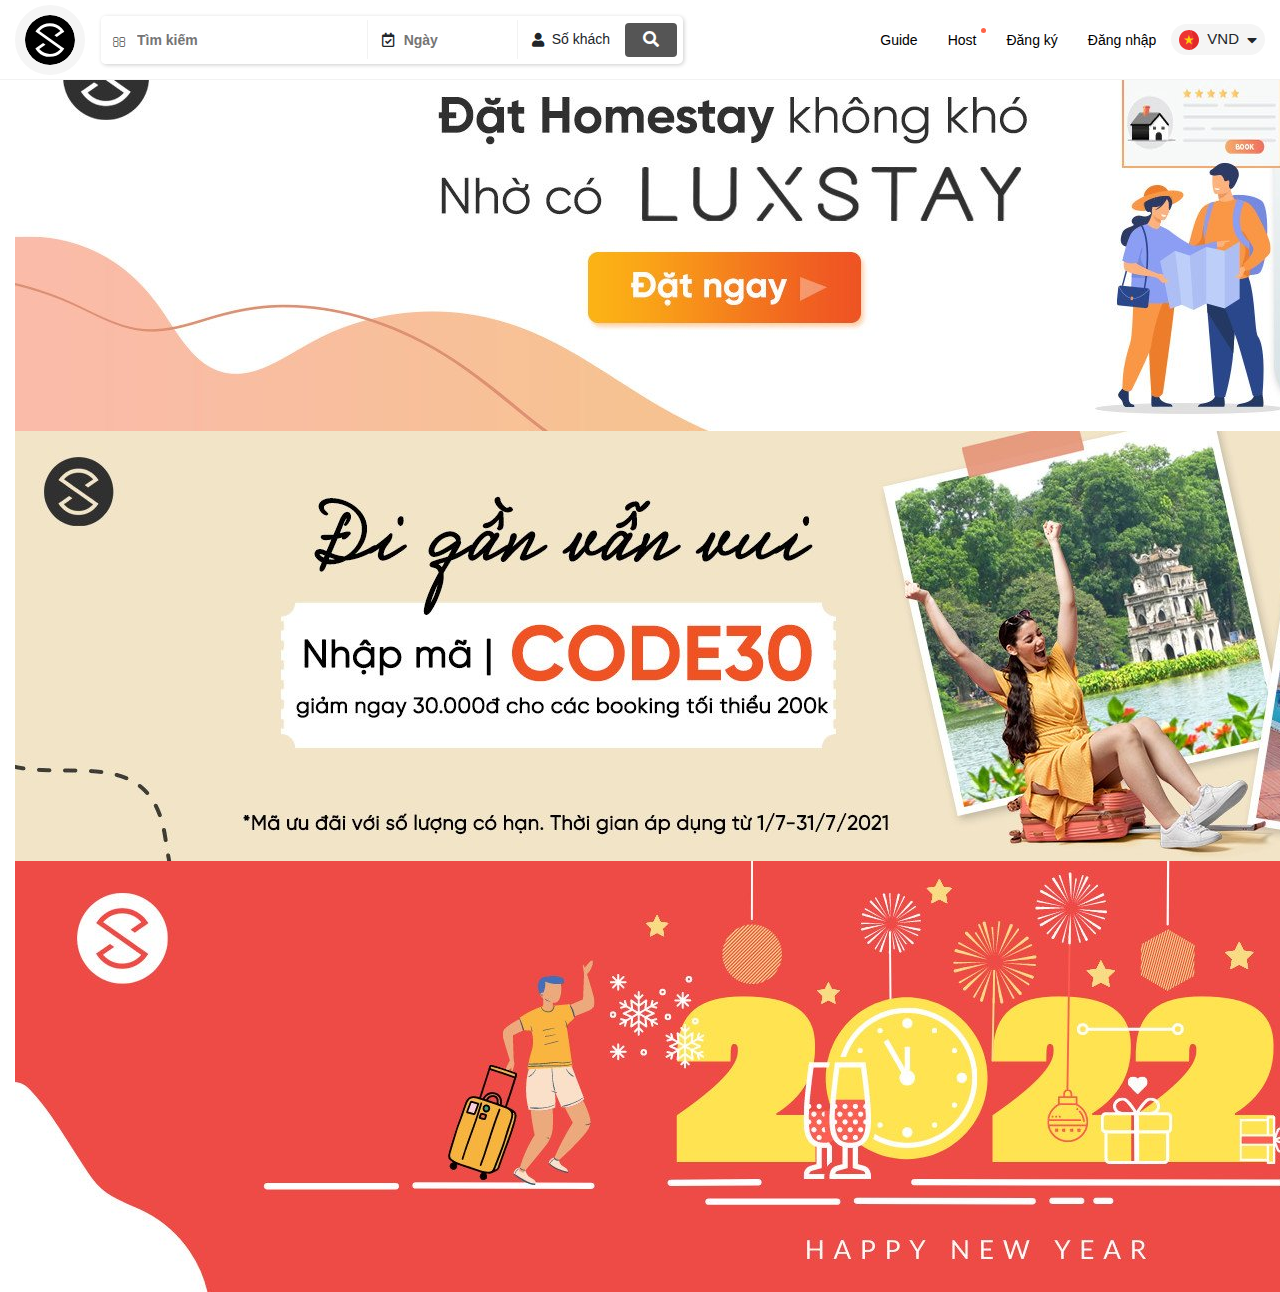
==== luxstay/index.html @ ffd0433f "Build slider frame" ====
<!DOCTYPE html>
<html lang="en">
  <head>
    <title>Luxstay</title>

    <meta charset="UTF-8" />
    <meta http-equiv="X-UA-Compatible" content="IE=edge" />
    <meta name="viewport" content="width=device-width, initial-scale=1.0" />

    <!-- Icons -->
    <link rel="icon" type="image/x-icon" href="./assets/img/icons/32.png" />
    <link
      rel="icon"
      type="image/png"
      sizes="16x16"
      href="./assets/img/icons/16.png"
    />
    <link
      rel="icon"
      type="image/png"
      sizes="32x32"
      href="./assets/img/icons/32.png"
    />
    <link rel="shortcut icon" href="./assets/img/icons/32.png" />
    <link
      rel="apple-touch-icon"
      sizes="57x57"
      href="./assets/img/icons/57.png"
    />
    <link
      rel="apple-touch-icon"
      sizes="96x96"
      href="./assets/img/icons/96.png"
    />
    <link
      rel="apple-touch-icon"
      sizes="144x144"
      href="./assets/img/icons/144.png"
    />

    <link
      rel="stylesheet"
      href="https://pro.fontawesome.com/releases/v5.10.0/css/all.css"
    />

    <!-- [CSS Main] -->
    <link rel="stylesheet" href="./assets/css/style.css" />
    <!-- [CSS Base] -->
    <link rel="stylesheet" href="./assets/css/base.css" />
    <link rel="stylesheet" href="./assets/css/reset.css" />
    <link rel="stylesheet" href="./assets/css/grid.css" />
    <link rel="stylesheet" href="./assets/css/responsive.css" />

    <!-- [CSS Date Range Picker] -->
    <link rel="stylesheet" href="./assets/css/daterangepicker/all.css" />
  </head>
  <body>
    <!-- [Loading page] -->
    <section id="loader-wrapper">
      <section id="loader"></section>
      <span>loading...</span>
      <section class="loader-section section-left"></section>
      <section class="loader-section section-right"></section>
    </section>

    <div class="app">
      <!-- [Start: Header] -->
      <header class="header">
        <div class="container">
          <div class="header-container">
            <!-- [Logo and Search] -->
            <div class="header__logo">
              <a href="#">
                <svg
                  version="1.1"
                  viewBox="0 0 50 50"
                  class="header__logo-pc-svg"
                  id="logo-pc"
                >
                  <path
                    pid="0"
                    d="M25.093 0c13.781.06 24.94 11.317 24.882 25.106C49.917 38.894 38.663 50.058 24.88 50 11.1 49.942-.059 38.683.001 24.894.057 11.106 11.31-.058 25.092 0zm11.801 31.9L14.398 16.053c.241-.26.48-.518.74-.777 2.7-2.687 5.971-4.031 9.775-4.015 3.804.015 7.064 1.388 9.741 4.098.238.241.476.482.694.743l-5.951 4.133 2.381 1.688 5.153-3.576v.02L39.33 16.7c-.692-1.203-1.584-2.325-2.616-3.39-3.231-3.292-7.167-4.947-11.788-4.967-4.6-.019-8.53 1.603-11.809 4.867a17.806 17.806 0 00-2.682 3.408l1.429 1.004 23.429 16.51c-.24.26-.48.518-.74.777-2.7 2.687-5.971 4.011-9.775 3.996-3.803-.016-7.063-1.37-9.74-4.08-.258-.26-.496-.521-.734-.782l6.111-4.251-.139-.181-2.183-1.528-5.373 3.735v-.021l-2.377 1.65a17.824 17.824 0 002.654 3.43c3.253 3.291 7.169 4.946 11.769 4.965 4.62.021 8.549-1.602 11.83-4.866 1.06-1.075 1.96-2.21 2.682-3.406l-2.383-1.67z"
                  ></path>
                </svg>
                <svg
                  version="1.1"
                  viewBox="0 0 244 50"
                  class="header__logo-mobile-svg"
                  id="logo-mobile"
                >
                  <path
                    pid="0"
                    d="M25.093 0c13.781.06 24.94 11.317 24.882 25.106C49.917 38.894 38.663 50.058 24.88 50 11.1 49.942-.059 38.683.001 24.894.057 11.106 11.31-.058 25.092 0zm11.801 31.9L14.398 16.053c.241-.26.48-.518.74-.777 2.7-2.687 5.971-4.031 9.775-4.015 3.804.015 7.064 1.388 9.741 4.098.238.241.476.482.694.743l-5.951 4.133 2.381 1.688 5.153-3.576v.02L39.33 16.7c-.692-1.203-1.584-2.325-2.616-3.39-3.231-3.292-7.167-4.947-11.788-4.967-4.6-.019-8.53 1.603-11.809 4.867a17.806 17.806 0 00-2.682 3.408l1.429 1.004 23.429 16.51c-.24.26-.48.518-.74.777-2.7 2.687-5.971 4.011-9.775 3.996-3.803-.016-7.063-1.37-9.74-4.08-.258-.26-.496-.521-.734-.782l6.111-4.251-.139-.181-2.183-1.528-5.373 3.735v-.021l-2.377 1.65a17.824 17.824 0 002.654 3.43c3.253 3.291 7.169 4.946 11.769 4.965 4.62.021 8.549-1.602 11.83-4.866 1.06-1.075 1.96-2.21 2.682-3.406l-2.383-1.67zm45.839 2.652l-12.45-.05.096-21.789a.957.957 0 00-.965-.945l-.678-.003a.96.96 0 00-.974.939v.047c-.048.095-.05.236-.05.33l-.098 22.636a1.337 1.337 0 001.351 1.326l13.805.056a.958.958 0 00.973-.938l.003-.662a1.037 1.037 0 00-1.013-.946v-.001zm27.64-22.67l-.871-.003c-.563-.003-1.027.42-1.027.937l-.075 15.878c-.014 3.157-3.252 5.735-7.197 5.72-3.943-.014-7.158-2.618-7.144-5.775l.123-15.5.052-.282a.957.957 0 00-.201-.756 1.128 1.128 0 00-.767-.332l-.87-.004c-.513-.002-.924.326-1.028.75a.857.857 0 00-.156.47l-.073 15.69c-.02 4.616 4.47 8.402 9.95 8.424 5.48.022 10.004-3.73 10.025-8.3l.122-15.5.054-.282a.952.952 0 00-.203-.755c-.152-.189-.458-.379-.714-.38zm48.638 11.226c-3.275-1.249-6.696-2.496-6.688-4.393.01-2.42 2.721-4.401 6.05-4.387 3.331.014 6.025 2.017 6.014 4.436l-.002.38a.96.96 0 00.961.953l.675.003a.96.96 0 00.971-.945v-.38c.009-1.66-.709-3.276-2.006-4.515-1.635-1.618-4.092-2.532-6.65-2.494-4.873-.02-8.698 3.047-8.715 6.938.03 3.748 4.416 5.38 8.656 6.962 3.324 1.247 6.795 2.495 6.785 4.487-.01 2.372-3.155 4.399-6.775 4.385-3.668-.016-6.747-2.07-6.737-4.44l.001-.38a.961.961 0 00-.96-.954l-.676-.002a.96.96 0 00-.97.945v.38c-.018 3.843 4.215 6.991 9.38 7.012 5.163.022 9.423-3.092 9.44-6.934-.033-3.796-4.464-5.427-8.754-7.057zM193.66 11.84l-18.844-.076c-.547-.003-.996.42-.999.94l-.002.66c-.002.52.443.946.99.949l8.103.032-.095 21.802c-.003.52.443.947.99.949l.696.002c.546.003.996-.42 1-.94l.095-21.802 8.055.031c.547.003.996-.42.999-.94l.003-.66c.003-.52-.443-.946-.99-.947zm49.264.515c-.144-.33-.481-.52-.867-.52l-.87-.005a.963.963 0 00-.677.28l-.145.14-.147.142-6.609 9.677-6.72-9.734c-.048-.046-.096-.094-.096-.14l-.143-.143a.97.97 0 00-.675-.285l-.774-.003a1.021 1.021 0 00-.872.515 1.03 1.03 0 00.045.988l7.966 11.576-.049 11.307c.006.527.437.95.964.946l.675.002a.957.957 0 00.97-.937l.049-11.308 7.923-11.509c.194-.329.243-.705.052-.989zm-37.898 12.047l3.75-7.994 3.728 8.023-7.478-.03zm15.615 10.954v-.047l-10.5-22.733c-.15-.425-.549-.71-1.102-.807-.603-.049-1.156.231-1.41.703v.046l-10.705 22.697v.047l-.204.471c-.095.283-.06.595.097.849.188.258.483.416.802.428l.854.004c.453.001.806-.282.958-.657l.05-.141 4.314-9.277 9.95.04 4.28 9.31.049.14c.15.38.5.664.952.667l.854.002c.352.002.654-.139.806-.422.152-.281.254-.563.104-.847l-.149-.473zm-86.008-15.15l.817.003a.963.963 0 00.729-.347l4.755-6.218.412-.478a.763.763 0 00.095-.915c-.135-.306-.453-.482-.816-.483l-.863-.004a.929.929 0 00-.868.608l-4.983 6.522a.94.94 0 00-.096.915c.135.22.453.394.816.397h.002zm-6.998 8.45l-.819-.002a.96.96 0 00-.728.347l-4.755 6.207-.413.48a.77.77 0 00-.094.92c.135.309.452.485.816.488l.864.002a.91.91 0 00.82-.478l5.03-6.601a.949.949 0 00.095-.92 1.027 1.027 0 00-.816-.443zm8.019-.453l.148.14 5.55 7.248c.248.284.246.662.095.99-.15.332-.5.519-.9.517l-.896-.004a1.013 1.013 0 01-.697-.286l-.149-.14c-.03-.002-.042-.02-.059-.044a.212.212 0 00-.04-.052l-5.501-7.151a1.005 1.005 0 01-.15-.237l-11.694-15.39-.446-.521c-.248-.285-.246-.662-.096-.993.15-.33.501-.518.9-.516l.897.004a.99.99 0 01.845.428l.15.19 11.992 15.721s.05.048.05.096z"
                  ></path>
                </svg>
              </a>
            </div>

            <div class="header__search">
              <div class="header__search-inputs">
                <span class="fad fa-search header__search-icon"></span>
                <input
                  type="text"
                  placeholder="Tìm kiếm"
                  class="header__search-input"
                />
              </div>

              <div class="header__search-options">
                <div class="header__search-options-item">
                  <i
                    class="far fa-calendar-check header__search-options-icon"
                  ></i>
                  <input
                    type="text"
                    name="datefilter"
                    id="header__search-datefilter"
                    value=""
                    placeholder="Ngày"
                    autocomplete="off"
                  />
                </div>
                <div class="header__search-options-item">
                  <i class="fas fa-user header__search-options-icon"></i>
                  <span class="header__search-options-text">Số khách</span>
                </div>
              </div>

              <div class="header__search-submit">
                <button class="header__search-submit-btn">
                  <span class="fas fa-search header__search-submit-icon"></span>
                </button>
              </div>

              <div class="header__search-suggest">
                <h5 class="search__suggest-heading">TÌM KIẾM GẦN ĐÂY</h5>

                <ul class="search__suggest-list">
                  <li class="search__suggest-item">
                    <div class="search__suggest-thumbnail">
                      <img
                        src="./assets/img/location/location1.png"
                        alt=""
                        class="search__suggest-thumbnail-img"
                      />
                    </div>
                    <div class="search__suggest-content">
                      <p class="search__suggest-title">
                        Phương Sài, Nha Trang, Khánh Hòa
                      </p>
                      <small>6 Chỗ ở</small>
                    </div>
                  </li>
                  <li class="search__suggest-item active">
                    <div class="search__suggest-thumbnail">
                      <img
                        src="./assets/img/location/location6.png"
                        alt=""
                        class="search__suggest-thumbnail-img"
                      />
                    </div>
                    <div class="search__suggest-content">
                      <p class="search__suggest-title">
                        Sài Đồng, Long Biên, Hà Nội
                      </p>
                      <small>3 Chỗ ở</small>
                    </div>
                  </li>
                  <li class="search__suggest-item">
                    <div class="search__suggest-thumbnail">
                      <img
                        src="./assets/img/location/location2.png"
                        alt=""
                        class="search__suggest-thumbnail-img"
                      />
                    </div>
                    <div class="search__suggest-content">
                      <p class="search__suggest-title">
                        Tổ hợp TSG Lotus Sài Đồng, Long Biên, Hà Nội
                      </p>
                      <small>1 Chỗ ở</small>
                    </div>
                  </li>
                  <li class="search__suggest-item">
                    <div class="search__suggest-thumbnail">
                      <img
                        src="./assets/img/location/location8.png"
                        alt=""
                        class="search__suggest-thumbnail-img"
                      />
                    </div>
                    <div class="search__suggest-content">
                      <p class="search__suggest-title">
                        Asahi Luxstay - TSG Lotus Sài Đồng Apartment
                      </p>
                      <small>3 Chỗ ở</small>
                    </div>
                  </li>
                  <li class="search__suggest-item">
                    <div class="search__suggest-thumbnail">
                      <img
                        src="./assets/img/location/location4.png"
                        alt=""
                        class="search__suggest-thumbnail-img"
                      />
                    </div>
                    <div class="search__suggest-content">
                      <p class="search__suggest-title">
                        Moon Westlake Studio view vườn phố Trích Sài
                      </p>
                      <small>3 Chỗ ở</small>
                    </div>
                  </li>
                  <li class="search__suggest-item">
                    <div class="search__suggest-thumbnail">
                      <img
                        src="./assets/img/location/location5.png"
                        alt=""
                        class="search__suggest-thumbnail-img"
                      />
                    </div>
                    <div class="search__suggest-content">
                      <p class="search__suggest-title">Đà Nẵng</p>
                      <small>1204 Chỗ ở</small>
                    </div>
                  </li>
                </ul>
              </div>

              <div class="header__search-booking">
                <ul class="header__booking-list">
                  <li class="header__booking-item">
                    <div class="header__booking-content">
                      <p class="header__booking-title">Người lớn</p>
                      <small></small>
                    </div>
                    <div class="header__booking-numbers">
                      <button
                        class="header__booking-minus header__booking-minus--disabled"
                      >
                        -
                      </button>
                      <input
                        type="text"
                        class="header__booking-number"
                        value="0"
                        readonly
                      />
                      <button class="header__booking-plus">+</button>
                    </div>
                  </li>
                  <li class="header__booking-item">
                    <div class="header__booking-content">
                      <p class="header__booking-title">Trẻ em</p>
                      <small>Tuổi từ 2 - 12</small>
                    </div>
                    <div class="header__booking-numbers">
                      <button
                        type=""
                        class="header__booking-minus header__booking-minus--disabled"
                      >
                        -
                      </button>
                      <input
                        type="text"
                        class="header__booking-number"
                        value="0"
                        readonly
                      />
                      <button type="" class="header__booking-plus">+</button>
                    </div>
                  </li>
                  <li class="header__booking-item">
                    <div class="header__booking-content">
                      <p class="header__booking-title">Trẻ sơ sinh</p>
                      <small>Dưới 2 tuổi</small>
                    </div>
                    <div class="header__booking-numbers">
                      <button
                        type=""
                        class="header__booking-minus header__booking-minus--disabled"
                      >
                        -
                      </button>
                      <input
                        type="text"
                        class="header__booking-number"
                        value="0"
                        readonly
                      />
                      <button type="" class="header__booking-plus">+</button>
                    </div>
                  </li>
                  <li class="header__booking-item">
                    <button class="header__booking-delete">Xóa</button>

                    <button class="header__booking-apply">Áp dụng</button>
                  </li>
                </ul>
              </div>
            </div>
            <!-- [End: Logo and Search] -->

            <!-- [Start: Nav PC] -->
            <div class="header__nav">
              <ul class="header__nav-list">
                <li class="header__nav-item">
                  <a href="#" class="header__nav-link">Guide</a>
                </li>
                <li class="header__nav-item">
                  <a href="#" class="header__nav-link host">Host</a>
                </li>
                <li class="header__nav-item">
                  <a href="#" class="header__nav-link">Đăng ký</a>
                </li>
                <li class="header__nav-item">
                  <a href="#" class="header__nav-link">Đăng nhập</a>
                </li>
                <li class="header__nav-item">
                  <div class="header__nav-language">
                    <img
                      src="./assets/img/flag/vi.svg"
                      alt="VietNamese"
                      class="header__nav-language-img"
                    />
                    <p class="header__nav-language-name">VND</p>
                    <span class="fas fa-caret-down"></span>
                  </div>

                  <div class="change__languages">
                    <div class="change__languages-container">
                      <ul class="change__languages-list">
                        <li class="change__languages-item">
                          <div class="change__languages-vi">
                            <img
                              src="./assets/img/flag/vi.svg"
                              alt=""
                              class="header__nav-language-img"
                            />
                            <p class="change__languages-vi-name">Tiếng Việt</p>
                            <span
                              class="far fa-check change__languages-vi-check"
                            ></span>
                          </div>
                        </li>
                        <li class="change__languages-item">
                          <div class="change__languages-vi">
                            <img
                              src="./assets/img/flag/en.svg"
                              alt=""
                              class="header__nav-language-img"
                            />
                            <p class="change__languages-vi-name">English</p>
                          </div>
                        </li>
                        <li class="change__languages-item">
                          <div class="change__languages-vi">
                            <img
                              src="./assets/img/flag/ko.svg"
                              alt=""
                              class="header__nav-language-img"
                            />
                            <p class="change__languages-vi-name">Korean</p>
                          </div>
                        </li>
                      </ul>

                      <ul class="change__languages-list space-line">
                        <li class="change__languages-item">
                          <div class="change__languages-vi">
                            <strong>VND</strong>
                            <p class="change__languages-vi-name">Tiếng Việt</p>
                            <span
                              class="far fa-check change__languages-vi-check"
                            ></span>
                          </div>
                        </li>
                        <li class="change__languages-item">
                          <div class="change__languages-vi">
                            <strong>USD</strong>
                            <p class="change__languages-vi-name">
                              United States Dollar
                            </p>
                          </div>
                        </li>
                      </ul>
                    </div>
                  </div>
                </li>
              </ul>
            </div>
            <!-- [End: Nav PC] -->

            <!-- [Start: Nav Mobile] -->
            <div class="nav__mobile-btn">
              <button class="nav__mobile-btn--show">
                <i class="fal fa-align-justify nav__mobile-icon--show"></i>
              </button>
            </div>

            <span class="nav_overlay"></span>

            <div class="nav__mobile">
              <div class="nav__mobile-close">
                <span class="fal fa-times nav__mobile-close-icon"></span>
              </div>
              <ul class="nav__mobile-list">
                <li class="nav__mobile-item">
                  <a href="#" class="nav__mobile-link">Guide</a>
                </li>
                <li class="nav__mobile-item">
                  <a href="#" class="nav__mobile-link nav__mobile-link-host"
                    >Host</a
                  >
                </li>
                <li class="nav__mobile-item">
                  <a href="#" class="nav__mobile-link">Đăng ký</a>
                </li>
                <li class="nav__mobile-item">
                  <a href="#" class="nav__mobile-link">Đăng nhập</a>
                </li>
                <li class="nav__mobile-item">
                  <div class="nav__mobile-language">
                    <img
                      src="./assets/img/flag/vi.svg"
                      alt="VietNamese"
                      class="nav__mobile-language-img"
                    />
                    <p class="nav__mobile-language-name">VND</p>
                    <span
                      class="fas fa-caret-down nav__mobile-language-icon"
                    ></span>

                    <div class="mobile__language">
                      <ul class="mobile__language-list">
                        <li class="change__languages-item">
                          <div class="change__languages-vi">
                            <img
                              src="./assets/img/flag/vi.svg"
                              alt=""
                              class="header__nav-language-img"
                            />
                            <p class="change__languages-vi-name">Tiếng Việt</p>
                            <span class="far fa-check"></span>
                          </div>
                        </li>
                        <li class="change__languages-item">
                          <div class="change__languages-vi">
                            <img
                              src="./assets/img/flag/en.svg"
                              alt=""
                              class="header__nav-language-img"
                            />
                            <p class="change__languages-vi-name">English</p>
                          </div>
                        </li>
                        <li class="change__languages-item">
                          <div class="change__languages-vi">
                            <img
                              src="./assets/img/flag/ko.svg"
                              alt=""
                              class="header__nav-language-img"
                            />
                            <p class="change__languages-vi-name">Korean</p>
                          </div>
                        </li>
                        <li class="change__languages-item">
                          <div class="change__languages-vi">
                            <strong>VND</strong>
                            <p class="change__languages-vi-name">
                              Việt Nam Đồng
                            </p>
                            <span class="far fa-check"></span>
                          </div>
                        </li>
                        <li class="change__languages-item">
                          <div class="change__languages-vi">
                            <strong>USD</strong>
                            <p class="change__languages-vi-name">
                              United States Dollar
                            </p>
                          </div>
                        </li>
                      </ul>
                    </div>
                  </div>
                </li>
              </ul>
            </div>
            <!-- [End: Nav Mobile] -->
          </div>
        </div>
      </header>
      <!-- [End: header] -->

      <!-- [Start: Slider] -->
      <div class="slider">
        <div class="container">
          <div class="owl-carousel owl-theme" id="banner-slider">
            <div class="item">
              <a href="#">
                <img src="./assets/img/slider/slider1.png" />
              </a>
            </div>
            <div class="item">
              <a href="#">
                <img src="./assets/img/slider/slider2.png" />
              </a>
            </div>
            <div class="item">
              <a href="#">
                <img src="./assets/img/slider/slider3.png" />
              </a>
            </div>
          </div>
        </div>
      </div>
      <!-- [End: Slider]-->

      <div class="main"></div>

      <div class="download-app"></div>

      <footer class="footer"></footer>
    </div>

    <script type="text/javascript" src="./assets/js/jquery.min.js"></script>
    <script
      type="text/javascript"
      src="./assets/js/datarangepicker/moment.min.js"
    ></script>
    <script
      type="text/javascript"
      src="./assets/js/datarangepicker/all.js"
    ></script>

    <!-- [JS Main] -->
    <script src="./assets/js/main.js"></script>
  </body>
</html>
---- luxstay/assets/css/style.css ----
/**
	Sequence when writing CSS code
		1. Positioning (position, z-index, top, right)
        2. Display & Box Model (display, overflow, box-sizing, width, height, padding, border, margin, etc.)
		3. Color (background, color)
		4. Text (font-family, font-size, line-height, text-align)
		5. Other (cursor)
*/

/* [Loading Page] */
#loader-wrapper {
    position: fixed;
    z-index: 100;

    /* display: flex; */
    display: none;

    flex-direction: column;
    justify-content: center;
    align-items: center;
    width: 100%;
    height: 100vh;
    opacity: 70%;

    background: var(--black-color);
}

#loader {
    position: absolute;

    width: 200px;
    height: 200px;
    border-radius: 50%;
    animation: ring 2s linear infinite;
}

@keyframes ring {
    0% {
        transform: rotate(0deg);
        box-shadow: 1px 5px 2px #e65c00;
    }

    50% {
        transform: rotate(180deg);
        box-shadow: 1px 5px 2px #18b201;
    }

    100% {
        transform: rotate(360deg);
        box-shadow: 1px 5px 2px #0456c8;
    }
}

#loader:before {
    position: absolute;
    content: '';
    left: 0;
    top: 0;

    height: 100%;
    width: 100%;
    border-radius: 50%;
    box-shadow: 0 0 5px rgba(255, 255, 255, .3);
}

#loader span {
    animation: text 3s ease-in-out infinite;

    font-size: 20px;
    text-transform: uppercase;
    letter-spacing: 1px;
    line-height: 200px;

    color: #737373;
}

@keyframes text {
    50% {
        color: black;
    }
}

.loader-section.section-right,
.loader-section.section-left {
    content: "";
    position: absolute;
    top: 0;
    left: 50%;
    bottom: 0;
    right: 50%;

    -webkit-transition: all 0.3s ease-in;
    -o-transition: all 0.3s ease-in;
    transition: all 0.3s ease-in;

}

.loader-section.section-right.no-js {
    right: 0;

    transition: all 0.3s ease-in;
    background: rgba(255, 255, 255, 0.2);
}

.loader-section.section-left.no-js {
    left: 0;

    transition: all 0.3s ease-in;
    background: rgba(255, 255, 255, 0.2);
}

/* [Header] */
.header {
    position: fixed;
    top: 0;
    right: 0;
    left: 0;
    z-index: 2;

    height: var(--header-height);
    border-bottom: 1px solid #f2f2f2;
    background-color: var(--white-color);
}

.header-container {
    display: flex;
    align-items: center;

    height: 100%;
}

.header__logo-pc-svg {
    width: 70px;
    height: 70px;
    border: 10px solid var(--gray-color);
    border-radius: 50%;
}

.header__logo-mobile-svg {
    width: 230px;
    display: none;
}

.header__logo-mobile-svg:hover,
.header__logo-pc-svg:hover {
    fill: var(--tomato-color);
    transition: .2s ease-in;
}

.header__search,
.header__search-inputs {
    position: relative;

    display: flex;
    align-items: center;
    flex: 1;
}

.header__search {
    height: 48px;
    margin-left: 16px;
    border-radius: 5px;
    box-shadow: 1px 1px 4px rgb(0 0 0 / 20%);
}

.header__search-inputs {
    height: 100%;
    font-size: 14px;
}

.header__search-icon {
    position: absolute;
    top: 2px;

    display: flex;
    justify-content: center;
    align-items: center;

    height: 100%;
    width: 36px;
    color: #423F3E;
}

.header__search-input {
    height: 100%;
    width: 100%;
    padding-left: 36px;
    padding-right: 10px;
    border: none;
    border-radius: 5px;

    font-weight: 600;
}

.header__search-input:focus {
    outline: 1px solid #ccc;
}

/* [Header Suggest] */
.header__search-suggest {
    position: absolute;
    top: calc(100% + 5px);

    display: none;

    width: 100%;
    border: 1px solid var(--gray-color);
    border-radius: 5px;
    box-shadow: 1px 1px 4px rgb(0 0 0 / 20%);

    background-color: #fff;
}

.search__suggest-heading {
    padding-top: 16px;
    text-align: center;
    font-weight: 500;
}

.search__suggest-list {
    overflow-y: auto;
    margin-top: 16px;
}

.search__suggest-item {
    display: flex;

    list-style: none;
    padding: 8px 16px;

    cursor: pointer;
}

.search__suggest-item:hover {
    transition: .3s linear;

    background: #FDF6F0;
    color: var(--tomato-color);
}

.search__suggest-item.active {
    background: #FDF6F0;
    color: var(--tomato-color);
}

.search__suggest-thumbnail {
    width: 48px;
    height: 48px;
}

.search__suggest-thumbnail-img {
    width: 100%;
    height: 100%;
    border-radius: 5px;
}

.search__suggest-content {
    padding-left: 16px;
}

.search__suggest-title {
    margin-bottom: 0;

    font-size: 15px;
    font-weight: 500;
}

/* [Header Options] */
.header__search-options,
.header__search-options-item {
    display: flex;
    align-items: center;

    height: 100%;
}

.header__search-options {
    font-size: 14px;
    font-weight: 500;
}

.header__search-options-item {
    position: relative;

    padding: 0 15px;

    cursor: pointer;
}

.header__search-options-item::before {
    content: '';
    position: absolute;
    left: 0;

    width: 1px;
    height: 80%;

    background: #f2f2f2;
}

.header__search-options-icon {
    width: 20px;
}

.header__search-submit {
    margin-right: 6px;
}

.header__search-submit-btn {
    background: var(--dark-color);
    border: none;
    padding: 5px 18px;
    border-radius: 4px;
    color: #fff;
}

.header__search-submit-btn:focus {
    outline: none;
}

#header__search-datefilter {
    outline: none;
    border: none;
    width: 100px;
    height: 100%;

    border-radius: 5px;
    font-weight: 600;

    position: relative;
}

/* [Header Nav] */
.header__nav {
    flex: 1;
}

.header__nav-list {
    display: flex;
    align-items: center;
    justify-content: flex-end;

    margin-bottom: 0;
}

.header__nav-item {
    position: relative;

    list-style: none;
}

.header__nav-link {
    padding: 10px 15px;

    font-size: 14px;
    font-weight: 500;

    color: #000;
}

.host::after {
    content: '';
    position: absolute;
    right: 5px;

    width: 5px;
    height: 5px;

    border-radius: 50%;

    background: var(--tomato-color);
}

.header__nav-language {
    display: flex;
    align-items: center;

    padding: 4px 8px;
    border-radius: 50px;

    background-color: var(--gray-color);

    cursor: pointer;
}

.header__nav-language-img {
    height: 20px;
}

.header__nav-language-name {
    margin-bottom: 0px;
    padding: 0px 8px;

    font-size: 15px;
    font-weight: 500;
}

/* [Header Change Language] */
.change__languages {
    position: absolute;
    top: calc(100% + 15px);
    right: 0;

    display: none;

    width: 468px;
    border: 1px solid #ddd;
    border-radius: 4px;
    box-shadow: rgb(0 0 0 / 20%) 1px 1px 4px;
    transition: .3s ease-out;

    background: #fff;
}

.change__languages.show {
    display: block;
}

.change__languages-container {
    display: flex;
}

.change__languages-container::before {
    content: '';
    position: absolute;
    top: -9px;
    right: 18px;

    width: 16px;
    height: 16px;
    border-top: 1px solid #ddd;
    border-right: 1px solid #ddd;
    border-radius: 2px;
    transform: rotate(-45deg);

    background: white;
}

.change__languages-list {
    width: calc(100% / 2);
    margin: 10px 0;

    font-size: 15px;
    font-weight: 400;
}

.change__languages-list.space-line::before {
    position: absolute;
    content: '';
    width: 1px;
    height: 90%;
    top: 5px;
    background-color: #ddd;
}

.change__languages-item {
    list-style: none;
    padding: 12px 16px;

    cursor: pointer;
}

.change__languages-item:hover {
    transition: .3s linear;

    color: var(--tomato-color);
}

.change__languages-vi {
    display: flex;
    align-items: center;
}

.change__languages-vi-name {
    margin-bottom: 0;
    padding: 0 10px;
}

.change__languages-vi span {
    font-size: 13px;
    padding-left: 5px;
}

/* [Header Booking Number] */
.header__search-booking {
    position: absolute;
    top: calc(100% + 8px);
    right: -60px;

    display: none;

    width: 320px;
    border: 1px solid #ddd;
    border-radius: 4px;
    box-shadow: rgb(0 0 0 / 20%) 1px 1px 4px;
    transition: .3s ease-out;

    background: #fff;
}

.header__search-booking.show {
    display: block;
}

.header__booking-list {
    padding: 12px 16px;
    margin-bottom: 0;
}

.header__booking-item {
    display: flex;
    justify-content: space-between;
    align-items: center;

    padding-bottom: 15px;
}

.header__booking-item:last-child {
    padding-bottom: 0;
}

.header__booking-content {
    padding-bottom: 5px;
}

.header__booking-title {
    margin-bottom: 0;
}

.header__booking-numbers {
    display: flex;
    justify-content: space-between;
    align-items: center;

    width: 130px;
}

.header__booking-minus,
.header__booking-plus {
    width: 40px;
    height: 40px;
    border: 1px solid #ced4da;
    border-radius: 50%;

    font-size: 20px;
}

.header__booking-minus:focus,
.header__booking-plus:focus {
    outline: none;
}

.header__booking-minus.header__booking-minus--disabled {
    color: #555;
    cursor: not-allowed;
    outline: none;

    opacity: 50%;
}

.header__booking-minus.header__booking-minus--disabled:hover {
    color: #555;
}

.header__booking-number {
    width: 45px;
    border: none;
    outline: none;

    text-align: center;
    font-size: 18px;
}

.header__booking-minus:hover,
.header__booking-plus:hover {
    color: #f65e39;
}

.header__booking-apply {
    color: var(--tomato-color);
}

.header__booking-delete,
.header__booking-apply {
    border: none;
    background: none;
}

.header__booking-delete:focus,
.header__booking-apply:focus {
    outline: none;
}

.header__booking-delete:hover {
    color: var(--tomato-color);
}

/* [Nav Mobile] */
.nav__mobile-btn {
    flex: 1;
    justify-content: flex-end;

    display: none;

    margin-left: 20px;
}

.nav__mobile-btn--show {
    display: flex;
    align-items: center;

    height: 48px;
    padding: 0 10px;
    border: 1px solid #f5f4f466;
    background: #fff;
}

.nav__mobile-btn--show:focus {
    outline: none;
}

.nav__mobile-icon--show {
    font-size: 24px;
    font-weight: 400;
}

.nav_overlay {
    position: fixed;
    top: 0;
    right: 0;
    bottom: 0;
    left: 0;

    display: none;
    animation: fadeIn linear 0.2s;
    background: rgba(0, 0, 0, 0.3);
}

.show-overlay {
    display: block;
}

@keyframes fadeIn {
    from {
        opacity: 0;
    }

    to {
        opacity: 1;
    }
}

.nav__mobile {
    position: fixed;
    top: 0;
    bottom: 0;
    right: 0;

    width: 320px;
    max-width: 100%;
    transform: translateX(100%);
    border: 1px solid var(--gray-color);
    opacity: 0;
    transition: transform linear 0.4s, opacity linear 0.3s;

    background: var(--white-color);
}

.show-nav__mobile {
    transform: translateX(0);
    opacity: 1;
}

.nav__mobile-close {
    position: absolute;
    right: 0;
    top: 0;

    cursor: pointer;
}

.nav__mobile-close-icon {
    padding: 20px;
    font-size: 30px;
}

.nav__mobile-list {
    margin-top: 30px;
}

.nav__mobile-item {
    padding: 20px 30px;
    list-style: none;
}

.nav__mobile-link {
    position: relative;

    font-size: 16px;
    color: #000;
}

.nav__mobile-link:hover {
    color: var(--tomato-color);
}

.nav__mobile-link-host {
    padding-left: 20px;
    font-weight: 500;
}

.nav__mobile-link-host::after {
    content: '';
    position: absolute;
    right: -10px;

    height: 5px;
    width: 5px;
    border-radius: 50%;

    background-color: var(--tomato-color);
}

/* [Nav mobile language] */

.nav__mobile-language {
    position: relative;

    display: flex;
    align-items: center;

    padding: 12px 10px;
    border-radius: 50px;

    background: var(--gray-color);

    cursor: pointer;
}

.nav__mobile-language-img {
    width: 22px;
}

.nav__mobile-language-name {
    margin-bottom: 0;
    padding: 0 8px;
}

.nav__mobile-language-icon {
    position: absolute;
    right: 15px;

    font-size: 24px;
}

/* [Mobile Change Language] */
.mobile__language {
    position: absolute;
    top: calc(100% + 5px);
    width: 92%;
    display: none;
}

.show-mobile__language {
    display: block;
}

.mobile__language::before {
    position: absolute;
    content: '';
    top: -8px;
    right: 18px;

    width: 16px;
    height: 16px;
    border-top: 1px solid #ddd;
    border-right: 1px solid #ddd;
    border-radius: 2px;
    transform: rotate(-45deg);

    background: white;
}

.mobile__language-list {
    border-radius: 1px;
    border: 1px solid rgb(0 0 0 / 14%);
    font-size: 15px;
    font-weight: 400;
}

.change__languages-item {
    list-style: none;
}
---- luxstay/assets/css/base.css ----
:root {
  --white-color: #ffffff;
  --black-color: #000000;
  --gray-color: #F5F5F5;
  --dark-color: #555555;
  --tomato-color: tomato;

  --header-height: 80px;
  --header-search: 48px;
}

*,
*::before,
*::after {
  box-sizing: inherit;
}

html {
  font-family: sans-serif;
  line-height: 1.15;
  -webkit-text-size-adjust: 100%;
  -webkit-tap-highlight-color: rgba(0, 0, 0, 0);
  box-sizing: border-box;
}
---- luxstay/assets/css/grid.css ----
.container {
	height: 100%;
	width: 100%;
	padding-right: 15px;
	padding-left: 15px;
	margin-right: auto;
	margin-left: auto;
}

@media (min-width: 576px) {
	.container {
		max-width: 540px;
	}
}

@media (min-width: 768px) {
	.container {
		max-width: 720px;
	}
}

@media (min-width: 992px) {
	.container {
		max-width: 992px;
	}
}

@media (min-width: 1200px) {
	.container {
		max-width: 1290px;
	}
}

.container-fluid {
	width: 100%;
	padding-right: 15px;
	padding-left: 15px;
	margin-right: auto;
	margin-left: auto;
}

.row {
	display: -ms-flexbox;
	display: flex;
	-ms-flex-wrap: wrap;
	flex-wrap: wrap;
	margin-right: -15px;
	margin-left: -15px;
}

.no-gutters {
	margin-right: 0;
	margin-left: 0;
}

.no-gutters>.col,
.no-gutters>[class*="col-"] {
	padding-right: 0;
	padding-left: 0;
}

.col-1,
.col-2,
.col-2-4,
.col-3,
.col-4,
.col-5,
.col-6,
.col-7,
.col-8,
.col-9,
.col-10,
.col-11,
.col-12,
.col,
.col-auto,
.col-sm-1,
.col-sm-2,
.col-sm-2-4,
.col-sm-3,
.col-sm-4,
.col-sm-5,
.col-sm-6,
.col-sm-7,
.col-sm-8,
.col-sm-9,
.col-sm-10,
.col-sm-11,
.col-sm-12,
.col-sm,
.col-sm-auto,
.col-md-1,
.col-md-2,
.col-md-2-4,
.col-md-3,
.col-md-4,
.col-md-5,
.col-md-6,
.col-md-7,
.col-md-8,
.col-md-9,
.col-md-10,
.col-md-11,
.col-md-12,
.col-md,
.col-md-auto,
.col-lg-1,
.col-lg-2,
.col-lg-2-4,
.col-lg-3,
.col-lg-4,
.col-lg-5,
.col-lg-6,
.col-lg-7,
.col-lg-8,
.col-lg-9,
.col-lg-10,
.col-lg-11,
.col-lg-12,
.col-lg,
.col-lg-auto,
.col-xl-1,
.col-xl-2,
.col-xl-2-4,
.col-xl-3,
.col-xl-4,
.col-xl-5,
.col-xl-6,
.col-xl-7,
.col-xl-8,
.col-xl-9,
.col-xl-10,
.col-xl-11,
.col-xl-12,
.col-xl,
.col-xl-auto {
	position: relative;
	width: 100%;
	padding-right: 15px;
	padding-left: 15px;
}

.col {
	-ms-flex-preferred-size: 0;
	flex-basis: 0;
	-ms-flex-positive: 1;
	flex-grow: 1;
	max-width: 100%;
}

.col-auto {
	-ms-flex: 0 0 auto;
	flex: 0 0 auto;
	width: auto;
	max-width: 100%;
}

.col-1 {
	-ms-flex: 0 0 8.333333%;
	flex: 0 0 8.333333%;
	max-width: 8.333333%;
}

.col-2 {
	-ms-flex: 0 0 16.666667%;
	flex: 0 0 16.666667%;
	max-width: 16.666667%;
}

.col-2-4 {
	-ms-flex: 0 0 20%;
	flex: 0 0 20%;
	max-width: 20%;
}

.col-3 {
	-ms-flex: 0 0 25%;
	flex: 0 0 25%;
	max-width: 25%;
}

.col-4 {
	-ms-flex: 0 0 33.333333%;
	flex: 0 0 33.333333%;
	max-width: 33.333333%;
}

.col-5 {
	-ms-flex: 0 0 41.666667%;
	flex: 0 0 41.666667%;
	max-width: 41.666667%;
}

.col-6 {
	-ms-flex: 0 0 50%;
	flex: 0 0 50%;
	max-width: 50%;
}

.col-7 {
	-ms-flex: 0 0 58.333333%;
	flex: 0 0 58.333333%;
	max-width: 58.333333%;
}

.col-8 {
	-ms-flex: 0 0 66.666667%;
	flex: 0 0 66.666667%;
	max-width: 66.666667%;
}

.col-9 {
	-ms-flex: 0 0 75%;
	flex: 0 0 75%;
	max-width: 75%;
}

.col-10 {
	-ms-flex: 0 0 83.333333%;
	flex: 0 0 83.333333%;
	max-width: 83.333333%;
}

.col-11 {
	-ms-flex: 0 0 91.666667%;
	flex: 0 0 91.666667%;
	max-width: 91.666667%;
}

.col-12 {
	-ms-flex: 0 0 100%;
	flex: 0 0 100%;
	max-width: 100%;
}

.order-first {
	-ms-flex-order: -1;
	order: -1;
}

.order-last {
	-ms-flex-order: 13;
	order: 13;
}

.order-0 {
	-ms-flex-order: 0;
	order: 0;
}

.order-1 {
	-ms-flex-order: 1;
	order: 1;
}

.order-2 {
	-ms-flex-order: 2;
	order: 2;
}

.order-3 {
	-ms-flex-order: 3;
	order: 3;
}

.order-4 {
	-ms-flex-order: 4;
	order: 4;
}

.order-5 {
	-ms-flex-order: 5;
	order: 5;
}

.order-6 {
	-ms-flex-order: 6;
	order: 6;
}

.order-7 {
	-ms-flex-order: 7;
	order: 7;
}

.order-8 {
	-ms-flex-order: 8;
	order: 8;
}

.order-9 {
	-ms-flex-order: 9;
	order: 9;
}

.order-10 {
	-ms-flex-order: 10;
	order: 10;
}

.order-11 {
	-ms-flex-order: 11;
	order: 11;
}

.order-12 {
	-ms-flex-order: 12;
	order: 12;
}

.offset-1 {
	margin-left: 8.333333%;
}

.offset-2 {
	margin-left: 16.666667%;
}

.offset-3 {
	margin-left: 25%;
}

.offset-4 {
	margin-left: 33.333333%;
}

.offset-5 {
	margin-left: 41.666667%;
}

.offset-6 {
	margin-left: 50%;
}

.offset-7 {
	margin-left: 58.333333%;
}

.offset-8 {
	margin-left: 66.666667%;
}

.offset-9 {
	margin-left: 75%;
}

.offset-10 {
	margin-left: 83.333333%;
}

.offset-11 {
	margin-left: 91.666667%;
}

@media (min-width: 576px) {
	.col-sm {
		-ms-flex-preferred-size: 0;
		flex-basis: 0;
		-ms-flex-positive: 1;
		flex-grow: 1;
		max-width: 100%;
	}

	.col-sm-auto {
		-ms-flex: 0 0 auto;
		flex: 0 0 auto;
		width: auto;
		max-width: 100%;
	}

	.col-sm-1 {
		-ms-flex: 0 0 8.333333%;
		flex: 0 0 8.333333%;
		max-width: 8.333333%;
	}

	.col-sm-2 {
		-ms-flex: 0 0 16.666667%;
		flex: 0 0 16.666667%;
		max-width: 16.666667%;
	}

	.col-sm-2-4 {
		-ms-flex: 0 0 20%;
		flex: 0 0 20%;
		max-width: 20%;
	}

	.col-sm-3 {
		-ms-flex: 0 0 25%;
		flex: 0 0 25%;
		max-width: 25%;
	}

	.col-sm-4 {
		-ms-flex: 0 0 33.333333%;
		flex: 0 0 33.333333%;
		max-width: 33.333333%;
	}

	.col-sm-5 {
		-ms-flex: 0 0 41.666667%;
		flex: 0 0 41.666667%;
		max-width: 41.666667%;
	}

	.col-sm-6 {
		-ms-flex: 0 0 50%;
		flex: 0 0 50%;
		max-width: 50%;
	}

	.col-sm-7 {
		-ms-flex: 0 0 58.333333%;
		flex: 0 0 58.333333%;
		max-width: 58.333333%;
	}

	.col-sm-8 {
		-ms-flex: 0 0 66.666667%;
		flex: 0 0 66.666667%;
		max-width: 66.666667%;
	}

	.col-sm-9 {
		-ms-flex: 0 0 75%;
		flex: 0 0 75%;
		max-width: 75%;
	}

	.col-sm-10 {
		-ms-flex: 0 0 83.333333%;
		flex: 0 0 83.333333%;
		max-width: 83.333333%;
	}

	.col-sm-11 {
		-ms-flex: 0 0 91.666667%;
		flex: 0 0 91.666667%;
		max-width: 91.666667%;
	}

	.col-sm-12 {
		-ms-flex: 0 0 100%;
		flex: 0 0 100%;
		max-width: 100%;
	}

	.order-sm-first {
		-ms-flex-order: -1;
		order: -1;
	}

	.order-sm-last {
		-ms-flex-order: 13;
		order: 13;
	}

	.order-sm-0 {
		-ms-flex-order: 0;
		order: 0;
	}

	.order-sm-1 {
		-ms-flex-order: 1;
		order: 1;
	}

	.order-sm-2 {
		-ms-flex-order: 2;
		order: 2;
	}

	.order-sm-3 {
		-ms-flex-order: 3;
		order: 3;
	}

	.order-sm-4 {
		-ms-flex-order: 4;
		order: 4;
	}

	.order-sm-5 {
		-ms-flex-order: 5;
		order: 5;
	}

	.order-sm-6 {
		-ms-flex-order: 6;
		order: 6;
	}

	.order-sm-7 {
		-ms-flex-order: 7;
		order: 7;
	}

	.order-sm-8 {
		-ms-flex-order: 8;
		order: 8;
	}

	.order-sm-9 {
		-ms-flex-order: 9;
		order: 9;
	}

	.order-sm-10 {
		-ms-flex-order: 10;
		order: 10;
	}

	.order-sm-11 {
		-ms-flex-order: 11;
		order: 11;
	}

	.order-sm-12 {
		-ms-flex-order: 12;
		order: 12;
	}

	.offset-sm-0 {
		margin-left: 0;
	}

	.offset-sm-1 {
		margin-left: 8.333333%;
	}

	.offset-sm-2 {
		margin-left: 16.666667%;
	}

	.offset-sm-3 {
		margin-left: 25%;
	}

	.offset-sm-4 {
		margin-left: 33.333333%;
	}

	.offset-sm-5 {
		margin-left: 41.666667%;
	}

	.offset-sm-6 {
		margin-left: 50%;
	}

	.offset-sm-7 {
		margin-left: 58.333333%;
	}

	.offset-sm-8 {
		margin-left: 66.666667%;
	}

	.offset-sm-9 {
		margin-left: 75%;
	}

	.offset-sm-10 {
		margin-left: 83.333333%;
	}

	.offset-sm-11 {
		margin-left: 91.666667%;
	}
}

@media (min-width: 768px) {
	.col-md {
		-ms-flex-preferred-size: 0;
		flex-basis: 0;
		-ms-flex-positive: 1;
		flex-grow: 1;
		max-width: 100%;
	}

	.col-md-auto {
		-ms-flex: 0 0 auto;
		flex: 0 0 auto;
		width: auto;
		max-width: 100%;
	}

	.col-md-1 {
		-ms-flex: 0 0 8.333333%;
		flex: 0 0 8.333333%;
		max-width: 8.333333%;
	}

	.col-md-2 {
		-ms-flex: 0 0 16.666667%;
		flex: 0 0 16.666667%;
		max-width: 16.666667%;
	}

	.col-md-2-4 {
		-ms-flex: 0 0 20%;
		flex: 0 0 20%;
		max-width: 20%;
	}

	.col-md-3 {
		-ms-flex: 0 0 25%;
		flex: 0 0 25%;
		max-width: 25%;
	}

	.col-md-4 {
		-ms-flex: 0 0 33.333333%;
		flex: 0 0 33.333333%;
		max-width: 33.333333%;
	}

	.col-md-5 {
		-ms-flex: 0 0 41.666667%;
		flex: 0 0 41.666667%;
		max-width: 41.666667%;
	}

	.col-md-6 {
		-ms-flex: 0 0 50%;
		flex: 0 0 50%;
		max-width: 50%;
	}

	.col-md-7 {
		-ms-flex: 0 0 58.333333%;
		flex: 0 0 58.333333%;
		max-width: 58.333333%;
	}

	.col-md-8 {
		-ms-flex: 0 0 66.666667%;
		flex: 0 0 66.666667%;
		max-width: 66.666667%;
	}

	.col-md-9 {
		-ms-flex: 0 0 75%;
		flex: 0 0 75%;
		max-width: 75%;
	}

	.col-md-10 {
		-ms-flex: 0 0 83.333333%;
		flex: 0 0 83.333333%;
		max-width: 83.333333%;
	}

	.col-md-11 {
		-ms-flex: 0 0 91.666667%;
		flex: 0 0 91.666667%;
		max-width: 91.666667%;
	}

	.col-md-12 {
		-ms-flex: 0 0 100%;
		flex: 0 0 100%;
		max-width: 100%;
	}

	.order-md-first {
		-ms-flex-order: -1;
		order: -1;
	}

	.order-md-last {
		-ms-flex-order: 13;
		order: 13;
	}

	.order-md-0 {
		-ms-flex-order: 0;
		order: 0;
	}

	.order-md-1 {
		-ms-flex-order: 1;
		order: 1;
	}

	.order-md-2 {
		-ms-flex-order: 2;
		order: 2;
	}

	.order-md-3 {
		-ms-flex-order: 3;
		order: 3;
	}

	.order-md-4 {
		-ms-flex-order: 4;
		order: 4;
	}

	.order-md-5 {
		-ms-flex-order: 5;
		order: 5;
	}

	.order-md-6 {
		-ms-flex-order: 6;
		order: 6;
	}

	.order-md-7 {
		-ms-flex-order: 7;
		order: 7;
	}

	.order-md-8 {
		-ms-flex-order: 8;
		order: 8;
	}

	.order-md-9 {
		-ms-flex-order: 9;
		order: 9;
	}

	.order-md-10 {
		-ms-flex-order: 10;
		order: 10;
	}

	.order-md-11 {
		-ms-flex-order: 11;
		order: 11;
	}

	.order-md-12 {
		-ms-flex-order: 12;
		order: 12;
	}

	.offset-md-0 {
		margin-left: 0;
	}

	.offset-md-1 {
		margin-left: 8.333333%;
	}

	.offset-md-2 {
		margin-left: 16.666667%;
	}

	.offset-md-3 {
		margin-left: 25%;
	}

	.offset-md-4 {
		margin-left: 33.333333%;
	}

	.offset-md-5 {
		margin-left: 41.666667%;
	}

	.offset-md-6 {
		margin-left: 50%;
	}

	.offset-md-7 {
		margin-left: 58.333333%;
	}

	.offset-md-8 {
		margin-left: 66.666667%;
	}

	.offset-md-9 {
		margin-left: 75%;
	}

	.offset-md-10 {
		margin-left: 83.333333%;
	}

	.offset-md-11 {
		margin-left: 91.666667%;
	}
}

@media (min-width: 992px) {
	.col-lg {
		-ms-flex-preferred-size: 0;
		flex-basis: 0;
		-ms-flex-positive: 1;
		flex-grow: 1;
		max-width: 100%;
	}

	.col-lg-auto {
		-ms-flex: 0 0 auto;
		flex: 0 0 auto;
		width: auto;
		max-width: 100%;
	}

	.col-lg-1 {
		-ms-flex: 0 0 8.333333%;
		flex: 0 0 8.333333%;
		max-width: 8.333333%;
	}

	.col-lg-2 {
		-ms-flex: 0 0 16.666667%;
		flex: 0 0 16.666667%;
		max-width: 16.666667%;
	}

	.col-lg-2-4 {
		-ms-flex: 0 0 20%;
		flex: 0 0 20%;
		max-width: 20%;
	}

	.col-lg-3 {
		-ms-flex: 0 0 25%;
		flex: 0 0 25%;
		max-width: 25%;
	}

	.col-lg-4 {
		-ms-flex: 0 0 33.333333%;
		flex: 0 0 33.333333%;
		max-width: 33.333333%;
	}

	.col-lg-5 {
		-ms-flex: 0 0 41.666667%;
		flex: 0 0 41.666667%;
		max-width: 41.666667%;
	}

	.col-lg-6 {
		-ms-flex: 0 0 50%;
		flex: 0 0 50%;
		max-width: 50%;
	}

	.col-lg-7 {
		-ms-flex: 0 0 58.333333%;
		flex: 0 0 58.333333%;
		max-width: 58.333333%;
	}

	.col-lg-8 {
		-ms-flex: 0 0 66.666667%;
		flex: 0 0 66.666667%;
		max-width: 66.666667%;
	}

	.col-lg-9 {
		-ms-flex: 0 0 75%;
		flex: 0 0 75%;
		max-width: 75%;
	}

	.col-lg-10 {
		-ms-flex: 0 0 83.333333%;
		flex: 0 0 83.333333%;
		max-width: 83.333333%;
	}

	.col-lg-11 {
		-ms-flex: 0 0 91.666667%;
		flex: 0 0 91.666667%;
		max-width: 91.666667%;
	}

	.col-lg-12 {
		-ms-flex: 0 0 100%;
		flex: 0 0 100%;
		max-width: 100%;
	}

	.order-lg-first {
		-ms-flex-order: -1;
		order: -1;
	}

	.order-lg-last {
		-ms-flex-order: 13;
		order: 13;
	}

	.order-lg-0 {
		-ms-flex-order: 0;
		order: 0;
	}

	.order-lg-1 {
		-ms-flex-order: 1;
		order: 1;
	}

	.order-lg-2 {
		-ms-flex-order: 2;
		order: 2;
	}

	.order-lg-3 {
		-ms-flex-order: 3;
		order: 3;
	}

	.order-lg-4 {
		-ms-flex-order: 4;
		order: 4;
	}

	.order-lg-5 {
		-ms-flex-order: 5;
		order: 5;
	}

	.order-lg-6 {
		-ms-flex-order: 6;
		order: 6;
	}

	.order-lg-7 {
		-ms-flex-order: 7;
		order: 7;
	}

	.order-lg-8 {
		-ms-flex-order: 8;
		order: 8;
	}

	.order-lg-9 {
		-ms-flex-order: 9;
		order: 9;
	}

	.order-lg-10 {
		-ms-flex-order: 10;
		order: 10;
	}

	.order-lg-11 {
		-ms-flex-order: 11;
		order: 11;
	}

	.order-lg-12 {
		-ms-flex-order: 12;
		order: 12;
	}

	.offset-lg-0 {
		margin-left: 0;
	}

	.offset-lg-1 {
		margin-left: 8.333333%;
	}

	.offset-lg-2 {
		margin-left: 16.666667%;
	}

	.offset-lg-3 {
		margin-left: 25%;
	}

	.offset-lg-4 {
		margin-left: 33.333333%;
	}

	.offset-lg-5 {
		margin-left: 41.666667%;
	}

	.offset-lg-6 {
		margin-left: 50%;
	}

	.offset-lg-7 {
		margin-left: 58.333333%;
	}

	.offset-lg-8 {
		margin-left: 66.666667%;
	}

	.offset-lg-9 {
		margin-left: 75%;
	}

	.offset-lg-10 {
		margin-left: 83.333333%;
	}

	.offset-lg-11 {
		margin-left: 91.666667%;
	}
}

@media (min-width: 1200px) {
	.col-xl {
		-ms-flex-preferred-size: 0;
		flex-basis: 0;
		-ms-flex-positive: 1;
		flex-grow: 1;
		max-width: 100%;
	}

	.col-xl-auto {
		-ms-flex: 0 0 auto;
		flex: 0 0 auto;
		width: auto;
		max-width: 100%;
	}

	.col-xl-1 {
		-ms-flex: 0 0 8.333333%;
		flex: 0 0 8.333333%;
		max-width: 8.333333%;
	}

	.col-xl-2 {
		-ms-flex: 0 0 16.666667%;
		flex: 0 0 16.666667%;
		max-width: 16.666667%;
	}

	.col-xl-2-4 {
		-ms-flex: 0 0 20%;
		flex: 0 0 20%;
		max-width: 20%;
	}

	.col-xl-3 {
		-ms-flex: 0 0 25%;
		flex: 0 0 25%;
		max-width: 25%;
	}

	.col-xl-4 {
		-ms-flex: 0 0 33.333333%;
		flex: 0 0 33.333333%;
		max-width: 33.333333%;
	}

	.col-xl-5 {
		-ms-flex: 0 0 41.666667%;
		flex: 0 0 41.666667%;
		max-width: 41.666667%;
	}

	.col-xl-6 {
		-ms-flex: 0 0 50%;
		flex: 0 0 50%;
		max-width: 50%;
	}

	.col-xl-7 {
		-ms-flex: 0 0 58.333333%;
		flex: 0 0 58.333333%;
		max-width: 58.333333%;
	}

	.col-xl-8 {
		-ms-flex: 0 0 66.666667%;
		flex: 0 0 66.666667%;
		max-width: 66.666667%;
	}

	.col-xl-9 {
		-ms-flex: 0 0 75%;
		flex: 0 0 75%;
		max-width: 75%;
	}

	.col-xl-10 {
		-ms-flex: 0 0 83.333333%;
		flex: 0 0 83.333333%;
		max-width: 83.333333%;
	}

	.col-xl-11 {
		-ms-flex: 0 0 91.666667%;
		flex: 0 0 91.666667%;
		max-width: 91.666667%;
	}

	.col-xl-12 {
		-ms-flex: 0 0 100%;
		flex: 0 0 100%;
		max-width: 100%;
	}

	.order-xl-first {
		-ms-flex-order: -1;
		order: -1;
	}

	.order-xl-last {
		-ms-flex-order: 13;
		order: 13;
	}

	.order-xl-0 {
		-ms-flex-order: 0;
		order: 0;
	}

	.order-xl-1 {
		-ms-flex-order: 1;
		order: 1;
	}

	.order-xl-2 {
		-ms-flex-order: 2;
		order: 2;
	}

	.order-xl-3 {
		-ms-flex-order: 3;
		order: 3;
	}

	.order-xl-4 {
		-ms-flex-order: 4;
		order: 4;
	}

	.order-xl-5 {
		-ms-flex-order: 5;
		order: 5;
	}

	.order-xl-6 {
		-ms-flex-order: 6;
		order: 6;
	}

	.order-xl-7 {
		-ms-flex-order: 7;
		order: 7;
	}

	.order-xl-8 {
		-ms-flex-order: 8;
		order: 8;
	}

	.order-xl-9 {
		-ms-flex-order: 9;
		order: 9;
	}

	.order-xl-10 {
		-ms-flex-order: 10;
		order: 10;
	}

	.order-xl-11 {
		-ms-flex-order: 11;
		order: 11;
	}

	.order-xl-12 {
		-ms-flex-order: 12;
		order: 12;
	}

	.offset-xl-0 {
		margin-left: 0;
	}

	.offset-xl-1 {
		margin-left: 8.333333%;
	}

	.offset-xl-2 {
		margin-left: 16.666667%;
	}

	.offset-xl-3 {
		margin-left: 25%;
	}

	.offset-xl-4 {
		margin-left: 33.333333%;
	}

	.offset-xl-5 {
		margin-left: 41.666667%;
	}

	.offset-xl-6 {
		margin-left: 50%;
	}

	.offset-xl-7 {
		margin-left: 58.333333%;
	}

	.offset-xl-8 {
		margin-left: 66.666667%;
	}

	.offset-xl-9 {
		margin-left: 75%;
	}

	.offset-xl-10 {
		margin-left: 83.333333%;
	}

	.offset-xl-11 {
		margin-left: 91.666667%;
	}
}
---- luxstay/assets/css/responsive.css ----
/* Mobile: width < 740px <=> 46.1875em */
/* Tablet: width >= 740px and width < 1024px  <=> 63.9375em */
/* PC: width >= 1024px */

/* Mobile: width < 740px */
@media screen and (max-width: 46.1875em) {
	
	#logo-pc {
		display: none;
	}
	
	#logo-mobile{
        display: block;
    }
    
    .header__search {
        display: none;
    }
    
    .header__search-options-item{
        display: none;
    }

    .header__nav{
        display:none;
    }
    
    .nav__mobile-btn{
        display: flex;
    }
    
    .daterangepicker {
		display: none !important; 
	}
}

/* Tablet: width >= 740px and width < 1024px */
@media screen and (min-width: 46.1875em) and (max-width: 63.9375em) {
	.header__search{
        flex: none;
    }
    
	.header__nav {
		display: none;
	}
	
	.nav__mobile-btn{
        display: flex;
    }
    
	.daterangepicker {
		width: auto;
		left: 150px !important;
		right: 130px !important;
	}
	
	.daterangepicker .drp-calendar {
		float: left;
	}
}

/* PC: width >= 1024px and width < 1279px*/
@media screen and (min-width: 64em) and (max-width: 79.9375em) {
	.daterangepicker {
		width: auto;
		left: 117px !important;
	}
	
	.daterangepicker .drp-calendar {
		float: left;
	}
}

/* PC: width >= 1280px */
@media screen and (min-width: 80em) and (max-width: 86.25em){
	.daterangepicker {
		width: auto;
		left: 147px !important;
	}
	
	.daterangepicker .drp-calendar {
		float: left;
	}
}

@media screen and (min-width: 86.3125em) {
	.daterangepicker {
		width: auto;
		left: 275px !important;
	}
	
	.daterangepicker .drp-calendar {
		float: left;
	}
}
---- luxstay/assets/css/daterangepicker/all.css ----
.daterangepicker {
	position: fixed;
	color: inherit;
	background-color: #fff;
	border-radius: 4px;
	border: 1px solid #ddd;
	padding: 0;
	margin-top: 7px;
	/* top: 63px !important;
	left: 222px !important; */
	z-index: 3001;
	display: none;
}

.daterangepicker.single .daterangepicker .ranges,
.daterangepicker.single .drp-calendar {
	float: none;
}

.daterangepicker.single .drp-selected {
	display: none;
}

.daterangepicker.show-calendar .drp-calendar {
	display: block;
}

.daterangepicker.show-calendar .drp-buttons {
	display: block;
}

.daterangepicker.auto-apply .drp-buttons {
	display: none;
}

.daterangepicker .drp-calendar {
	display: none;
	max-width: 270px;
}

.daterangepicker .drp-calendar.left {
	padding: 8px 0 8px 8px;
}

.daterangepicker .drp-calendar.right {
	padding: 8px;
}

.daterangepicker .drp-calendar.single .calendar-table {
	border: none;
}

.daterangepicker .calendar-table .next span,
.daterangepicker .calendar-table .prev span {
	color: #fff;
	border: solid black;
	border-width: 0 2px 2px 0;
	border-radius: 0;
	display: inline-block;
	padding: 3px;
}

.daterangepicker .calendar-table .next span {
	transform: rotate(-45deg);
	-webkit-transform: rotate(-45deg);
}

.daterangepicker .calendar-table .prev span {
	transform: rotate(135deg);
	-webkit-transform: rotate(135deg);
}

.daterangepicker .calendar-table th,
.daterangepicker .calendar-table td {
	white-space: nowrap;
	text-align: center;
	vertical-align: middle;
	min-width: 32px;
	width: 32px;
	height: 24px;
	line-height: 24px;
	font-size: 12px;
	border-radius: 4px;
	border: 1px solid transparent;
	white-space: nowrap;
	cursor: pointer;
}

.daterangepicker .calendar-table {
	border: 1px solid #fff;
	border-radius: 4px;
	background-color: #fff;
}

.daterangepicker .calendar-table table {
	width: 100%;
	margin: 0;
	border-spacing: 0;
	border-collapse: collapse;
}

.daterangepicker td.available:hover,
.daterangepicker th.available:hover {
	background-color: #eee;
	border-color: transparent;
	color: inherit;
}

.daterangepicker td.week,
.daterangepicker th.week {
	font-size: 80%;
	color: #ccc;
}

.daterangepicker td.off,
.daterangepicker td.off.in-range,
.daterangepicker td.off.start-date,
.daterangepicker td.off.end-date {
	background-color: #fff;
	border-color: transparent;
	color: #999;
}

.daterangepicker td.in-range {
	background-color: #ebf4f8;
	border-color: transparent;
	color: #000;
	border-radius: 0;
}

.daterangepicker td.start-date {
	border-radius: 4px 0 0 4px;
}

.daterangepicker td.end-date {
	border-radius: 0 4px 4px 0;
}

.daterangepicker td.start-date.end-date {
	border-radius: 4px;
}

.daterangepicker td.active,
.daterangepicker td.active:hover {
	background-color: #357ebd;
	border-color: transparent;
	color: #fff;
}

.daterangepicker th.month {
	width: auto;
}

.daterangepicker td.disabled,
.daterangepicker option.disabled {
	color: #999;
	cursor: not-allowed;
	text-decoration: line-through;
}

.daterangepicker select.monthselect,
.daterangepicker select.yearselect {
	font-size: 12px;
	padding: 1px;
	height: auto;
	margin: 0;
	cursor: default;
}

.daterangepicker select.monthselect {
	margin-right: 2%;
	width: 56%;
}

.daterangepicker select.yearselect {
	width: 40%;
}

.daterangepicker select.hourselect,
.daterangepicker select.minuteselect,
.daterangepicker select.secondselect,
.daterangepicker select.ampmselect {
	width: 50px;
	margin: 0 auto;
	background: #eee;
	border: 1px solid #eee;
	padding: 2px;
	outline: 0;
	font-size: 12px;
}

.daterangepicker .calendar-time {
	text-align: center;
	margin: 4px auto 0 auto;
	line-height: 30px;
	position: relative;
}

.daterangepicker .calendar-time select.disabled {
	color: #ccc;
	cursor: not-allowed;
}

.daterangepicker .drp-buttons {
	clear: both;
	text-align: right;
	padding: 8px;
	border-top: 1px solid #ddd;
	display: none;
	line-height: 12px;
	vertical-align: middle;
}

.daterangepicker .drp-selected {
	display: inline-block;
	font-size: 12px;
	padding-right: 8px;
}

.daterangepicker .drp-buttons .btn {
	margin-left: 8px;
    font-size: 12px;
    font-weight: bold;
    border: none;
    border-radius: 5px;
    padding: 10px;
	outline: none;
}

.applyBtn:hover,
.cancelBtn:hover  {
	background-color: var(--tomato-color);
	color: var(--white-color)
}

.daterangepicker.show-ranges.single.rtl .drp-calendar.left {
	border-right: 1px solid #ddd;
}

.daterangepicker.show-ranges.single.ltr .drp-calendar.left {
	border-left: 1px solid #ddd;
}

.daterangepicker.show-ranges.rtl .drp-calendar.right {
	border-right: 1px solid #ddd;
}

.daterangepicker.show-ranges.ltr .drp-calendar.left {
	border-left: 1px solid #ddd;
}

.daterangepicker .ranges {
	float: none;
	text-align: left;
	margin: 0;
}

.daterangepicker.show-calendar .ranges {
	margin-top: 8px;
}

.daterangepicker .ranges ul {
	list-style: none;
	margin: 0 auto;
	padding: 0;
	width: 100%;
}

.daterangepicker .ranges li {
	font-size: 12px;
	padding: 8px 12px;
	cursor: pointer;
}

.daterangepicker .ranges li:hover {
	background-color: #eee;
}

.daterangepicker .ranges li.active {
	background-color: #08c;
	color: #fff;
}
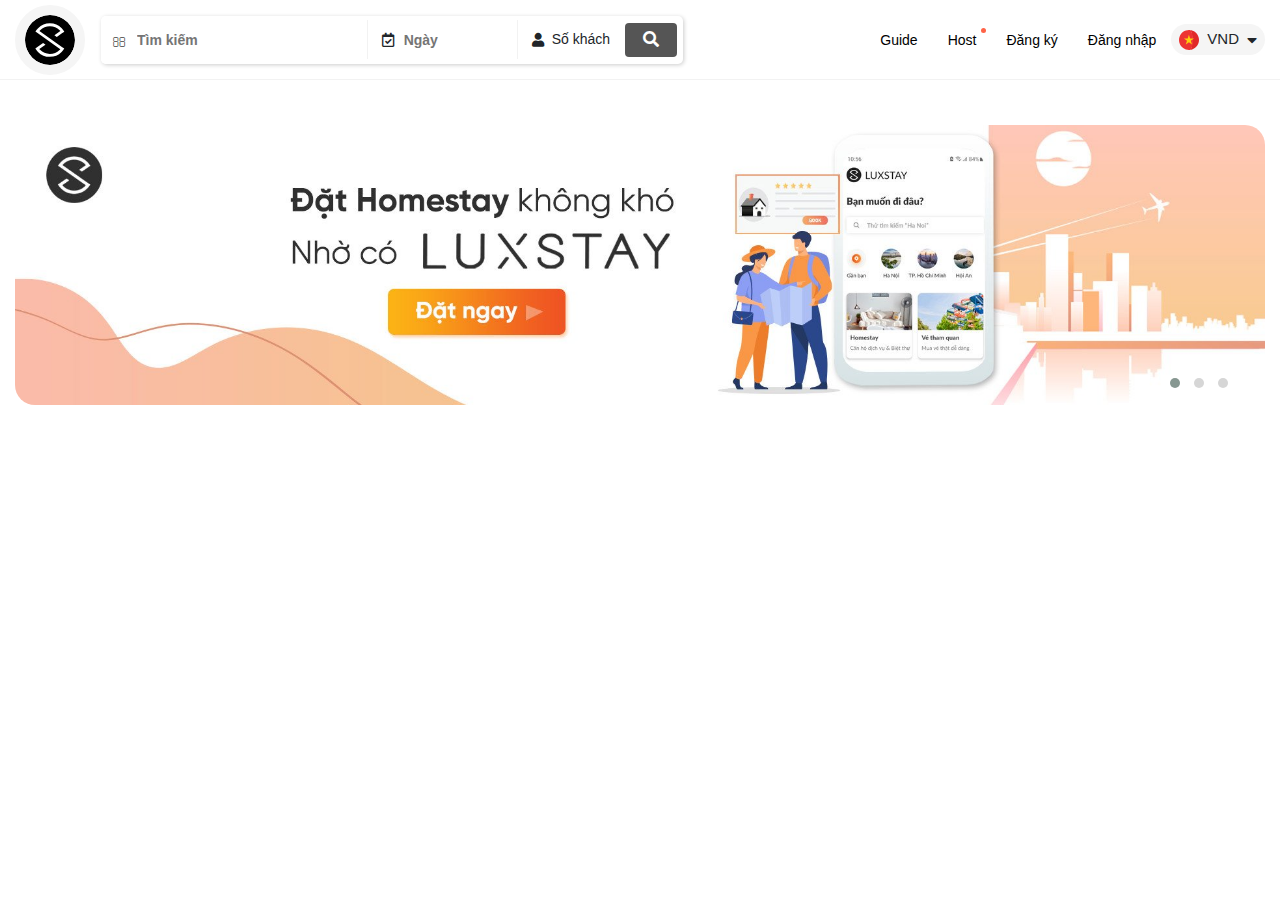
==== commit d92c1a35: "Add owl carousel library" ====
--- a/luxstay/index.html
+++ b/luxstay/index.html
@@ -43,16 +43,20 @@
       href="https://pro.fontawesome.com/releases/v5.10.0/css/all.css"
     />
 
-    <!-- [CSS Main] -->
+    <!-- [Main] -->
     <link rel="stylesheet" href="./assets/css/style.css" />
-    <!-- [CSS Base] -->
+    <!-- [Base] -->
     <link rel="stylesheet" href="./assets/css/base.css" />
     <link rel="stylesheet" href="./assets/css/reset.css" />
     <link rel="stylesheet" href="./assets/css/grid.css" />
     <link rel="stylesheet" href="./assets/css/responsive.css" />
 
-    <!-- [CSS Date Range Picker] -->
+    <!-- [Date Range Picker] -->
     <link rel="stylesheet" href="./assets/css/daterangepicker/all.css" />
+    
+    <!-- [Owl Carousel]-->
+    <link rel="stylesheet" href="./assets/css/slider/owl.carousel.min.css">
+    <link rel="stylesheet" href="./assets/css/slider/owl.theme.default.min.css">
   </head>
   <body>
     <!-- [Loading page] -->
@@ -525,6 +529,7 @@
     </div>
 
     <script type="text/javascript" src="./assets/js/jquery.min.js"></script>
+    <!-- [Date Range Picker]  -->
     <script
       type="text/javascript"
       src="./assets/js/datarangepicker/moment.min.js"
@@ -533,8 +538,18 @@
       type="text/javascript"
       src="./assets/js/datarangepicker/all.js"
     ></script>
-
-    <!-- [JS Main] -->
+    
+    <!-- [Slider] -->
+    <script
+      type="text/javascript"
+      src="./assets/js/slider/owl.carousel.js"
+    ></script>
+    <script
+      type="text/javascript"
+      src="./assets/js/slider/slider.js"
+    ></script>
+    
+    <!-- [Main] -->
     <script src="./assets/js/main.js"></script>
   </body>
 </html>
--- a/luxstay/assets/css/style.css
+++ b/luxstay/assets/css/style.css
@@ -790,4 +790,25 @@
 
 .change__languages-item {
     list-style: none;
+}
+
+/* [Slider] */
+.slider {
+    margin-top: calc(80px + 45px);
+}
+
+.owl-dots{
+    position: absolute;
+    right: 30px;
+    bottom: 5px;
+}
+
+.owl-dot:focus{
+    outline: none;
+}
+
+.slider img{
+    width: 100%;
+    height: 100%;
+    border-radius: 20px;
 }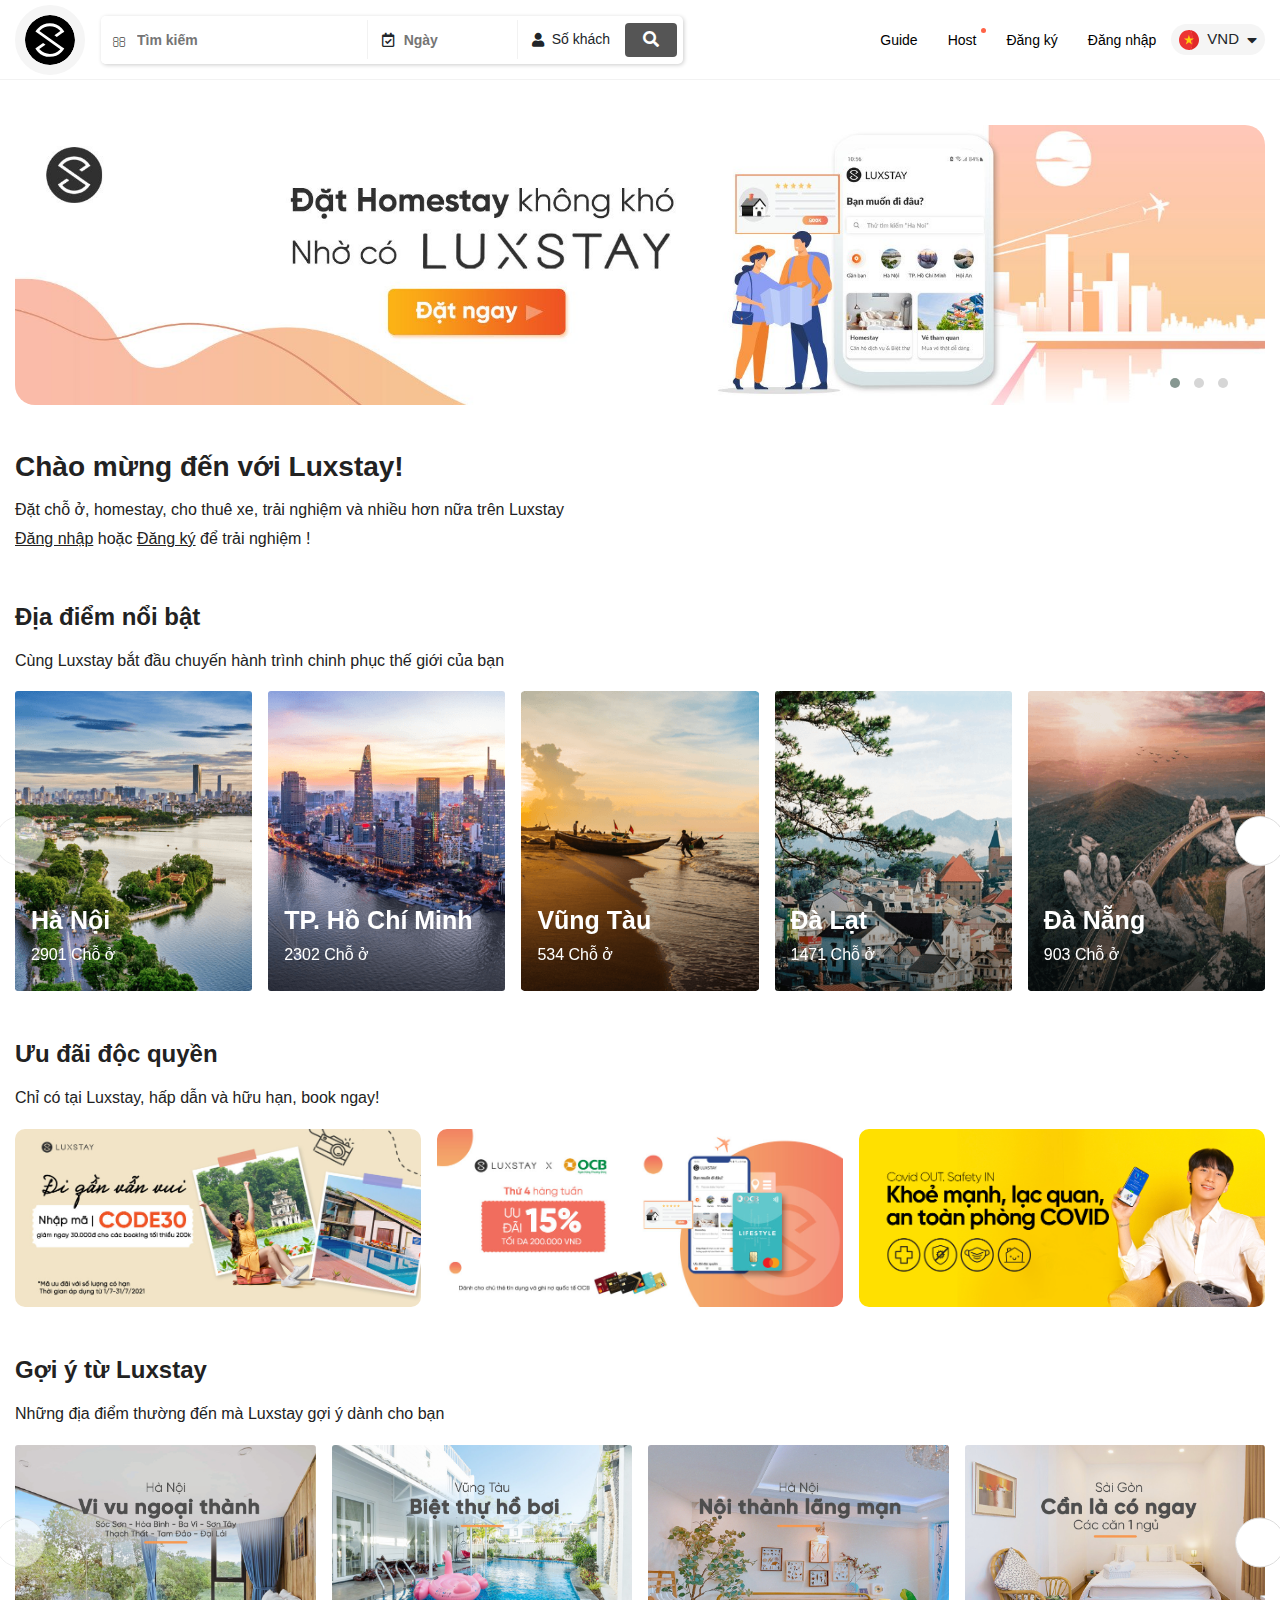
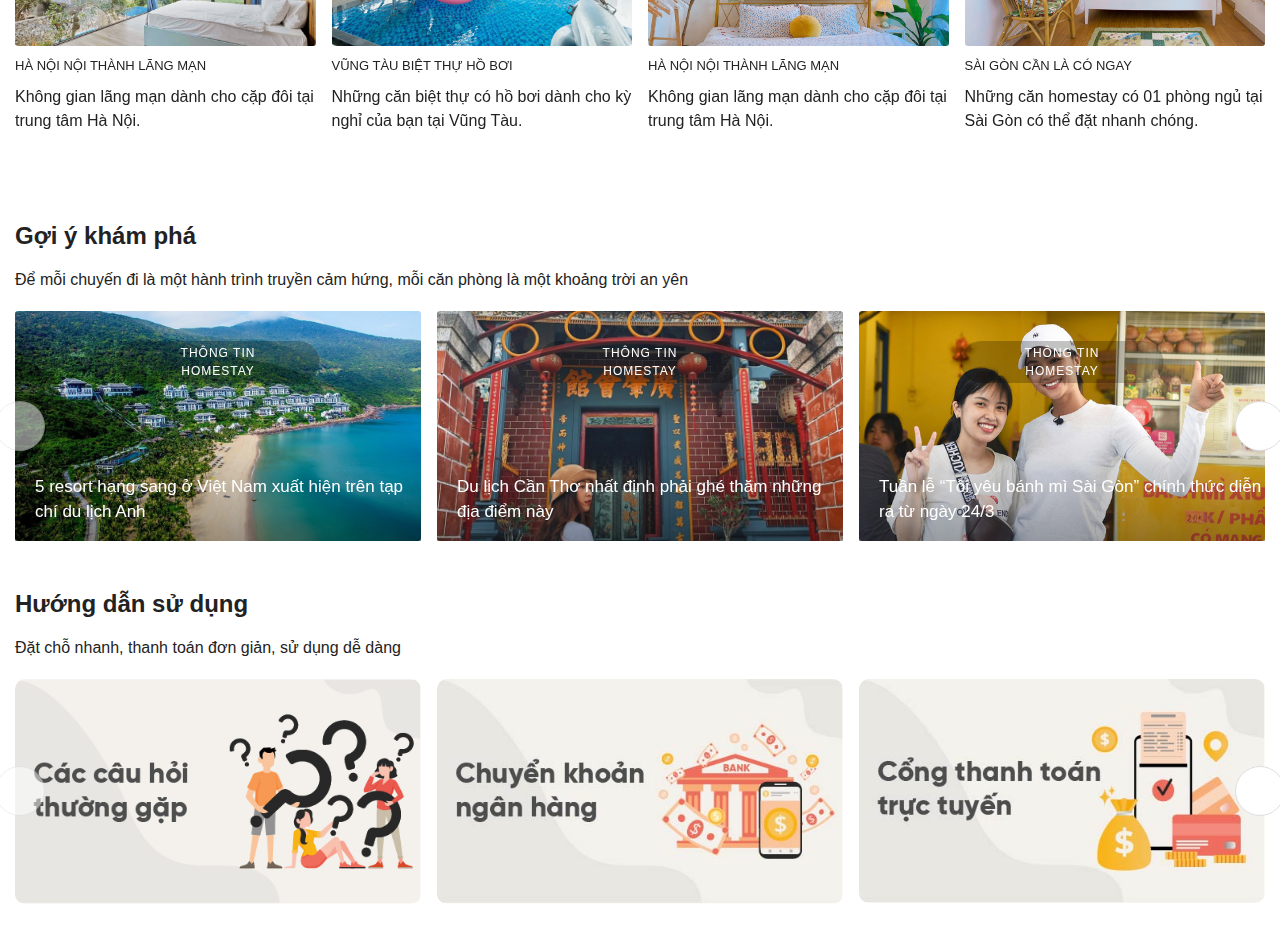
==== commit f5e2717f: "Main Content" ====
--- a/luxstay/index.html
+++ b/luxstay/index.html
@@ -53,10 +53,13 @@
 
     <!-- [Date Range Picker] -->
     <link rel="stylesheet" href="./assets/css/daterangepicker/all.css" />
-    
+
     <!-- [Owl Carousel]-->
-    <link rel="stylesheet" href="./assets/css/slider/owl.carousel.min.css">
-    <link rel="stylesheet" href="./assets/css/slider/owl.theme.default.min.css">
+    <link rel="stylesheet" href="./assets/css/slider/owl.carousel.min.css" />
+    <link
+      rel="stylesheet"
+      href="./assets/css/slider/owl.theme.default.min.css"
+    />
   </head>
   <body>
     <!-- [Loading page] -->
@@ -521,7 +524,469 @@
       </div>
       <!-- [End: Slider]-->
 
-      <div class="main"></div>
+      <!-- [Start: Main] -->
+      <div class="main">
+        <div class="container">
+          <!-- [Start: Welcome] -->
+          <div class="content__welcome">
+            <h3 class="content__welcome-heading">Chào mừng đến với Luxstay!</h3>
+            <p class="content-description">
+              Đặt chỗ ở, homestay, cho thuê xe, trải nghiệm và nhiều hơn nữa
+              trên Luxstay <br />
+              <a href="#" class="content__description-link">Đăng nhập</a> hoặc
+              <a href="#" class="content__description-link">Đăng ký</a> để trải
+              nghiệm !
+            </p>
+          </div>
+          <!-- [End: Welcome] -->
+
+          <!-- [Start: Location] -->
+          <div class="content__container">
+            <div class="content__location">
+              <p class="content-title">Địa điểm nổi bật</p>
+              <p class="content-description">
+                Cùng Luxstay bắt đầu chuyến hành trình chinh phục thế giới của
+                bạn
+              </p>
+              <!-- [Start: Content Slider] -->
+              <div class="content__slider">
+                <div class="owl-carousel" id="content-slider">
+                  <div class="item content__slider-item">
+                    <a href="#"
+                      ><img
+                        src="./assets/img/location/location1.png"
+                        alt=""
+                        class="content__slider-img"
+                      />
+                      <div class="content__slider-name">
+                        <h3 class="content__slider-heading">Hà Nội</h3>
+                        <p class="content__slider-description">2901 Chỗ ở</p>
+                      </div>
+                    </a>
+                  </div>
+                  <div class="item content__slider-item">
+                    <a href="#"
+                      ><img
+                        src="./assets/img/location/location2.png"
+                        alt=""
+                        class="content__slider-img"
+                      />
+                      <div class="content__slider-name">
+                        <h3 class="content__slider-heading">TP. Hồ Chí Minh</h3>
+                        <p class="content__slider-description">2302 Chỗ ở</p>
+                      </div>
+                    </a>
+                  </div>
+                  <div class="item content__slider-item">
+                    <a href="#"
+                      ><img
+                        src="./assets/img/location/location3.png"
+                        alt=""
+                        class="content__slider-img"
+                      />
+                      <div class="content__slider-name">
+                        <h3 class="content__slider-heading">Vũng Tàu</h3>
+                        <p class="content__slider-description">534 Chỗ ở</p>
+                      </div>
+                    </a>
+                  </div>
+                  <div class="item content__slider-item">
+                    <a href="#"
+                      ><img
+                        src="./assets/img/location/location4.png"
+                        alt=""
+                        class="content__slider-img"
+                      />
+                      <div class="content__slider-name">
+                        <h3 class="content__slider-heading">Đà Lạt</h3>
+                        <p class="content__slider-description">1471 Chỗ ở</p>
+                      </div>
+                    </a>
+                  </div>
+                  <div class="item content__slider-item">
+                    <a href="#"
+                      ><img
+                        src="./assets/img/location/location5.png"
+                        alt=""
+                        class="content__slider-img"
+                      />
+                      <div class="content__slider-name">
+                        <h3 class="content__slider-heading">Đà Nẵng</h3>
+                        <p class="content__slider-description">903 Chỗ ở</p>
+                      </div>
+                    </a>
+                  </div>
+                  <div class="item content__slider-item">
+                    <a href="#"
+                      ><img
+                        src="./assets/img/location/location6.png"
+                        alt=""
+                        class="content__slider-img"
+                      />
+                      <div class="content__slider-name">
+                        <h3 class="content__slider-heading">Nha Trang</h3>
+                        <p class="content__slider-description">629 Chỗ ở</p>
+                      </div>
+                    </a>
+                  </div>
+                  <div class="item content__slider-item">
+                    <a href="#"
+                      ><img
+                        src="./assets/img/location/location7.png"
+                        alt=""
+                        class="content__slider-img"
+                      />
+                      <div class="content__slider-name">
+                        <h3 class="content__slider-heading">Quảng Ninh</h3>
+                        <p class="content__slider-description">221 Chỗ ở</p>
+                      </div>
+                    </a>
+                  </div>
+                  <div class="item content__slider-item">
+                    <a href="#"
+                      ><img
+                        src="./assets/img/location/location8.png"
+                        alt=""
+                        class="content__slider-img"
+                      />
+                      <div class="content__slider-name">
+                        <h3 class="content__slider-heading">Hội An</h3>
+                        <p class="content__slider-description">323 Chỗ ở</p>
+                      </div>
+                    </a>
+                  </div>
+                </div>
+              </div>
+              <!-- [End: Content Slider] -->
+            </div>
+          </div>
+          <!-- [End: Location] -->
+
+          <!-- [Start: Promotion] -->
+          <div class="content__container">
+            <div class="content__promotion">
+              <p class="content-title">Ưu đãi độc quyền</p>
+              <p class="content-description">
+                Chỉ có tại Luxstay, hấp dẫn và hữu hạn, book ngay!
+              </p>
+              <div class="content__slider">
+                <div class="owl-carousel" id="promotion-slider">
+                  <div class="item">
+                    <a href="#"
+                      ><img
+                        src="./assets/img/promotion/promotion1.jpg"
+                        alt=""
+                        class="content__promotion-img"
+                    /></a>
+                  </div>
+                  <div class="item">
+                    <a href="#"
+                      ><img
+                        src="./assets/img/promotion/promotion2.jpg"
+                        alt=""
+                        class="content__promotion-img"
+                    /></a>
+                  </div>
+                  <div class="item">
+                    <a href="#"
+                      ><img
+                        src="./assets/img/promotion/promotion3.jpg"
+                        alt=""
+                        class="content__promotion-img"
+                    /></a>
+                  </div>
+                </div>
+              </div>
+            </div>
+          </div>
+          <!-- [End: Promotion] -->
+
+          <!-- [Start: Suggest] -->
+          <div class="content__container">
+            <div class="content__suggest">
+              <p class="content-title">Gợi ý từ Luxstay</p>
+              <p class="content-description">
+                Những địa điểm thường đến mà Luxstay gợi ý dành cho bạn
+              </p>
+              <div class="content__slider">
+                <div class="owl-carousel" id="suggest-slider">
+                  <div class="item">
+                    <a href="#" class="content__suggest-item-link"
+                      ><img
+                        src="./assets/img/suggest/suggest1.jpg"
+                        alt=""
+                        class="content__slider-img"
+                      />
+                      <div class="content__suggest-item">
+                        <p class="content__suggest-heading">
+                          Hà Nội nội thành lãng mạn
+                        </p>
+                        <p class="content__suggest-description">
+                          Không gian lãng mạn dành cho cặp đôi tại trung tâm Hà
+                          Nội.
+                        </p>
+                      </div>
+                    </a>
+                  </div>
+                  <div class="item">
+                    <a href="#" class="content__suggest-item-link"
+                      ><img
+                        src="./assets/img/suggest/suggest2.jpg"
+                        alt=""
+                        class="content__slider-img"
+                      />
+                      <div class="content__suggest-item">
+                        <p class="content__suggest-heading">
+                          Vũng Tàu Biệt thự hồ bơi
+                        </p>
+                        <p class="content__suggest-description">
+                          Những căn biệt thự có hồ bơi dành cho kỳ nghỉ của bạn
+                          tại Vũng Tàu.
+                        </p>
+                      </div>
+                    </a>
+                  </div>
+                  <div class="item">
+                    <a href="#" class="content__suggest-item-link"
+                      ><img
+                        src="./assets/img/suggest/suggest3.jpg"
+                        alt=""
+                        class="content__slider-img"
+                      />
+                      <div class="content__suggest-item">
+                        <p class="content__suggest-heading">
+                          Hà Nội nội thành lãng mạn
+                        </p>
+                        <p class="content__suggest-description">
+                          Không gian lãng mạn dành cho cặp đôi tại trung tâm Hà
+                          Nội.
+                        </p>
+                      </div>
+                    </a>
+                  </div>
+                  <div class="item">
+                    <a href="#" class="content__suggest-item-link"
+                      ><img
+                        src="./assets/img/suggest/suggest4.jpg"
+                        alt=""
+                        class="content__slider-img"
+                      />
+                      <div class="content__suggest-item">
+                        <p class="content__suggest-heading">
+                          Sài Gòn cần là có ngay
+                        </p>
+                        <p class="content__suggest-description">
+                          Những căn homestay có 01 phòng ngủ tại Sài Gòn có thể
+                          đặt nhanh chóng.
+                        </p>
+                      </div>
+                    </a>
+                  </div>
+                  <div class="item">
+                    <a href="#" class="content__suggest-item-link"
+                      ><img
+                        src="./assets/img/suggest/suggest5.jpg"
+                        alt=""
+                        class="content__slider-img"
+                      />
+                      <div class="content__suggest-item">
+                        <p class="content__suggest-heading">Bể bơi & BBQ</p>
+                        <p class="content__suggest-description">
+                          Trải nghiệm đẳng cấp tại những căn homestay có bể bơi
+                          đẹp và khu vực BBQ ấm cúng.
+                        </p>
+                      </div>
+                    </a>
+                  </div>
+                  <div class="item">
+                    <a href="#" class="content__suggest-item-link"
+                      ><img
+                        src="./assets/img/suggest/suggest6.jpg"
+                        alt=""
+                        class="content__slider-img"
+                      />
+                      <div class="content__suggest-item">
+                        <p class="content__suggest-heading">Siêu giảm giá!</p>
+                        <p class="content__suggest-description">
+                          Top chỗ ở giảm giá đến 50% từ các chủ nhà thân thiện
+                          trên Luxstay.
+                        </p>
+                      </div>
+                    </a>
+                  </div>
+                  <div class="item">
+                    <a href="#" class="content__suggest-item-link"
+                      ><img
+                        src="./assets/img/suggest/suggest7.jpg"
+                        alt=""
+                        class="content__slider-img"
+                      />
+                      <div class="content__suggest-item">
+                        <p class="content__suggest-heading">Gần Trung tâm!</p>
+                        <p class="content__suggest-description">
+                          Dễ dàng di chuyển khắp nơi với top chỗ ở khu vực trung
+                          tâm thành phố Hồ Chí Minh.
+                        </p>
+                      </div>
+                    </a>
+                  </div>
+                </div>
+              </div>
+            </div>
+          </div>
+          <!-- [End: Suggest] -->
+
+          <!-- Start Explore -->
+          <div class="content__container">
+            <div class="content__explore">
+              <p class="content-title">Gợi ý khám phá</p>
+              <p class="content-description">
+                Để mỗi chuyến đi là một hành trình truyền cảm hứng, mỗi căn
+                phòng là một khoảng trời an yên
+              </p>
+              <!-- Start: Explore Slider -->
+              <div class="explore__slider">
+                <div class="owl-carousel" id="explore-slider">
+                  <div class="item explore__slider-item">
+                    <a href="#"
+                      ><img
+                        src="./assets/img/explore/explore.jpg"
+                        alt=""
+                        class="content__slider-img"
+                    /></a>
+                    <div class="explore__slider-name">Thông tin HomeStay</div>
+                    <p class="explore__slider-description">
+                      5 resort hạng sang ở Việt Nam xuất hiện trên tạp chí du
+                      lịch Anh
+                    </p>
+                  </div>
+                  <div class="item explore__slider-item">
+                    <a href="#"
+                      ><img
+                        src="./assets/img/explore/explore2.jpg"
+                        alt=""
+                        class="content__slider-img"
+                    /></a>
+                    <div class="explore__slider-name">Thông tin HomeStay</div>
+                    <p class="explore__slider-description">
+                      Du lịch Cần Thơ nhất định phải ghé thăm những địa điểm này
+                    </p>
+                  </div>
+                  <div class="item explore__slider-item">
+                    <a href="#"
+                      ><img
+                        src="./assets/img/explore/explore3.jpg"
+                        alt=""
+                        class="content__slider-img"
+                    /></a>
+                    <div class="explore__slider-name">Thông tin HomeStay</div>
+                    <p class="explore__slider-description">
+                      Tuần lễ “Tôi yêu bánh mì Sài Gòn” chính thức diễn ra từ
+                      ngày 24/3
+                    </p>
+                  </div>
+                  <div class="item explore__slider-item">
+                    <a href="#"
+                      ><img
+                        src="./assets/img/explore/explore4.jpg"
+                        alt=""
+                        class="content__slider-img"
+                    /></a>
+                    <div class="explore__slider-name">Thông tin HomeStay</div>
+                    <p class="explore__slider-description">
+                      Trải nghiệm thú vị ở sở thú Zoodoo Đà Lạt
+                    </p>
+                  </div>
+                  <div class="item explore__slider-item">
+                    <a href="#"
+                      ><img
+                        src="./assets/img/explore/explore5.jpg"
+                        alt=""
+                        class="content__slider-img"
+                    /></a>
+                    <div class="explore__slider-name">Thông tin HomeStay</div>
+                    <p class="explore__slider-description">
+                      Hội An sẽ lập chốt quản lý du khách đeo khẩu trang khi vào
+                      thành phố
+                    </p>
+                  </div>
+                  <div class="item explore__slider-item">
+                    <a href="#"
+                      ><img
+                        src="./assets/img/explore/explore6.png"
+                        alt=""
+                        class="content__slider-img"
+                    /></a>
+                    <div class="explore__slider-name">Thông tin HomeStay</div>
+                    <p class="explore__slider-description">
+                      Thủ đô Hà Nội nằm trong danh sách những thành phố đẹp nhất
+                      thế giới
+                    </p>
+                  </div>
+                </div>
+              </div>
+              <!-- End: Explore Slider -->
+            </div>
+          </div>
+          <!-- End Explore -->
+
+          <!-- Start Tutorial -->
+          <div class="content__container">
+            <div class="content__tutorial">
+              <p class="content-title">Hướng dẫn sử dụng</p>
+              <p class="content-description">
+                Đặt chỗ nhanh, thanh toán đơn giản, sử dụng dễ dàng
+              </p>
+              <div class="content__slider">
+                <div class="owl-carousel" id="tutorial-slider">
+                  <div class="item">
+                    <a href="#"
+                      ><img
+                        src="./assets/img/tutorial/tutorial1.jpg"
+                        alt=""
+                        class="content__promotion-img"
+                    /></a>
+                  </div>
+                  <div class="item">
+                    <a href="#"
+                      ><img
+                        src="./assets/img/tutorial/tutorial2.jpg"
+                        alt=""
+                        class="content__promotion-img"
+                    /></a>
+                  </div>
+                  <div class="item">
+                    <a href="#"
+                      ><img
+                        src="./assets/img/tutorial/tutorial3.jpg"
+                        alt=""
+                        class="content__promotion-img"
+                    /></a>
+                  </div>
+                  <div class="item">
+                    <a href="#"
+                      ><img
+                        src="./assets/img/tutorial/tutorial4.jpg"
+                        alt=""
+                        class="content__promotion-img"
+                    /></a>
+                  </div>
+                  <div class="item">
+                    <a href="#"
+                      ><img
+                        src="./assets/img/tutorial/tutorial5.jpg"
+                        alt=""
+                        class="content__promotion-img"
+                    /></a>
+                  </div>
+                </div>
+              </div>
+            </div>
+          </div>
+          <!-- End Tutorial -->
+        </div>
+      </div>
+      <!-- [End: Main]-->
 
       <div class="download-app"></div>
 
@@ -538,17 +1003,14 @@
       type="text/javascript"
       src="./assets/js/datarangepicker/all.js"
     ></script>
-    
+
     <!-- [Slider] -->
     <script
       type="text/javascript"
       src="./assets/js/slider/owl.carousel.js"
     ></script>
-    <script
-      type="text/javascript"
-      src="./assets/js/slider/slider.js"
-    ></script>
-    
+    <script type="text/javascript" src="./assets/js/slider/slider.js"></script>
+
     <!-- [Main] -->
     <script src="./assets/js/main.js"></script>
   </body>
--- a/luxstay/assets/css/style.css
+++ b/luxstay/assets/css/style.css
@@ -811,4 +811,233 @@
     width: 100%;
     height: 100%;
     border-radius: 20px;
+}
+
+/* [Main] */
+.main{
+    padding-top: 45px;
+    padding-bottom: 45px;
+    
+    color: #222222;
+}
+
+.content__container{
+    margin-top: 45px;
+}
+
+.content__welcome-heading{
+    font-weight: bold;
+}
+
+.content-title{
+    margin-bottom: 0;
+    font-size: 24px;
+    font-weight: bold;
+}
+
+.content-description{
+    margin-top: 12px;
+    
+    line-height: 1.8;
+    text-align: justify;
+    text-align: justify;
+}
+
+.content__description-link{
+    text-decoration: underline;
+    color: #222222;
+}
+
+.content__description-link:hover{
+    transition: .3s linear;
+    color: var(--tomato-color);
+}
+
+.content__slider-item{
+    position: relative;
+    
+    height: 300px;
+}
+
+.content__slider-img{
+    width: 100%;
+    height: 100%;
+    border-radius: 3px;
+    object-fit: cover;
+}
+
+.content__slider-img:hover{
+    filter: drop-shadow(black 1px 2px 3px);
+    transform: scale(1.005);
+}
+
+.owl-nav {
+    position: absolute;
+    width: 100%;
+    top: 50%;
+    transform: translateY(-50%);
+    color: #fff;
+    display: flex;
+    justify-content: space-between;
+}
+
+.owl-nav button.owl-prev, 
+.owl-nav button.owl-next {
+    display: flex;
+    align-items: center;
+    justify-content:center;
+    
+    width: 50px;
+    height: 50px;
+    border: 1px solid #ddd !important;
+    border-radius: 100%;
+    
+    background: var(--white-color) !important;
+}
+
+.owl-nav button.owl-prev {
+    margin-left: -20px;
+}
+
+.owl-nav button.owl-next{
+    margin-right: -20px;
+}
+ 
+.owl-nav button.owl-prev:focus,
+.owl-nav button.owl-next:focus{
+    outline: none;
+}
+
+.owl-nav button.owl-prev.disabled {
+    opacity: 0.5; 
+    cursor: default;
+}
+
+.owl__nav-icon{
+    font-size: 25px;
+    font-weight: 300;
+    
+    color: #555;
+}
+
+.content__slider-name{
+    position: absolute;
+    top: 0;
+    left: 0;
+    
+    width: 100%;
+    height: 100%;
+    color: #fff;
+}
+
+.content__slider-heading{
+    font-size: 25px;
+    font-weight: bold;
+    padding-left: 16px;
+    padding-top: 90%;
+}
+
+.content__slider-description {
+    font-weight: 400;
+    padding-left: 16px;
+}
+
+.content__promotion-img{
+    width: 100%;
+    height: 100%;
+    border-radius: 10px;
+}
+
+/* [Suggest] */
+#suggest-slider > .owl-nav {
+    position: absolute;
+    top: calc(35% - 25px);
+    
+    display: flex;
+    justify-content: space-between;
+    
+    width: 100%;
+    transform: translateY(-35%);
+    
+    color: #fff;
+}
+
+.content__suggest-item {
+    color: #222222;
+    margin-top: 10px;
+}
+
+.content__suggest-item-link {
+    color: #222222;
+}
+
+.content__suggest-heading {
+    margin-bottom: 0;
+    
+    font-size: 13px;
+    font-weight: 500;
+    text-transform: uppercase;
+}
+
+.content__suggest-description {
+    margin-top: 10px;
+}
+
+.content__suggest-description:hover {
+    transition: .3s linear;
+    
+    color: var(--tomato-color);
+}
+
+/* [explore] */
+.explore__slider-item {
+    position: relative;
+    
+    height: 230px;
+}
+
+.explore__slider-item::after {
+    content: '';
+    position: absolute;
+    bottom: 0;
+    
+    height: 50%;
+    width: 100%;
+    
+    background-image: linear-gradient(0deg, rgb(0 0 0 / 35%), transparent);
+}
+
+.explore__slider-name {
+    position: absolute;
+    top: 30px;
+    left: 50%;
+    
+    transform: translateX(-50%);
+    border-radius: 50px;
+    padding: 3px 28px;
+    
+    font-size: 12px;
+    font-weight: 500;
+    letter-spacing: 1px;
+    text-transform: uppercase;
+    text-align: center;
+    
+    background: rgb(0 0 0 / 23%);
+    color: var(--white-color);
+    
+    cursor: pointer;
+}
+
+.explore__slider-name:hover{
+    background: rgb(0 0 0 / 50%);
+}
+
+.explore__slider-description{
+    position: absolute;
+    bottom: 0;
+    color: #fff;
+    left: 20px;
+    font-weight: 500;
+    font-size: 17px;
+    z-index: 1;
 }--- a/luxstay/assets/css/responsive.css
+++ b/luxstay/assets/css/responsive.css
@@ -32,6 +32,22 @@
     .daterangepicker {
 		display: none !important; 
 	}
+	
+	.owl-nav button.owl-prev,
+    .owl-nav button.owl-next{
+        width: 40px;
+        height: 40px;
+    }
+    .owl-nav button.owl-prev{
+        margin-left: -15px;
+    }
+    .owl-nav button.owl-next{
+        margin-right: -15px;
+    }
+    
+    #suggest-slider > .owl-nav {
+		top: 35%; 
+    }
 }
 
 /* Tablet: width >= 740px and width < 1024px */
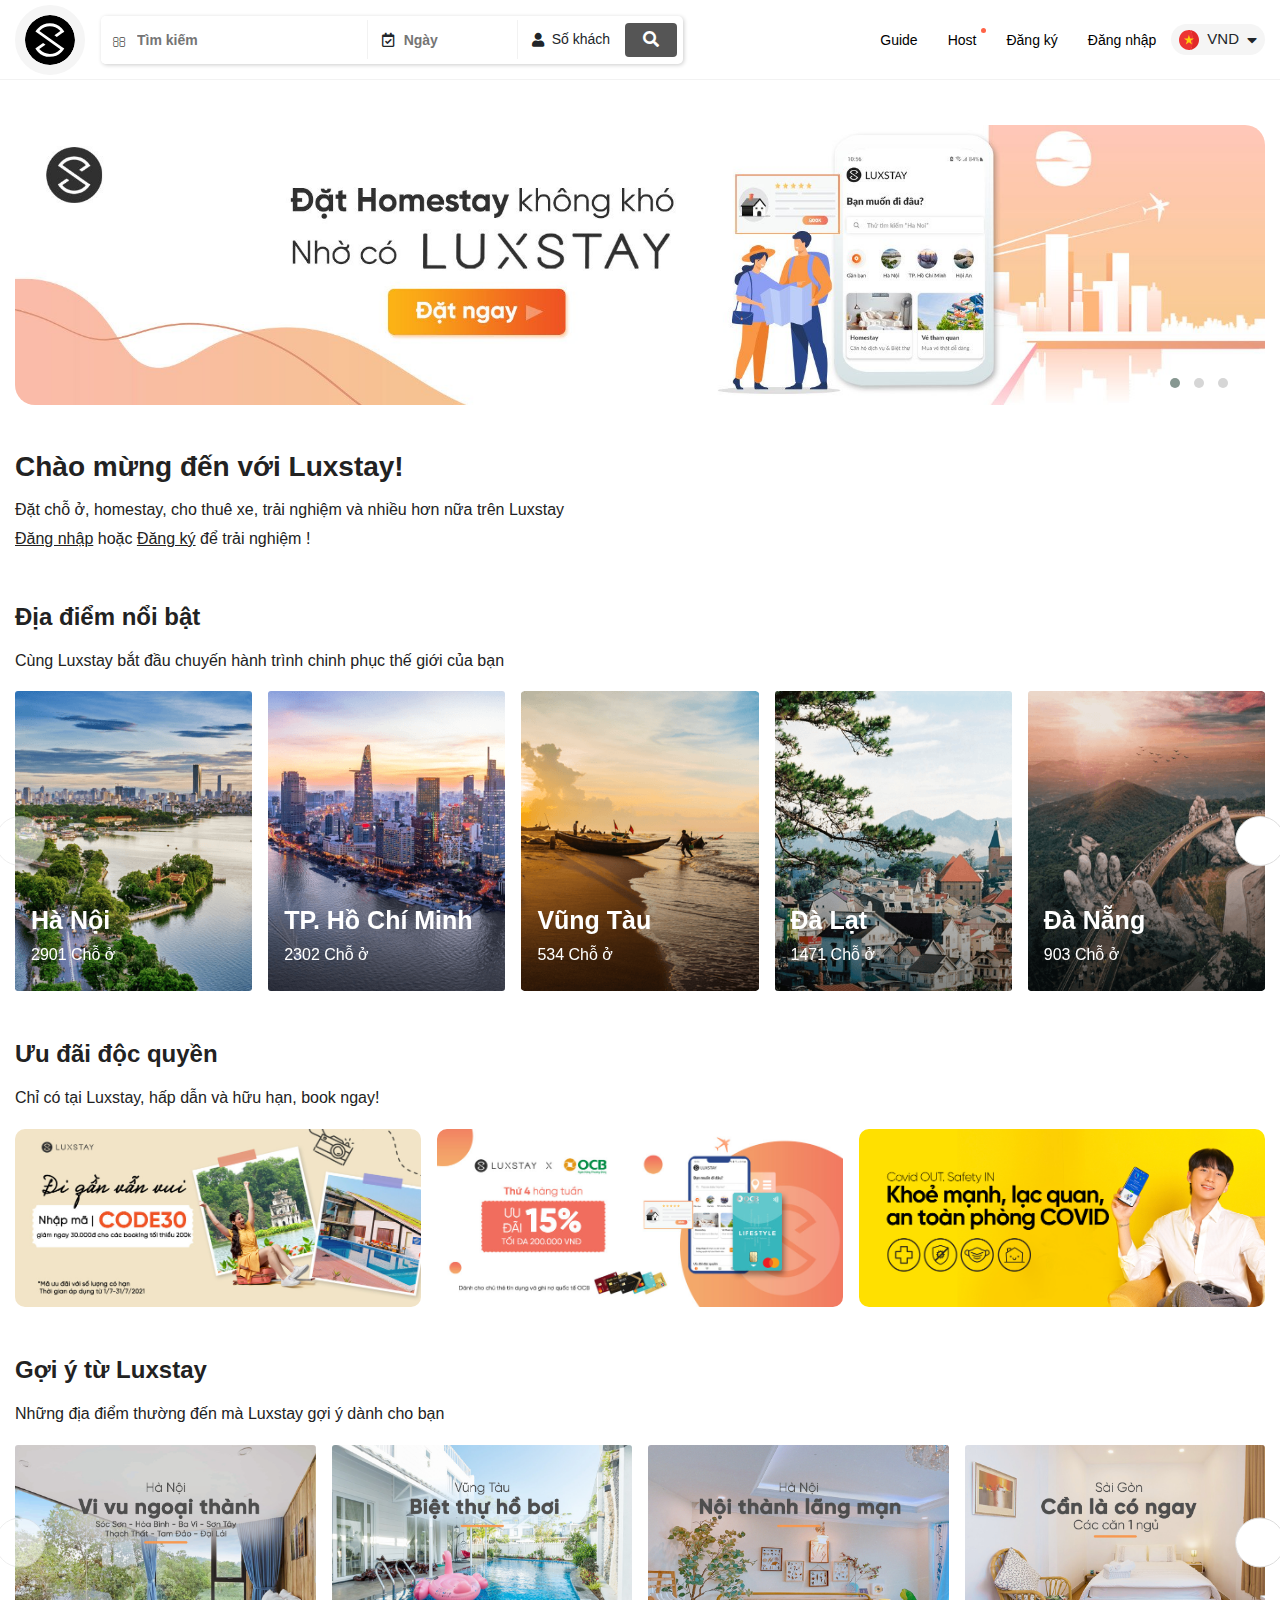
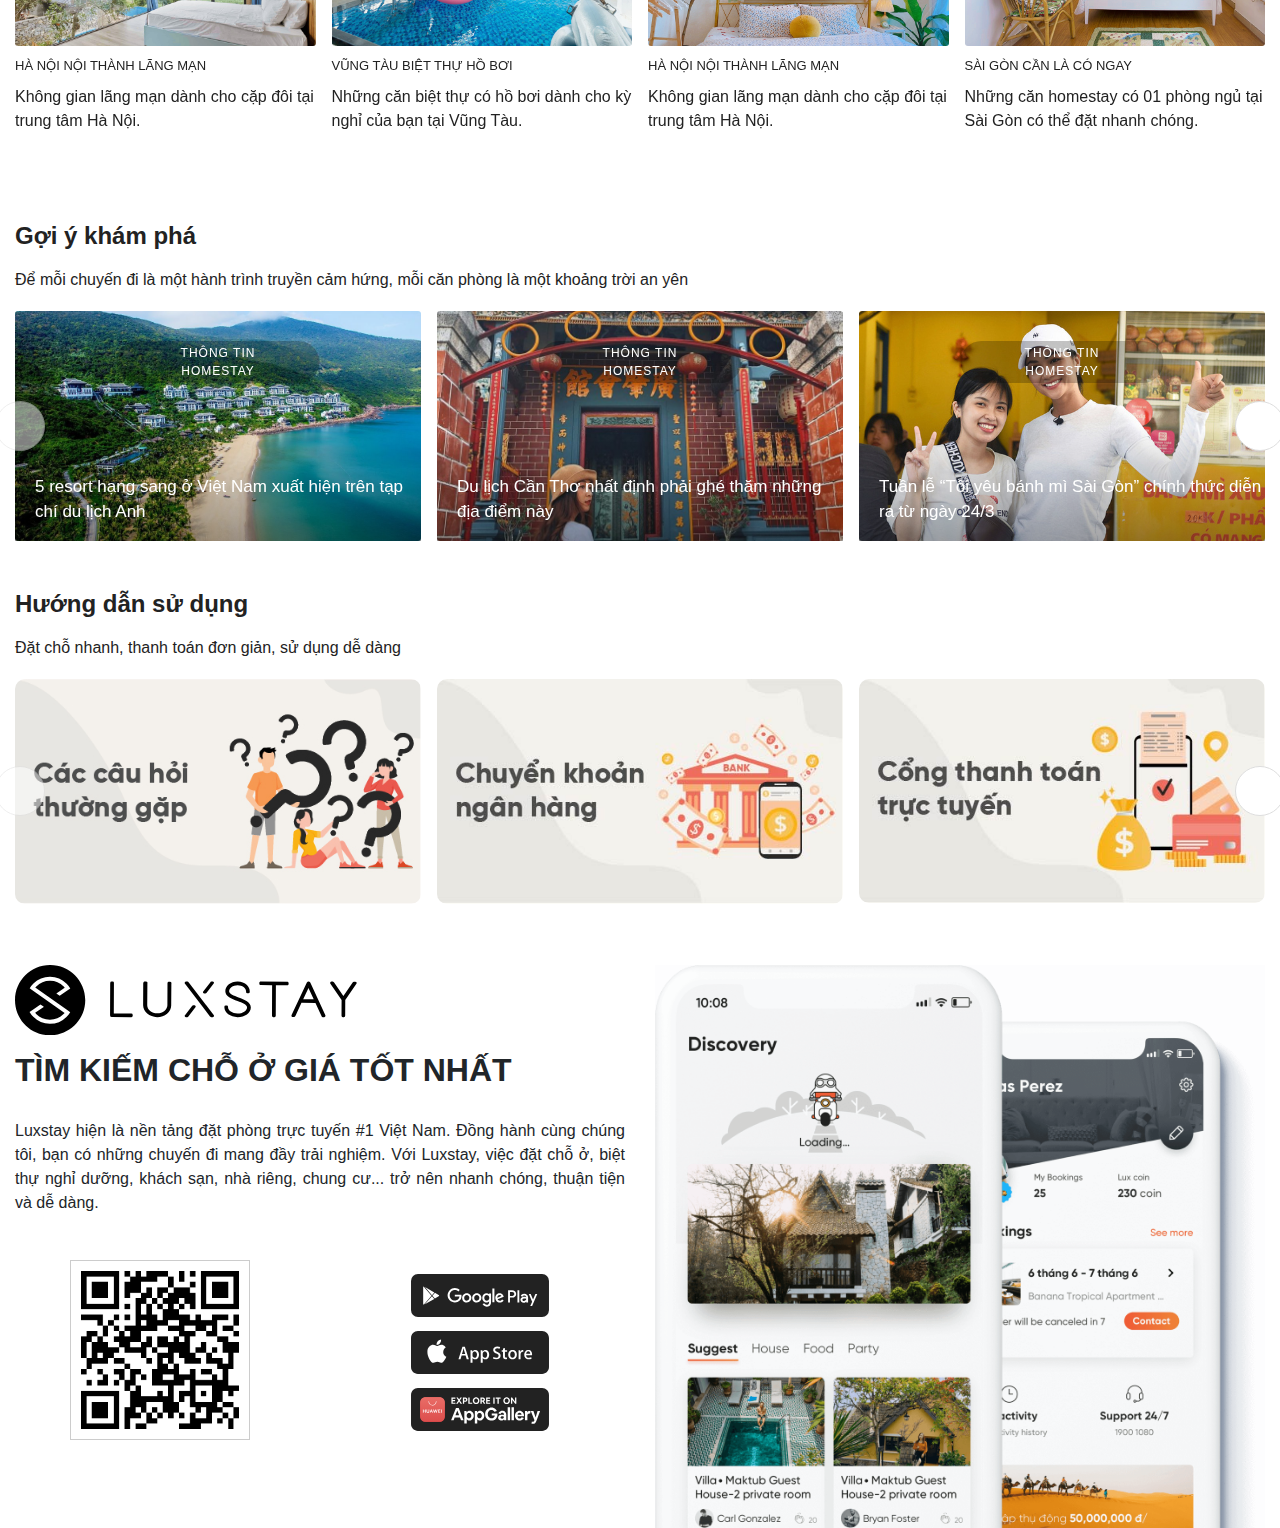
==== commit b244701c: "Download apps" ====
--- a/luxstay/index.html
+++ b/luxstay/index.html
@@ -988,7 +988,87 @@
       </div>
       <!-- [End: Main]-->
 
-      <div class="download-app"></div>
+      <div class="download-app">
+        <div class="container">
+          <div class="row">
+            <div class="col-lg-6 col-md-6">
+              <div class="download__app-introduce">
+                <div class="download__app-logo">
+                  <svg
+                    version="1.1"
+                    viewBox="0 0 244 50"
+                    class="download__app-logo-svg"
+                  >
+                    <path
+                      pid="0"
+                      d="M25.093 0c13.781.06 24.94 11.317 24.882 25.106C49.917 38.894 38.663 50.058 24.88 50 11.1 49.942-.059 38.683.001 24.894.057 11.106 11.31-.058 25.092 0zm11.801 31.9L14.398 16.053c.241-.26.48-.518.74-.777 2.7-2.687 5.971-4.031 9.775-4.015 3.804.015 7.064 1.388 9.741 4.098.238.241.476.482.694.743l-5.951 4.133 2.381 1.688 5.153-3.576v.02L39.33 16.7c-.692-1.203-1.584-2.325-2.616-3.39-3.231-3.292-7.167-4.947-11.788-4.967-4.6-.019-8.53 1.603-11.809 4.867a17.806 17.806 0 00-2.682 3.408l1.429 1.004 23.429 16.51c-.24.26-.48.518-.74.777-2.7 2.687-5.971 4.011-9.775 3.996-3.803-.016-7.063-1.37-9.74-4.08-.258-.26-.496-.521-.734-.782l6.111-4.251-.139-.181-2.183-1.528-5.373 3.735v-.021l-2.377 1.65a17.824 17.824 0 002.654 3.43c3.253 3.291 7.169 4.946 11.769 4.965 4.62.021 8.549-1.602 11.83-4.866 1.06-1.075 1.96-2.21 2.682-3.406l-2.383-1.67zm45.839 2.652l-12.45-.05.096-21.789a.957.957 0 00-.965-.945l-.678-.003a.96.96 0 00-.974.939v.047c-.048.095-.05.236-.05.33l-.098 22.636a1.337 1.337 0 001.351 1.326l13.805.056a.958.958 0 00.973-.938l.003-.662a1.037 1.037 0 00-1.013-.946v-.001zm27.64-22.67l-.871-.003c-.563-.003-1.027.42-1.027.937l-.075 15.878c-.014 3.157-3.252 5.735-7.197 5.72-3.943-.014-7.158-2.618-7.144-5.775l.123-15.5.052-.282a.957.957 0 00-.201-.756 1.128 1.128 0 00-.767-.332l-.87-.004c-.513-.002-.924.326-1.028.75a.857.857 0 00-.156.47l-.073 15.69c-.02 4.616 4.47 8.402 9.95 8.424 5.48.022 10.004-3.73 10.025-8.3l.122-15.5.054-.282a.952.952 0 00-.203-.755c-.152-.189-.458-.379-.714-.38zm48.638 11.226c-3.275-1.249-6.696-2.496-6.688-4.393.01-2.42 2.721-4.401 6.05-4.387 3.331.014 6.025 2.017 6.014 4.436l-.002.38a.96.96 0 00.961.953l.675.003a.96.96 0 00.971-.945v-.38c.009-1.66-.709-3.276-2.006-4.515-1.635-1.618-4.092-2.532-6.65-2.494-4.873-.02-8.698 3.047-8.715 6.938.03 3.748 4.416 5.38 8.656 6.962 3.324 1.247 6.795 2.495 6.785 4.487-.01 2.372-3.155 4.399-6.775 4.385-3.668-.016-6.747-2.07-6.737-4.44l.001-.38a.961.961 0 00-.96-.954l-.676-.002a.96.96 0 00-.97.945v.38c-.018 3.843 4.215 6.991 9.38 7.012 5.163.022 9.423-3.092 9.44-6.934-.033-3.796-4.464-5.427-8.754-7.057zM193.66 11.84l-18.844-.076c-.547-.003-.996.42-.999.94l-.002.66c-.002.52.443.946.99.949l8.103.032-.095 21.802c-.003.52.443.947.99.949l.696.002c.546.003.996-.42 1-.94l.095-21.802 8.055.031c.547.003.996-.42.999-.94l.003-.66c.003-.52-.443-.946-.99-.947zm49.264.515c-.144-.33-.481-.52-.867-.52l-.87-.005a.963.963 0 00-.677.28l-.145.14-.147.142-6.609 9.677-6.72-9.734c-.048-.046-.096-.094-.096-.14l-.143-.143a.97.97 0 00-.675-.285l-.774-.003a1.021 1.021 0 00-.872.515 1.03 1.03 0 00.045.988l7.966 11.576-.049 11.307c.006.527.437.95.964.946l.675.002a.957.957 0 00.97-.937l.049-11.308 7.923-11.509c.194-.329.243-.705.052-.989zm-37.898 12.047l3.75-7.994 3.728 8.023-7.478-.03zm15.615 10.954v-.047l-10.5-22.733c-.15-.425-.549-.71-1.102-.807-.603-.049-1.156.231-1.41.703v.046l-10.705 22.697v.047l-.204.471c-.095.283-.06.595.097.849.188.258.483.416.802.428l.854.004c.453.001.806-.282.958-.657l.05-.141 4.314-9.277 9.95.04 4.28 9.31.049.14c.15.38.5.664.952.667l.854.002c.352.002.654-.139.806-.422.152-.281.254-.563.104-.847l-.149-.473zm-86.008-15.15l.817.003a.963.963 0 00.729-.347l4.755-6.218.412-.478a.763.763 0 00.095-.915c-.135-.306-.453-.482-.816-.483l-.863-.004a.929.929 0 00-.868.608l-4.983 6.522a.94.94 0 00-.096.915c.135.22.453.394.816.397h.002zm-6.998 8.45l-.819-.002a.96.96 0 00-.728.347l-4.755 6.207-.413.48a.77.77 0 00-.094.92c.135.309.452.485.816.488l.864.002a.91.91 0 00.82-.478l5.03-6.601a.949.949 0 00.095-.92 1.027 1.027 0 00-.816-.443zm8.019-.453l.148.14 5.55 7.248c.248.284.246.662.095.99-.15.332-.5.519-.9.517l-.896-.004a1.013 1.013 0 01-.697-.286l-.149-.14c-.03-.002-.042-.02-.059-.044a.212.212 0 00-.04-.052l-5.501-7.151a1.005 1.005 0 01-.15-.237l-11.694-15.39-.446-.521c-.248-.285-.246-.662-.096-.993.15-.33.501-.518.9-.516l.897.004a.99.99 0 01.845.428l.15.19 11.992 15.721s.05.048.05.096z"
+                    ></path>
+                  </svg>
+                </div>
+                <div class="download__app-content">
+                  <h2 class="download__app-content-heading">
+                    TÌM KIẾM CHỖ Ở GIÁ TỐT NHẤT
+                  </h2>
+                  <p class="download__app-content-description">
+                    Luxstay hiện là nền tảng đặt phòng trực tuyến #1 Việt Nam.
+                    Đồng hành cùng chúng tôi, bạn có những chuyến đi mang đầy
+                    trải nghiệm. Với Luxstay, việc đặt chỗ ở, biệt thự nghỉ
+                    dưỡng, khách sạn, nhà riêng, chung cư... trở nên nhanh
+                    chóng, thuận tiện và dễ dàng.
+                  </p>
+                </div>
+                <div class="download__app-by-image">
+                  <div class="row">
+                    <div class="col-lg-6 col-md-6 col-sm-6">
+                      <div class="download__app-qrcode">
+                        <img
+                          src="./assets/img/other/qr-code.png"
+                          alt=""
+                          class="download__app-qrcode-img"
+                        />
+                      </div>
+                    </div>
+                    <div class="col-lg-6 col-md-6 col-sm-6">
+                      <div class="download__app--app">
+                        <a href="#" class="download__app-by-store">
+                          <img
+                            src="./assets/img/other/google-play.svg"
+                            alt=""
+                            class="download__app-by-store-img"
+                          />
+                        </a>
+                        <a href="#" class="download__app-by-store">
+                          <img
+                            src="./assets/img/other/apple-store.svg"
+                            alt=""
+                            class="download__app-by-store-img"
+                          />
+                        </a>
+                        <a href="#" class="download__app-by-store">
+                          <img
+                            src="./assets/img/other/huawei.svg"
+                            alt=""
+                            class="download__app-by-store-img"
+                          />
+                        </a>
+                      </div>
+                    </div>
+                  </div>
+                </div>
+              </div>
+            </div>
+            <div class="col-lg-6 col-md-6">
+              <div class="download__app-picture">
+                <img
+                  src="./assets/img/other/home-02.png"
+                  alt=""
+                  class="download__app-image"
+                />
+              </div>
+            </div>
+          </div>
+        </div>
+      </div>
 
       <footer class="footer"></footer>
     </div>
--- a/luxstay/assets/css/style.css
+++ b/luxstay/assets/css/style.css
@@ -1040,4 +1040,70 @@
     font-weight: 500;
     font-size: 17px;
     z-index: 1;
+}
+
+/* [Download app] */
+.download__app{
+    border-bottom: 1px solid var(--gray-color);
+    padding-bottom: 45px;
+}
+
+.download__app-introduce,
+.download__app-picture{
+    margin-top: 16px;
+}
+
+.download__app-logo-svg{
+    width: 343px;
+    max-width: 100%;
+}
+
+.download__app-content{
+    margin-top: 16px;
+}
+
+.download__app-content-heading{
+    font-weight: 700;
+}
+
+.download__app-content-description{
+    margin-top: 30px;
+    text-align: justify;
+}
+
+.download__app-by-image{
+    margin-top: 45px;
+}
+
+.download__app-qrcode{
+    display: flex;
+    justify-content: center;
+    align-items: center;
+}
+
+.download__app-qrcode-img{
+    width: 180px;
+    height: 180px;
+    border: 1px solid #ccc;
+    padding: 10px;
+}
+
+.download__app--app{
+    height: 100%;
+    display: flex;
+    align-items: center;
+    flex-direction: column;
+}
+
+.download__app-by-store{
+    display: inline-block;
+    padding-top: 14px;
+}
+
+.download__app-by-store-img{
+    width: 138px;
+}
+
+.download__app-image{
+    width: 100%;
 }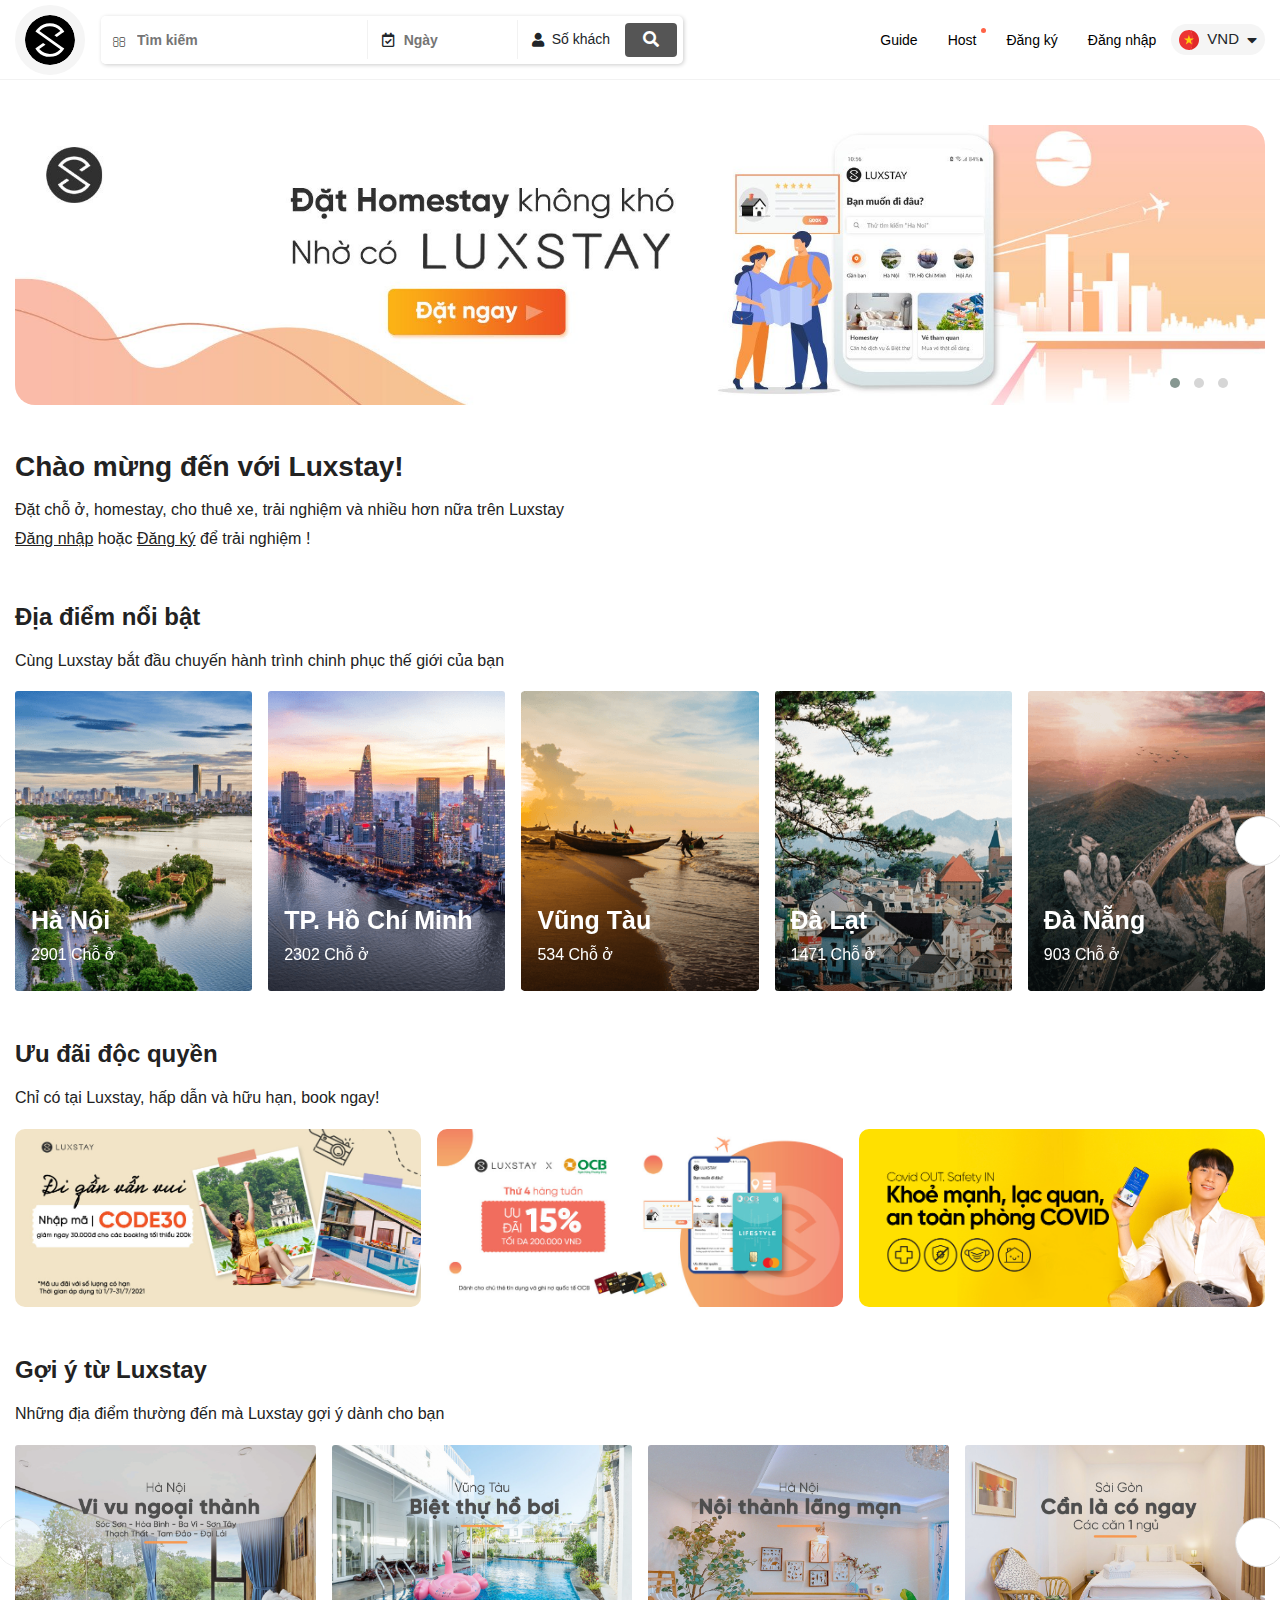
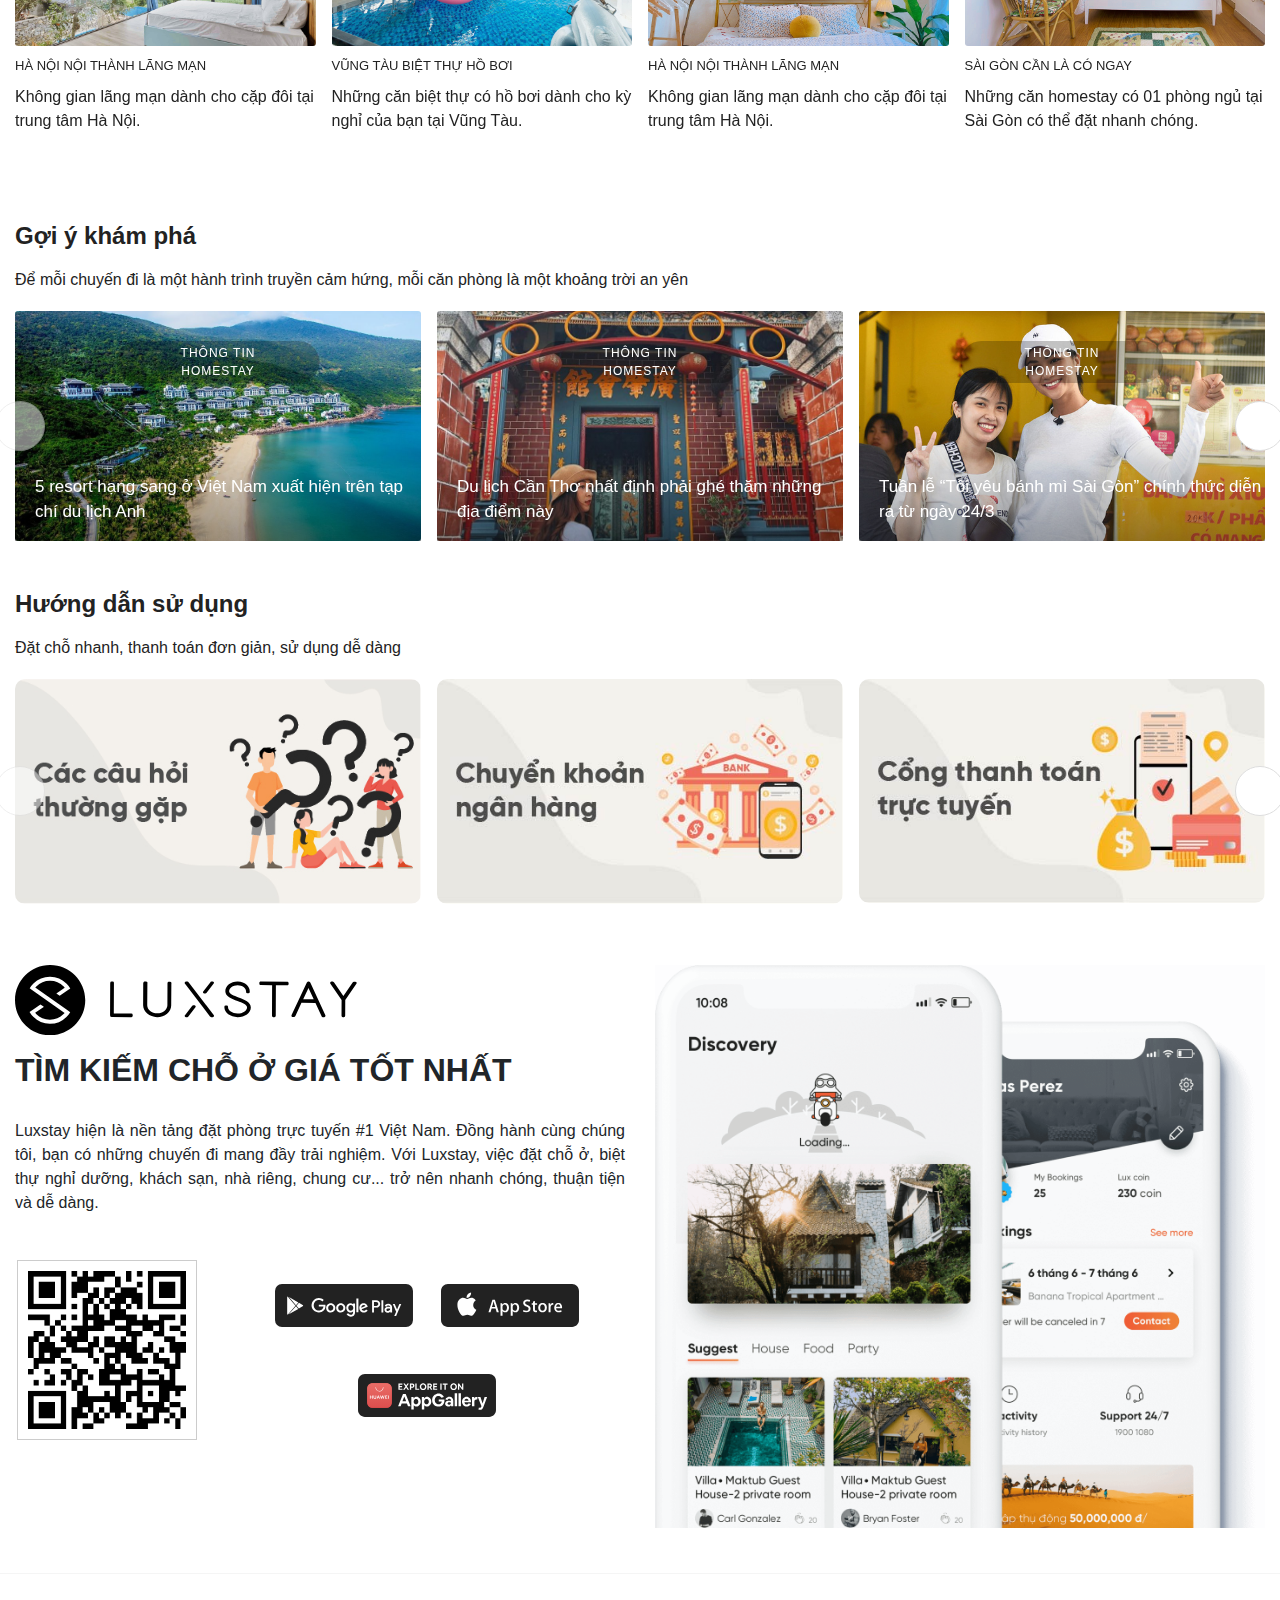
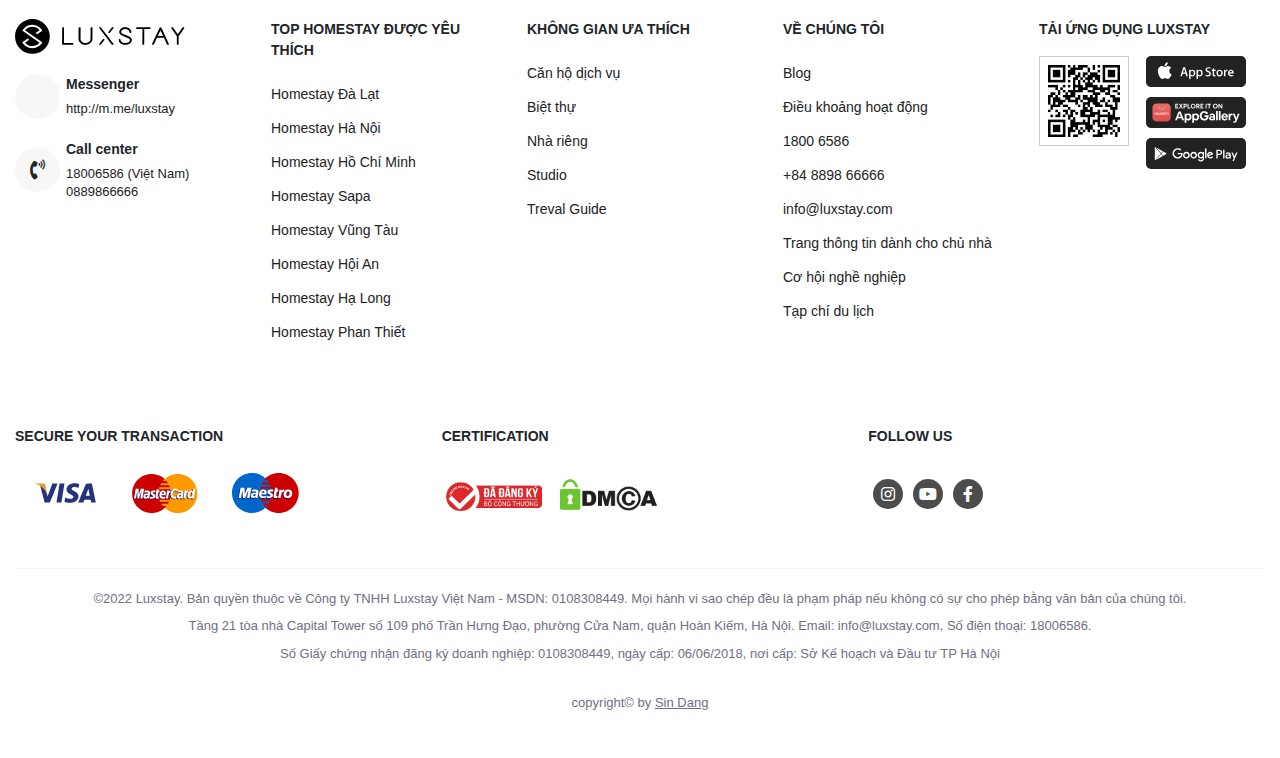
==== commit 3207c675: "Footer page" ====
--- a/luxstay/index.html
+++ b/luxstay/index.html
@@ -836,7 +836,7 @@
           </div>
           <!-- [End: Suggest] -->
 
-          <!-- Start Explore -->
+          <!-- [Start: Explore] -->
           <div class="content__container">
             <div class="content__explore">
               <p class="content-title">Gợi ý khám phá</p>
@@ -928,9 +928,9 @@
               <!-- End: Explore Slider -->
             </div>
           </div>
-          <!-- End Explore -->
-
-          <!-- Start Tutorial -->
+          <!-- [End: Explore] -->
+
+          <!-- [Start: Tutorial] -->
           <div class="content__container">
             <div class="content__tutorial">
               <p class="content-title">Hướng dẫn sử dụng</p>
@@ -983,21 +983,22 @@
               </div>
             </div>
           </div>
-          <!-- End Tutorial -->
+          <!-- [End: Tutorial] -->
         </div>
       </div>
       <!-- [End: Main]-->
 
+      <!-- [Start: Download app] -->
       <div class="download-app">
         <div class="container">
           <div class="row">
             <div class="col-lg-6 col-md-6">
-              <div class="download__app-introduce">
-                <div class="download__app-logo">
+              <div class="download-app__introduce">
+                <div class="download-app__logo">
                   <svg
                     version="1.1"
                     viewBox="0 0 244 50"
-                    class="download__app-logo-svg"
+                    class="download-app__logo-svg"
                   >
                     <path
                       pid="0"
@@ -1005,11 +1006,11 @@
                     ></path>
                   </svg>
                 </div>
-                <div class="download__app-content">
-                  <h2 class="download__app-content-heading">
+                <div class="download-app__content">
+                  <h2 class="download-app__content-heading">
                     TÌM KIẾM CHỖ Ở GIÁ TỐT NHẤT
                   </h2>
-                  <p class="download__app-content-description">
+                  <p class="download-app__content-description">
                     Luxstay hiện là nền tảng đặt phòng trực tuyến #1 Việt Nam.
                     Đồng hành cùng chúng tôi, bạn có những chuyến đi mang đầy
                     trải nghiệm. Với Luxstay, việc đặt chỗ ở, biệt thự nghỉ
@@ -1017,38 +1018,38 @@
                     chóng, thuận tiện và dễ dàng.
                   </p>
                 </div>
-                <div class="download__app-by-image">
+                <div class="download-app__by-image">
                   <div class="row">
-                    <div class="col-lg-6 col-md-6 col-sm-6">
-                      <div class="download__app-qrcode">
+                    <div class="col-lg-4 col-md-6 col-sm-6">
+                      <div class="download-app__qrcode">
                         <img
                           src="./assets/img/other/qr-code.png"
                           alt=""
-                          class="download__app-qrcode-img"
+                          class="download-app__qrcode-img"
                         />
                       </div>
                     </div>
-                    <div class="col-lg-6 col-md-6 col-sm-6">
-                      <div class="download__app--app">
-                        <a href="#" class="download__app-by-store">
+                    <div class="col-lg-8 col-md-6 col-sm-6">
+                      <div class="download-app__app">
+                        <a href="#" class="download-app__by-store">
                           <img
                             src="./assets/img/other/google-play.svg"
                             alt=""
-                            class="download__app-by-store-img"
+                            class="download-app__by-store-img"
                           />
                         </a>
-                        <a href="#" class="download__app-by-store">
+                        <a href="#" class="download-app__by-store">
                           <img
                             src="./assets/img/other/apple-store.svg"
                             alt=""
-                            class="download__app-by-store-img"
+                            class="download-app__by-store-img"
                           />
                         </a>
-                        <a href="#" class="download__app-by-store">
+                        <a href="#" class="download-app__by-store">
                           <img
                             src="./assets/img/other/huawei.svg"
                             alt=""
-                            class="download__app-by-store-img"
+                            class="download-app__by-store-img"
                           />
                         </a>
                       </div>
@@ -1058,19 +1059,291 @@
               </div>
             </div>
             <div class="col-lg-6 col-md-6">
-              <div class="download__app-picture">
+              <div class="download-app__picture">
                 <img
                   src="./assets/img/other/home-02.png"
                   alt=""
-                  class="download__app-image"
+                  class="download-app__image"
                 />
               </div>
             </div>
           </div>
         </div>
       </div>
-
-      <footer class="footer"></footer>
+      <!-- [End: Download app] -->
+
+      <!-- [Footer] -->
+      <footer class="footer">
+        <div class="container">
+          <div class="row">
+            <div class="col-lg-2-4 col-md-6">
+              <svg
+                version="1.1"
+                viewBox="0 0 244 50"
+                class="svg-icon svg-fill"
+                style="width: 170px"
+              >
+                <path
+                  pid="0"
+                  d="M25.093 0c13.781.06 24.94 11.317 24.882 25.106C49.917 38.894 38.663 50.058 24.88 50 11.1 49.942-.059 38.683.001 24.894.057 11.106 11.31-.058 25.092 0zm11.801 31.9L14.398 16.053c.241-.26.48-.518.74-.777 2.7-2.687 5.971-4.031 9.775-4.015 3.804.015 7.064 1.388 9.741 4.098.238.241.476.482.694.743l-5.951 4.133 2.381 1.688 5.153-3.576v.02L39.33 16.7c-.692-1.203-1.584-2.325-2.616-3.39-3.231-3.292-7.167-4.947-11.788-4.967-4.6-.019-8.53 1.603-11.809 4.867a17.806 17.806 0 00-2.682 3.408l1.429 1.004 23.429 16.51c-.24.26-.48.518-.74.777-2.7 2.687-5.971 4.011-9.775 3.996-3.803-.016-7.063-1.37-9.74-4.08-.258-.26-.496-.521-.734-.782l6.111-4.251-.139-.181-2.183-1.528-5.373 3.735v-.021l-2.377 1.65a17.824 17.824 0 002.654 3.43c3.253 3.291 7.169 4.946 11.769 4.965 4.62.021 8.549-1.602 11.83-4.866 1.06-1.075 1.96-2.21 2.682-3.406l-2.383-1.67zm45.839 2.652l-12.45-.05.096-21.789a.957.957 0 00-.965-.945l-.678-.003a.96.96 0 00-.974.939v.047c-.048.095-.05.236-.05.33l-.098 22.636a1.337 1.337 0 001.351 1.326l13.805.056a.958.958 0 00.973-.938l.003-.662a1.037 1.037 0 00-1.013-.946v-.001zm27.64-22.67l-.871-.003c-.563-.003-1.027.42-1.027.937l-.075 15.878c-.014 3.157-3.252 5.735-7.197 5.72-3.943-.014-7.158-2.618-7.144-5.775l.123-15.5.052-.282a.957.957 0 00-.201-.756 1.128 1.128 0 00-.767-.332l-.87-.004c-.513-.002-.924.326-1.028.75a.857.857 0 00-.156.47l-.073 15.69c-.02 4.616 4.47 8.402 9.95 8.424 5.48.022 10.004-3.73 10.025-8.3l.122-15.5.054-.282a.952.952 0 00-.203-.755c-.152-.189-.458-.379-.714-.38zm48.638 11.226c-3.275-1.249-6.696-2.496-6.688-4.393.01-2.42 2.721-4.401 6.05-4.387 3.331.014 6.025 2.017 6.014 4.436l-.002.38a.96.96 0 00.961.953l.675.003a.96.96 0 00.971-.945v-.38c.009-1.66-.709-3.276-2.006-4.515-1.635-1.618-4.092-2.532-6.65-2.494-4.873-.02-8.698 3.047-8.715 6.938.03 3.748 4.416 5.38 8.656 6.962 3.324 1.247 6.795 2.495 6.785 4.487-.01 2.372-3.155 4.399-6.775 4.385-3.668-.016-6.747-2.07-6.737-4.44l.001-.38a.961.961 0 00-.96-.954l-.676-.002a.96.96 0 00-.97.945v.38c-.018 3.843 4.215 6.991 9.38 7.012 5.163.022 9.423-3.092 9.44-6.934-.033-3.796-4.464-5.427-8.754-7.057zM193.66 11.84l-18.844-.076c-.547-.003-.996.42-.999.94l-.002.66c-.002.52.443.946.99.949l8.103.032-.095 21.802c-.003.52.443.947.99.949l.696.002c.546.003.996-.42 1-.94l.095-21.802 8.055.031c.547.003.996-.42.999-.94l.003-.66c.003-.52-.443-.946-.99-.947zm49.264.515c-.144-.33-.481-.52-.867-.52l-.87-.005a.963.963 0 00-.677.28l-.145.14-.147.142-6.609 9.677-6.72-9.734c-.048-.046-.096-.094-.096-.14l-.143-.143a.97.97 0 00-.675-.285l-.774-.003a1.021 1.021 0 00-.872.515 1.03 1.03 0 00.045.988l7.966 11.576-.049 11.307c.006.527.437.95.964.946l.675.002a.957.957 0 00.97-.937l.049-11.308 7.923-11.509c.194-.329.243-.705.052-.989zm-37.898 12.047l3.75-7.994 3.728 8.023-7.478-.03zm15.615 10.954v-.047l-10.5-22.733c-.15-.425-.549-.71-1.102-.807-.603-.049-1.156.231-1.41.703v.046l-10.705 22.697v.047l-.204.471c-.095.283-.06.595.097.849.188.258.483.416.802.428l.854.004c.453.001.806-.282.958-.657l.05-.141 4.314-9.277 9.95.04 4.28 9.31.049.14c.15.38.5.664.952.667l.854.002c.352.002.654-.139.806-.422.152-.281.254-.563.104-.847l-.149-.473zm-86.008-15.15l.817.003a.963.963 0 00.729-.347l4.755-6.218.412-.478a.763.763 0 00.095-.915c-.135-.306-.453-.482-.816-.483l-.863-.004a.929.929 0 00-.868.608l-4.983 6.522a.94.94 0 00-.096.915c.135.22.453.394.816.397h.002zm-6.998 8.45l-.819-.002a.96.96 0 00-.728.347l-4.755 6.207-.413.48a.77.77 0 00-.094.92c.135.309.452.485.816.488l.864.002a.91.91 0 00.82-.478l5.03-6.601a.949.949 0 00.095-.92 1.027 1.027 0 00-.816-.443zm8.019-.453l.148.14 5.55 7.248c.248.284.246.662.095.99-.15.332-.5.519-.9.517l-.896-.004a1.013 1.013 0 01-.697-.286l-.149-.14c-.03-.002-.042-.02-.059-.044a.212.212 0 00-.04-.052l-5.501-7.151a1.005 1.005 0 01-.15-.237l-11.694-15.39-.446-.521c-.248-.285-.246-.662-.096-.993.15-.33.501-.518.9-.516l.897.004a.99.99 0 01.845.428l.15.19 11.992 15.721s.05.048.05.096z"
+                ></path>
+              </svg>
+              <div class="contact-item">
+                <i class="fas fa-comments-alt contact-icon"></i>
+                <div class="contact__content">
+                  <p class="contact__content-title">Messenger</p>
+                  <a href="#" class="contact__content-link">
+                    http://m.me/luxstay</a
+                  >
+                </div>
+              </div>
+              <div class="contact-item">
+                <i class="fas fa-phone-volume contact-icon"></i>
+                <div class="contact__content">
+                  <p class="contact__content-title">Call center</p>
+                  <a href="#" class="contact__content-link">
+                    18006586 (Việt Nam)</a
+                  >
+                  <a href="#" class="contact__content-link"> 0889866666</a>
+                </div>
+              </div>
+            </div>
+            <div class="col-lg-2-4 col-md-6">
+              <div class="top-homstay">
+                <p class="footer__content-heading">
+                  TOP HOMESTAY ĐƯỢC YÊU THÍCH
+                </p>
+                <ul class="footer__content-list">
+                  <li class="footer__content-item">
+                    <a href="#" class="footer__content-link">Homestay Đà Lạt</a>
+                  </li>
+                  <li class="footer__content-item">
+                    <a href="#" class="footer__content-link">Homestay Hà Nội</a>
+                  </li>
+                  <li class="footer__content-item">
+                    <a href="#" class="footer__content-link"
+                      >Homestay Hồ Chí Minh</a
+                    >
+                  </li>
+                  <li class="footer__content-item">
+                    <a href="#" class="footer__content-link">Homestay Sapa</a>
+                  </li>
+                  <li class="footer__content-item">
+                    <a href="#" class="footer__content-link"
+                      >Homestay Vũng Tàu</a
+                    >
+                  </li>
+                  <li class="footer__content-item">
+                    <a href="#" class="footer__content-link">Homestay Hội An</a>
+                  </li>
+                  <li class="footer__content-item">
+                    <a href="#" class="footer__content-link">Homestay Hạ Long</a>
+                  </li>
+                  <li class="footer__content-item">
+                    <a href="#" class="footer__content-link"
+                      >Homestay Phan Thiết</a
+                    >
+                  </li>
+                </ul>
+              </div>
+            </div>
+            <div class="col-lg-2-4 col-md-4">
+              <div class="favorite-space">
+                <p class="footer__content-heading">KHÔNG GIAN ƯA THÍCH</p>
+                <ul class="footer__content-list">
+                  <li class="footer__content-item">
+                    <a href="#" class="footer__content-link">Căn hộ dịch vụ</a>
+                  </li>
+                  <li class="footer__content-item">
+                    <a href="#" class="footer__content-link">Biệt thự</a>
+                  </li>
+                  <li class="footer__content-item">
+                    <a href="#" class="footer__content-link">Nhà riêng</a>
+                  </li>
+                  <li class="footer__content-item">
+                    <a href="#" class="footer__content-link">Studio</a>
+                  </li>
+                  <li class="footer__content-item">
+                    <a href="#" class="footer__content-link">Treval Guide</a>
+                  </li>
+                </ul>
+              </div>
+            </div>
+            <div class="col-lg-2-4 col-md-4">
+              <div class="about-me">
+                <p class="footer__content-heading">VỀ CHÚNG TÔI</p>
+                <ul class="footer__content-list">
+                  <li class="footer__content-item">
+                    <a href="#" class="footer__content-link">Blog</a>
+                  </li>
+                  <li class="footer__content-item">
+                    <a href="#" class="footer__content-link"
+                      >Điều khoảng hoạt động</a
+                    >
+                  </li>
+                  <li class="footer__content-item">
+                    <a href="#" class="footer__content-link">1800 6586</a>
+                  </li>
+                  <li class="footer__content-item">
+                    <a href="#" class="footer__content-link">+84 8898 66666</a>
+                  </li>
+                  <li class="footer__content-item">
+                    <a href="#" class="footer__content-link">info@luxstay.com</a>
+                  </li>
+                  <li class="footer__content-item">
+                    <a href="#" class="footer__content-link"
+                      >Trang thông tin dành cho chủ nhà</a
+                    >
+                  </li>
+                  <li class="footer__content-item">
+                    <a href="#" class="footer__content-link"
+                      >Cơ hội nghề nghiệp</a
+                    >
+                  </li>
+                  <li class="footer__content-item">
+                    <a href="#" class="footer__content-link">Tạp chí du lịch</a>
+                  </li>
+                </ul>
+              </div>
+            </div>
+            <div class="col-lg-2-4 col-md-4">
+              <div class="app-download">
+                <p class="footer__content-heading">TẢI ỨNG DỤNG LUXSTAY</p>
+                <div class="row">
+                  <div class="col-lg-5">
+                    <img
+                      src="./assets/img/other/qr-code.png"
+                      alt=""
+                      class="app-download-qrcode"
+                    />
+                  </div>
+                  <div class="col-lg-7 col-md-12">
+                    <div class="app-download-store">
+                      <img
+                        src="./assets/img/other/apple-store.svg"
+                        alt=""
+                        class="app-download-store-img"
+                      />
+                    </div>
+                    <div class="app-download-store">
+                      <img
+                        src="./assets/img/other/huawei.svg"
+                        alt=""
+                        class="app-download-store-img"
+                      />
+                    </div>
+                    <div class="app-download-store">
+                      <img
+                        src="./assets/img/other/google-play.svg"
+                        alt=""
+                        class="app-download-store-img"
+                      />
+                    </div>
+                  </div>
+                </div>
+              </div>
+            </div>
+          </div>
+
+          <div id="social">
+            <div class="row">
+              <div class="col-lg-4 col-md-5">
+                <div class="social-item">
+                  <p class="footer__content-heading">SECURE YOUR TRANSACTION</p>
+                  <div class="payment-methods">
+                    <div class="payment-item">
+                      <img
+                        src="./assets/img/other/visa.svg"
+                        alt=""
+                        class="payment-img"
+                      />
+                    </div>
+                    <div class="payment-item">
+                      <img
+                        src="./assets/img/other/mastercard.svg"
+                        alt=""
+                        class="payment-img"
+                      />
+                    </div>
+                    <div class="payment-item">
+                      <img
+                        src="./assets/img/other/maestro.svg"
+                        alt=""
+                        class="payment-img"
+                      />
+                    </div>
+                  </div>
+                </div>
+              </div>
+              <div class="col-lg-4 col-md-4">
+                <div class="social-item">
+                  <p class="footer__content-heading">CERTIFICATION</p>
+                  <div class="business-partner">
+                    <div class="business-item">
+                      <img
+                        src="./assets/img/other/bct.png"
+                        alt=""
+                        class="business-img"
+                      />
+                    </div>
+                    <div class="business-item">
+                      <img
+                        src="./assets/img/other/dmca.png"
+                        alt=""
+                        class="business-img"
+                      />
+                    </div>
+                  </div>
+                </div>
+              </div>
+              <div class="col-lg-4 col-md-3">
+                <div class="social-item">
+                  <p class="footer__content-heading">FOLLOW US</p>
+                  <div class="social-network">
+                    <div class="social-item">
+                      <a href="#"
+                        ><i class="fab fa-instagram social-icon"></i
+                      ></a>
+                    </div>
+                    <div class="social-item">
+                      <a href="#"><i class="fab fa-youtube social-icon"></i></a>
+                    </div>
+                    <div class="social-item">
+                      <a href="#"
+                        ><i class="fab fa-facebook-f social-icon"></i
+                      ></a>
+                    </div>
+                  </div>
+                </div>
+              </div>
+            </div>
+          </div>
+          
+          <div id="copyright">
+            <div class="container">
+              <p class="copyright-content">
+                &copy;2022 Luxstay. Bản quyền thuộc về Công ty TNHH Luxstay Việt
+                Nam - MSDN: 0108308449. Mọi hành vi sao chép đều là phạm pháp
+                nếu không có sự cho phép bằng văn bản của chúng tôi.
+              </p>
+              <p class="copyright-content">
+                Tầng 21 tòa nhà Capital Tower số 109 phố Trần Hưng Đạo, phường
+                Cửa Nam, quận Hoàn Kiếm, Hà Nội. Email: info@luxstay.com, Số
+                điện thoại: 18006586.
+              </p>
+              <p class="copyright-content">
+                Số Giấy chứng nhận đăng ký doanh nghiệp: 0108308449, ngày cấp:
+                06/06/2018, nơi cấp: Sở Kế hoạch và Đầu tư TP Hà Nội
+              </p>
+
+              <p class="author-copyright">
+                copyright&copy; by
+                <a href="#">Sin Dang</a>
+              </p>
+            </div>
+          </div>
+        </div>
+      </footer>
     </div>
 
     <script type="text/javascript" src="./assets/js/jquery.min.js"></script>
--- a/luxstay/assets/css/style.css
+++ b/luxstay/assets/css/style.css
@@ -797,76 +797,76 @@
     margin-top: calc(80px + 45px);
 }
 
-.owl-dots{
+.owl-dots {
     position: absolute;
     right: 30px;
     bottom: 5px;
 }
 
-.owl-dot:focus{
+.owl-dot:focus {
     outline: none;
 }
 
-.slider img{
+.slider img {
     width: 100%;
     height: 100%;
     border-radius: 20px;
 }
 
 /* [Main] */
-.main{
+.main {
     padding-top: 45px;
     padding-bottom: 45px;
-    
+
     color: #222222;
 }
 
-.content__container{
+.content__container {
     margin-top: 45px;
 }
 
-.content__welcome-heading{
+.content__welcome-heading {
     font-weight: bold;
 }
 
-.content-title{
+.content-title {
     margin-bottom: 0;
     font-size: 24px;
     font-weight: bold;
 }
 
-.content-description{
+.content-description {
     margin-top: 12px;
-    
+
     line-height: 1.8;
     text-align: justify;
     text-align: justify;
 }
 
-.content__description-link{
+.content__description-link {
     text-decoration: underline;
     color: #222222;
 }
 
-.content__description-link:hover{
+.content__description-link:hover {
     transition: .3s linear;
     color: var(--tomato-color);
 }
 
-.content__slider-item{
+.content__slider-item {
     position: relative;
-    
+
     height: 300px;
 }
 
-.content__slider-img{
+.content__slider-img {
     width: 100%;
     height: 100%;
     border-radius: 3px;
     object-fit: cover;
 }
 
-.content__slider-img:hover{
+.content__slider-img:hover {
     filter: drop-shadow(black 1px 2px 3px);
     transform: scale(1.005);
 }
@@ -881,17 +881,17 @@
     justify-content: space-between;
 }
 
-.owl-nav button.owl-prev, 
+.owl-nav button.owl-prev,
 .owl-nav button.owl-next {
     display: flex;
     align-items: center;
-    justify-content:center;
-    
+    justify-content: center;
+
     width: 50px;
     height: 50px;
     border: 1px solid #ddd !important;
     border-radius: 100%;
-    
+
     background: var(--white-color) !important;
 }
 
@@ -899,38 +899,38 @@
     margin-left: -20px;
 }
 
-.owl-nav button.owl-next{
+.owl-nav button.owl-next {
     margin-right: -20px;
 }
- 
+
 .owl-nav button.owl-prev:focus,
-.owl-nav button.owl-next:focus{
+.owl-nav button.owl-next:focus {
     outline: none;
 }
 
 .owl-nav button.owl-prev.disabled {
-    opacity: 0.5; 
+    opacity: 0.5;
     cursor: default;
 }
 
-.owl__nav-icon{
+.owl__nav-icon {
     font-size: 25px;
     font-weight: 300;
-    
+
     color: #555;
 }
 
-.content__slider-name{
+.content__slider-name {
     position: absolute;
     top: 0;
     left: 0;
-    
+
     width: 100%;
     height: 100%;
     color: #fff;
 }
 
-.content__slider-heading{
+.content__slider-heading {
     font-size: 25px;
     font-weight: bold;
     padding-left: 16px;
@@ -942,23 +942,23 @@
     padding-left: 16px;
 }
 
-.content__promotion-img{
+.content__promotion-img {
     width: 100%;
     height: 100%;
     border-radius: 10px;
 }
 
 /* [Suggest] */
-#suggest-slider > .owl-nav {
+#suggest-slider>.owl-nav {
     position: absolute;
     top: calc(35% - 25px);
-    
+
     display: flex;
     justify-content: space-between;
-    
+
     width: 100%;
     transform: translateY(-35%);
-    
+
     color: #fff;
 }
 
@@ -973,7 +973,7 @@
 
 .content__suggest-heading {
     margin-bottom: 0;
-    
+
     font-size: 13px;
     font-weight: 500;
     text-transform: uppercase;
@@ -985,14 +985,14 @@
 
 .content__suggest-description:hover {
     transition: .3s linear;
-    
+
     color: var(--tomato-color);
 }
 
 /* [explore] */
 .explore__slider-item {
     position: relative;
-    
+
     height: 230px;
 }
 
@@ -1000,10 +1000,10 @@
     content: '';
     position: absolute;
     bottom: 0;
-    
+
     height: 50%;
     width: 100%;
-    
+
     background-image: linear-gradient(0deg, rgb(0 0 0 / 35%), transparent);
 }
 
@@ -1011,28 +1011,28 @@
     position: absolute;
     top: 30px;
     left: 50%;
-    
+
     transform: translateX(-50%);
     border-radius: 50px;
     padding: 3px 28px;
-    
+
     font-size: 12px;
     font-weight: 500;
     letter-spacing: 1px;
     text-transform: uppercase;
     text-align: center;
-    
+
     background: rgb(0 0 0 / 23%);
     color: var(--white-color);
-    
+
     cursor: pointer;
 }
 
-.explore__slider-name:hover{
+.explore__slider-name:hover {
     background: rgb(0 0 0 / 50%);
 }
 
-.explore__slider-description{
+.explore__slider-description {
     position: absolute;
     bottom: 0;
     color: #fff;
@@ -1043,67 +1043,232 @@
 }
 
 /* [Download app] */
-.download__app{
+.download-app {
     border-bottom: 1px solid var(--gray-color);
     padding-bottom: 45px;
 }
 
-.download__app-introduce,
-.download__app-picture{
+.download-app__introduce,
+.download-app__picture {
     margin-top: 16px;
 }
 
-.download__app-logo-svg{
+.download-app__logo-svg {
     width: 343px;
     max-width: 100%;
 }
 
-.download__app-content{
+.download-app__content {
     margin-top: 16px;
 }
 
-.download__app-content-heading{
+.download-app__content-heading {
     font-weight: 700;
 }
 
-.download__app-content-description{
+.download-app__content-description {
     margin-top: 30px;
     text-align: justify;
 }
 
-.download__app-by-image{
+.download-app__by-image {
     margin-top: 45px;
 }
 
-.download__app-qrcode{
+.download-app__qrcode {
     display: flex;
     justify-content: center;
     align-items: center;
 }
 
-.download__app-qrcode-img{
+.download-app__qrcode-img {
     width: 180px;
     height: 180px;
     border: 1px solid #ccc;
     padding: 10px;
 }
 
-.download__app--app{
+.download-app__app {
+    display: flex;
+    flex-wrap: wrap;
+    align-items: center;
+    justify-content: center;
+
     height: 100%;
-    display: flex;
-    align-items: center;
-    flex-direction: column;
-}
-
-.download__app-by-store{
+}
+
+.download-app__by-store {
     display: inline-block;
-    padding-top: 14px;
-}
-
-.download__app-by-store-img{
+    padding: 0 14px;
+}
+
+.download-app__by-store-img {
     width: 138px;
 }
 
-.download__app-image{
+.download-app__image {
     width: 100%;
+}
+
+/* [Footer] */
+.footer {
+    margin: 45px 0;
+}
+
+.contact-item {
+    display: flex;
+    align-items: center;
+
+    margin-top: 20px;
+}
+
+.contact-icon {
+    display: flex;
+    justify-content: center;
+    align-items: center;
+
+    font-size: 20px;
+    width: 45px;
+    height: 45px;
+    border-radius: 100%;
+
+    background: rgb(0 0 0 / 3%);
+}
+
+.contact__content {
+    margin-left: 6px;
+}
+
+.contact__content-title {
+    margin-bottom: 0;
+    font-size: 14px;
+    font-weight: 700;
+    padding-bottom: 5px;
+}
+
+
+.contact__content-link {
+    display: block;
+
+    color: #222;
+    line-height: 1.4;
+    font-size: 13px;
+    font-weight: 400;
+}
+
+.contact__content-link:hover {
+    color: var(--tomato-color);
+    transition: .2s linear;
+}
+
+/* [Top homestay] */
+.footer__content-heading {
+    font-size: 14px;
+    font-weight: bold;
+}
+
+.footer__content-list {
+    list-style: none;
+}
+
+.footer__content-item {
+    padding: 5px 0;
+    font-weight: 400;
+}
+
+.footer__content-link {
+    color: #222;
+    font-size: 14px;
+}
+
+.footer__content-link:hover {
+    transition: .2s linear;
+    color: var(--tomato-color);
+}
+
+.app-download-qrcode {
+    width: 90px;
+    height: 90px;
+    padding: 8px;
+    border: 1px solid #ccc;
+}
+
+.app-download-store+.app-download-store {
+    margin-top: 10px;
+}
+
+.app-download-store-img {
+    width: 100px;
+    max-width: 100%;
+    text-align: center;
+}
+
+/* [Social] */
+#social {
+    padding: 45px 0;
+    border-bottom: 1px solid var(--gray-color);
+}
+
+.social-item {
+    margin-top: 16px;
+}
+
+.business-partner,
+.payment-methods {
+    display: flex;
+}
+
+.business-item {
+    margin-top: 15px;
+}
+
+.business-item+.business-item {
+    padding-left: 16px;
+}
+
+.business-img {
+    width: 100px;
+}
+
+.social-network {
+    display: flex;
+    align-items: center;
+}
+
+.social-icon {
+    display: flex;
+    align-items: center;
+    justify-content: center;
+    width: 30px;
+    height: 30px;
+    color: #fff;
+    background: rgb(0 0 0 / 70%);
+    margin: 0 5px;
+    border-radius: 100%;
+}
+
+.social-icon:hover {
+    background: rgb(0 0 0 / 80%);
+}
+
+#copyright {
+    padding-top: 20px;
+}
+
+.author-copyright,
+.copyright-content {
+    font-size: 13px;
+    color: #716F81;
+    font-weight: 400;
+    text-align: center;
+    margin-bottom: 8px;
+}
+
+.author-copyright {
+    margin-top: 30px;
+}
+
+.author-copyright a {
+    text-decoration: underline;
+    color: #716F81;
 }--- a/luxstay/assets/css/responsive.css
+++ b/luxstay/assets/css/responsive.css
@@ -4,74 +4,92 @@
 
 /* Mobile: width < 740px */
 @media screen and (max-width: 46.1875em) {
-	
+
 	#logo-pc {
 		display: none;
 	}
-	
-	#logo-mobile{
-        display: block;
-    }
-    
-    .header__search {
-        display: none;
-    }
-    
-    .header__search-options-item{
-        display: none;
-    }
 
-    .header__nav{
-        display:none;
-    }
-    
-    .nav__mobile-btn{
-        display: flex;
-    }
-    
-    .daterangepicker {
-		display: none !important; 
+	#logo-mobile {
+		display: block;
 	}
-	
+
+	.header__search {
+		display: none;
+	}
+
+	.header__search-options-item {
+		display: none;
+	}
+
+	.header__nav {
+		display: none;
+	}
+
+	.nav__mobile-btn {
+		display: flex;
+	}
+
+	.daterangepicker {
+		display: none !important;
+	}
+
 	.owl-nav button.owl-prev,
-    .owl-nav button.owl-next{
-        width: 40px;
-        height: 40px;
-    }
-    .owl-nav button.owl-prev{
-        margin-left: -15px;
-    }
-    .owl-nav button.owl-next{
-        margin-right: -15px;
-    }
-    
-    #suggest-slider > .owl-nav {
-		top: 35%; 
-    }
+	.owl-nav button.owl-next {
+		width: 40px;
+		height: 40px;
+	}
+
+	.owl-nav button.owl-prev {
+		margin-left: -15px;
+	}
+
+	.owl-nav button.owl-next {
+		margin-right: -15px;
+	}
+
+	#suggest-slider>.owl-nav {
+		top: 35%;
+	}
+
+	.download-app__by-image {
+		display: none;
+	}
 }
 
 /* Tablet: width >= 740px and width < 1024px */
 @media screen and (min-width: 46.1875em) and (max-width: 63.9375em) {
-	.header__search{
-        flex: none;
-    }
-    
+	.header__search {
+		flex: none;
+	}
+
 	.header__nav {
 		display: none;
 	}
-	
-	.nav__mobile-btn{
-        display: flex;
-    }
-    
+
+	.nav__mobile-btn {
+		display: flex;
+	}
+
 	.daterangepicker {
 		width: auto;
 		left: 150px !important;
 		right: 130px !important;
 	}
-	
+
 	.daterangepicker .drp-calendar {
 		float: left;
+	}
+
+	.download-app__by-image {
+		display: none;
+	}
+
+	.app-download-qrcode {
+        display: none;
+	}
+
+	.app-download-store {
+		text-align: center;
 	}
 }
 
@@ -81,19 +99,24 @@
 		width: auto;
 		left: 117px !important;
 	}
-	
+
 	.daterangepicker .drp-calendar {
 		float: left;
+	}
+	
+	.app-download-qrcode {
+		width: 70px;
+        height: 70px;
 	}
 }
 
 /* PC: width >= 1280px */
-@media screen and (min-width: 80em) and (max-width: 86.25em){
+@media screen and (min-width: 80em) and (max-width: 86.25em) {
 	.daterangepicker {
 		width: auto;
 		left: 147px !important;
 	}
-	
+
 	.daterangepicker .drp-calendar {
 		float: left;
 	}
@@ -104,12 +127,8 @@
 		width: auto;
 		left: 275px !important;
 	}
-	
+
 	.daterangepicker .drp-calendar {
 		float: left;
 	}
-}
-
-
-
-
+}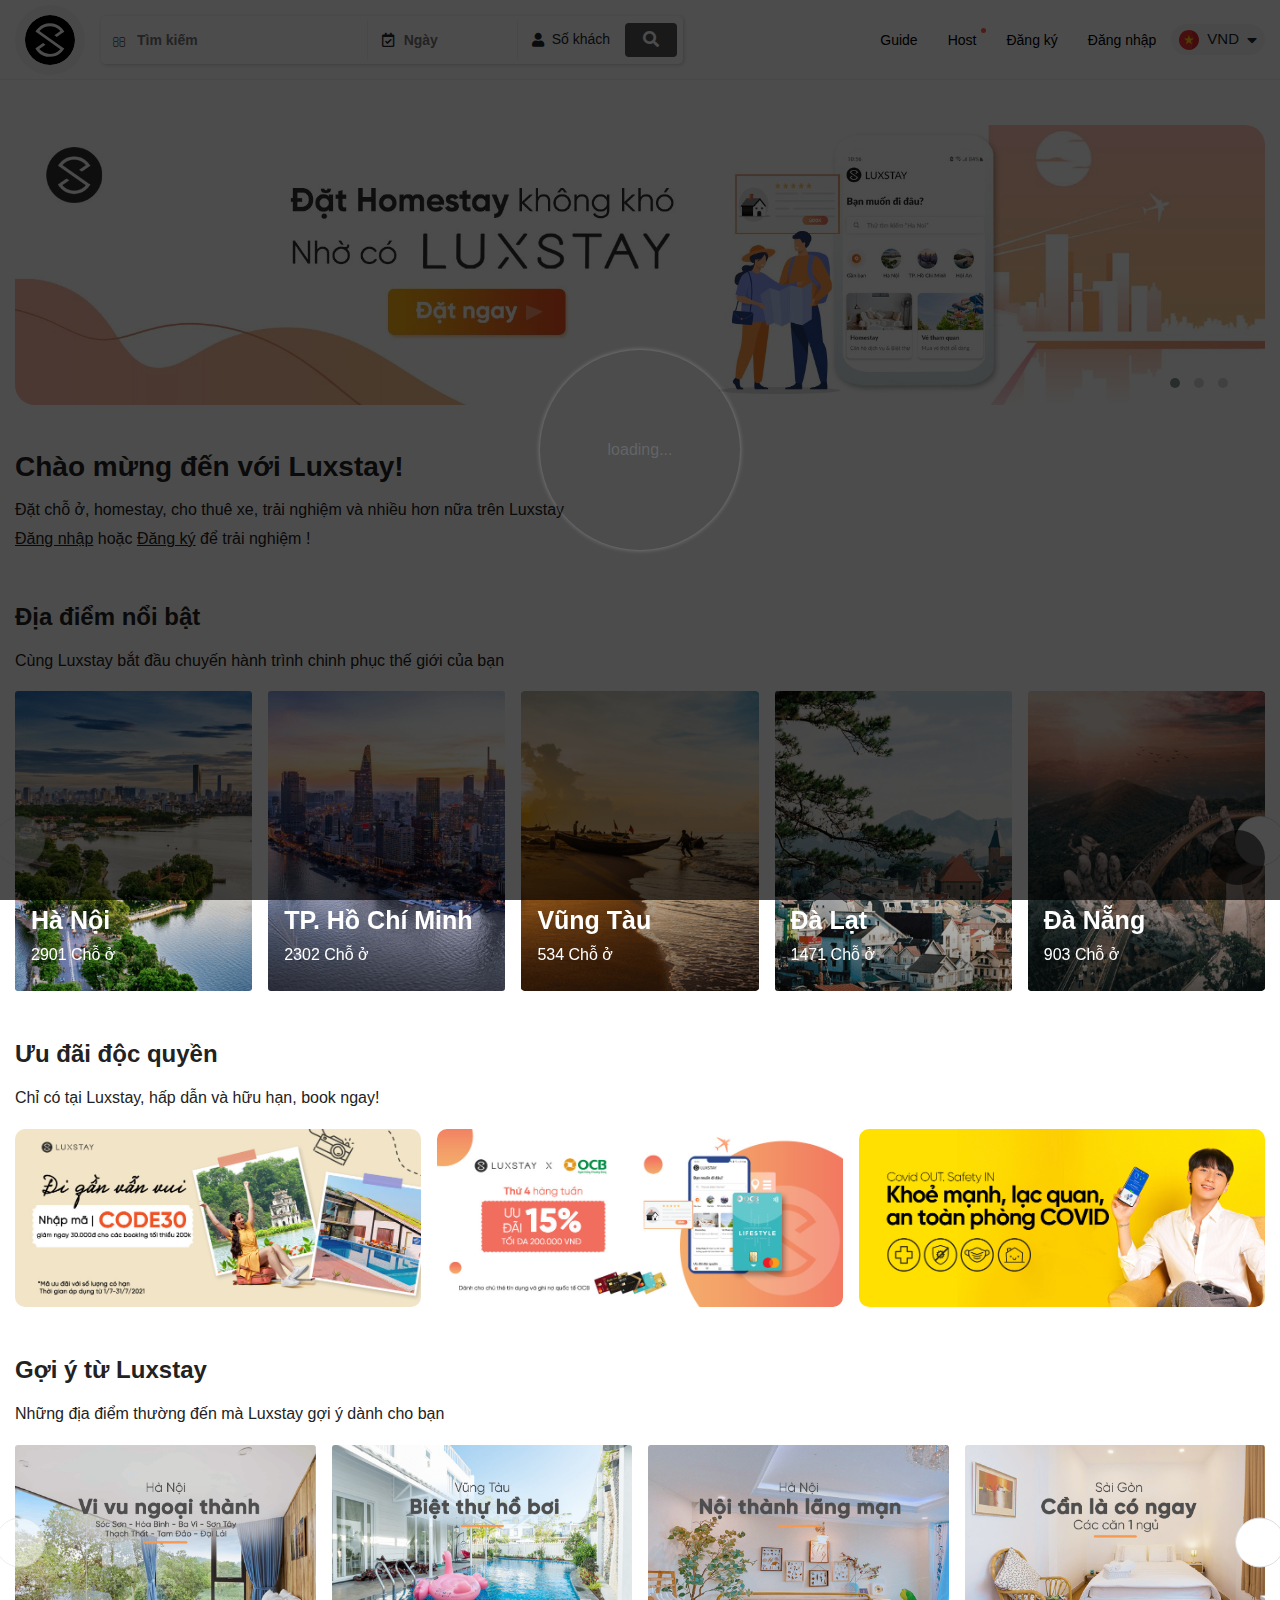
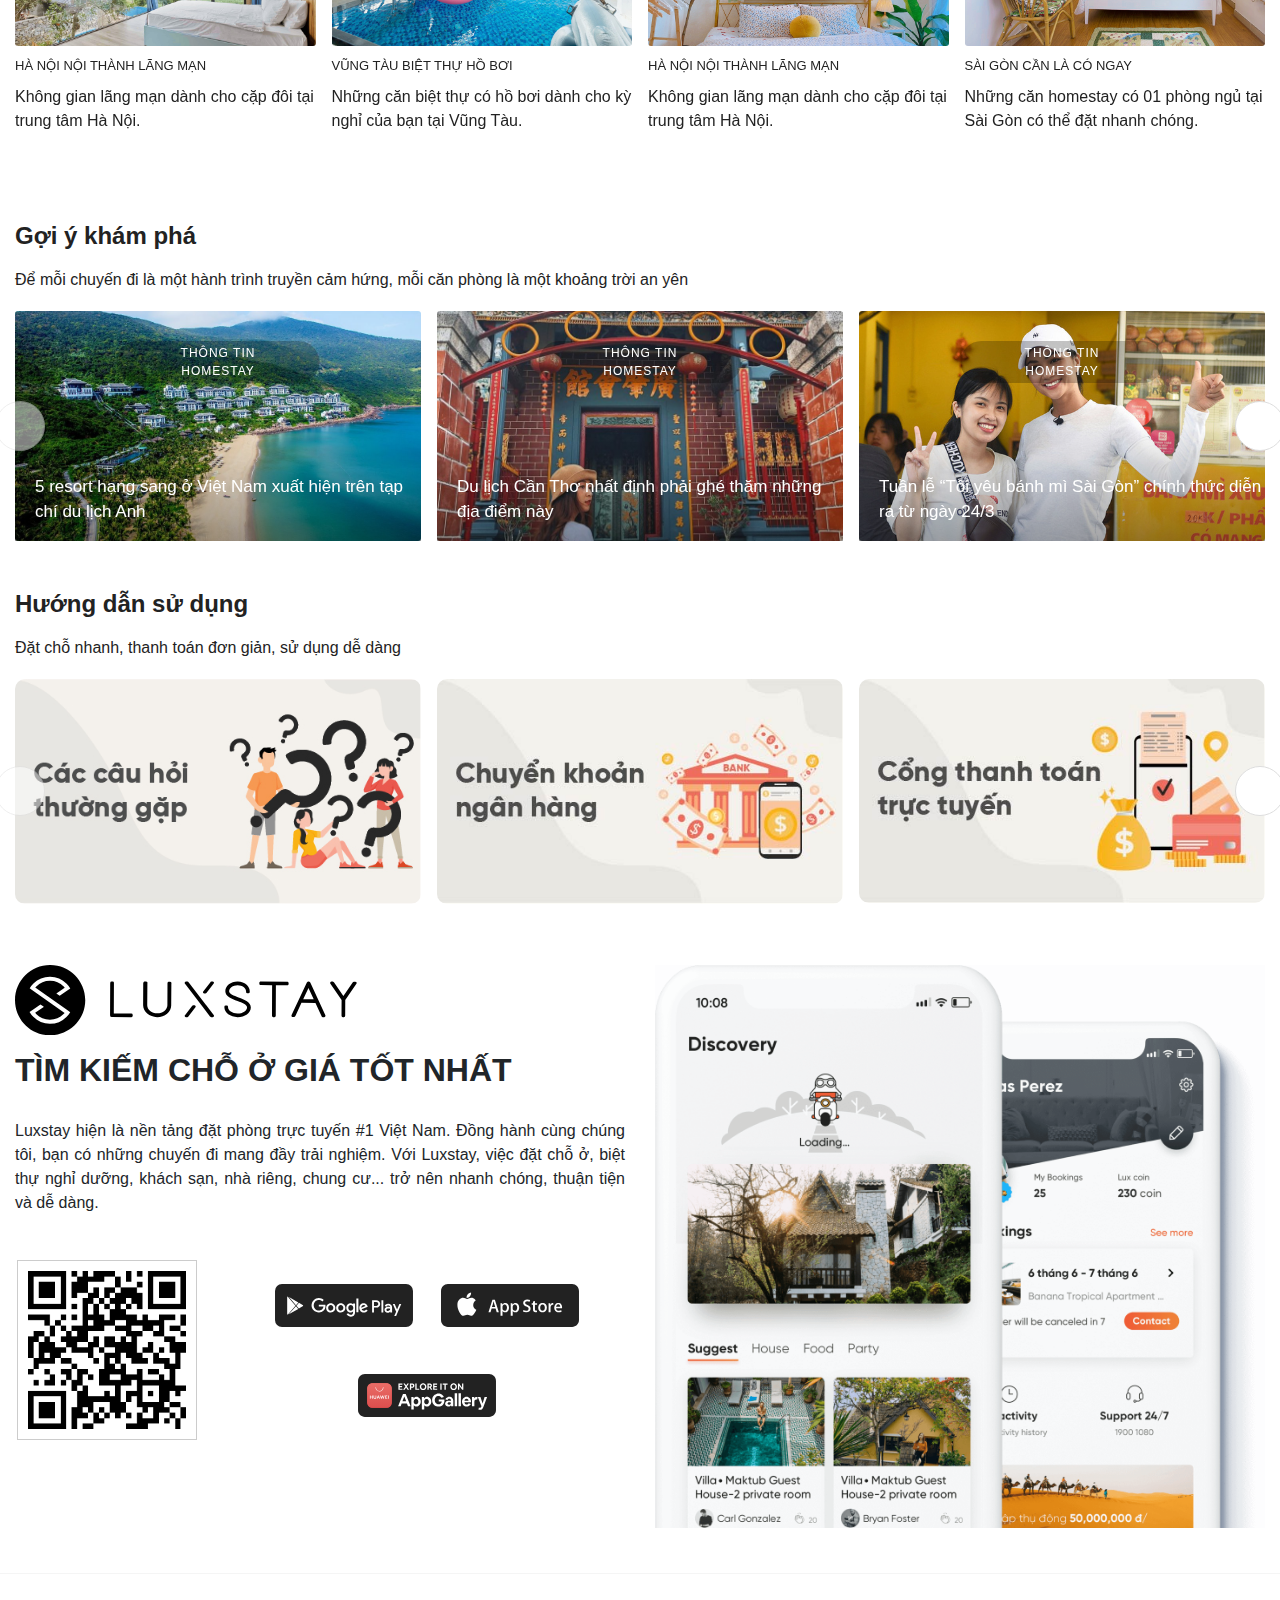
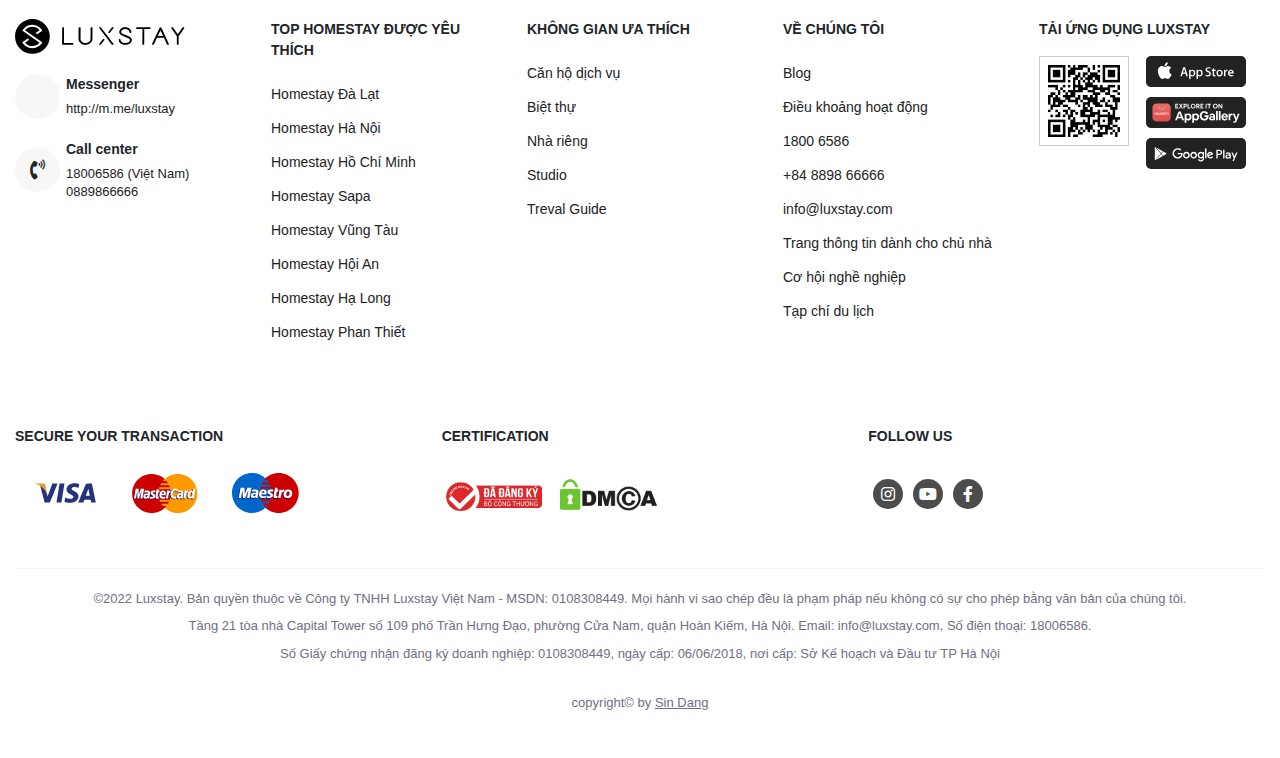
==== commit 6583772f: "Bottom to Top" ====
--- a/luxstay/index.html
+++ b/luxstay/index.html
@@ -1137,7 +1137,9 @@
                     <a href="#" class="footer__content-link">Homestay Hội An</a>
                   </li>
                   <li class="footer__content-item">
-                    <a href="#" class="footer__content-link">Homestay Hạ Long</a>
+                    <a href="#" class="footer__content-link"
+                      >Homestay Hạ Long</a
+                    >
                   </li>
                   <li class="footer__content-item">
                     <a href="#" class="footer__content-link"
@@ -1188,7 +1190,9 @@
                     <a href="#" class="footer__content-link">+84 8898 66666</a>
                   </li>
                   <li class="footer__content-item">
-                    <a href="#" class="footer__content-link">info@luxstay.com</a>
+                    <a href="#" class="footer__content-link"
+                      >info@luxstay.com</a
+                    >
                   </li>
                   <li class="footer__content-item">
                     <a href="#" class="footer__content-link"
@@ -1318,7 +1322,7 @@
               </div>
             </div>
           </div>
-          
+
           <div id="copyright">
             <div class="container">
               <p class="copyright-content">
@@ -1343,6 +1347,14 @@
             </div>
           </div>
         </div>
+
+        <div class="bottom-on-top">
+          <div class="bottom-on-top__container">
+            <a href="#">
+              <i class="fas fa-arrow-up bottom-on-top__btn"></i>
+            </a>
+          </div>
+        </div>
       </footer>
     </div>
 
--- a/luxstay/assets/css/style.css
+++ b/luxstay/assets/css/style.css
@@ -12,8 +12,7 @@
     position: fixed;
     z-index: 100;
 
-    /* display: flex; */
-    display: none;
+    display: flex;
 
     flex-direction: column;
     justify-content: center;
@@ -794,7 +793,7 @@
 
 /* [Slider] */
 .slider {
-    margin-top: calc(80px + 45px);
+    padding-top: calc(80px + 45px);
 }
 
 .owl-dots {
@@ -1271,4 +1270,33 @@
 .author-copyright a {
     text-decoration: underline;
     color: #716F81;
-}+}
+
+/* [Bottom on top] */
+
+.bottom-on-top {
+    position: fixed;
+    right: 15px;
+    bottom: 15px;
+    z-index: 10;
+}
+
+.bottom-on-top__btn {
+    display: flex;
+    align-items: center;
+    justify-content: center;
+    
+    width: 55px;
+    height: 55px;
+    border-radius: 100%;
+    font-size: 24px;
+    font-weight: 400;
+    opacity: 0.6;
+    
+    background: black;
+    color: #fff;
+}
+
+.bottom-on-top__btn:hover {
+    opacity: 1;
+}
--- a/luxstay/assets/css/daterangepicker/all.css
+++ b/luxstay/assets/css/daterangepicker/all.css
@@ -1,13 +1,12 @@
 .daterangepicker {
 	position: fixed;
+	top: 64px !important;
 	color: inherit;
 	background-color: #fff;
 	border-radius: 4px;
 	border: 1px solid #ddd;
 	padding: 0;
 	margin-top: 7px;
-	/* top: 63px !important;
-	left: 222px !important; */
 	z-index: 3001;
 	display: none;
 }
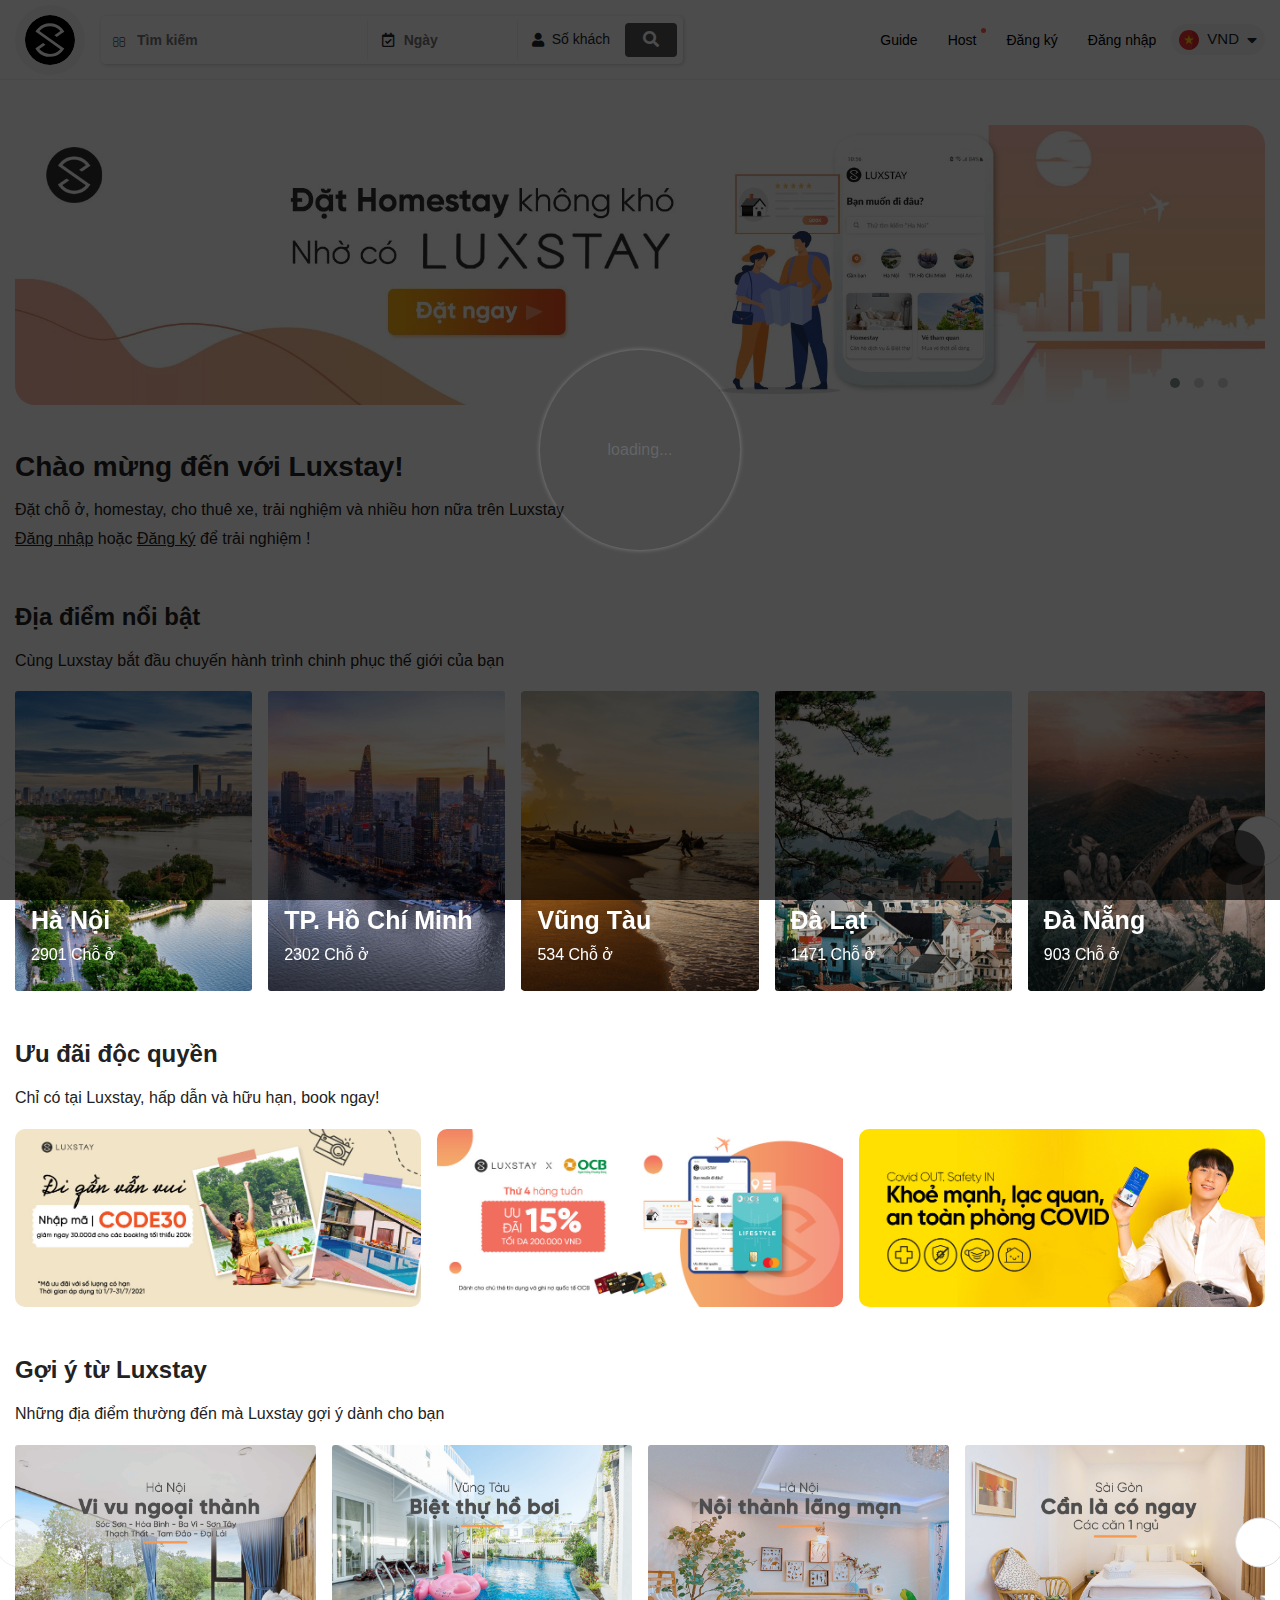
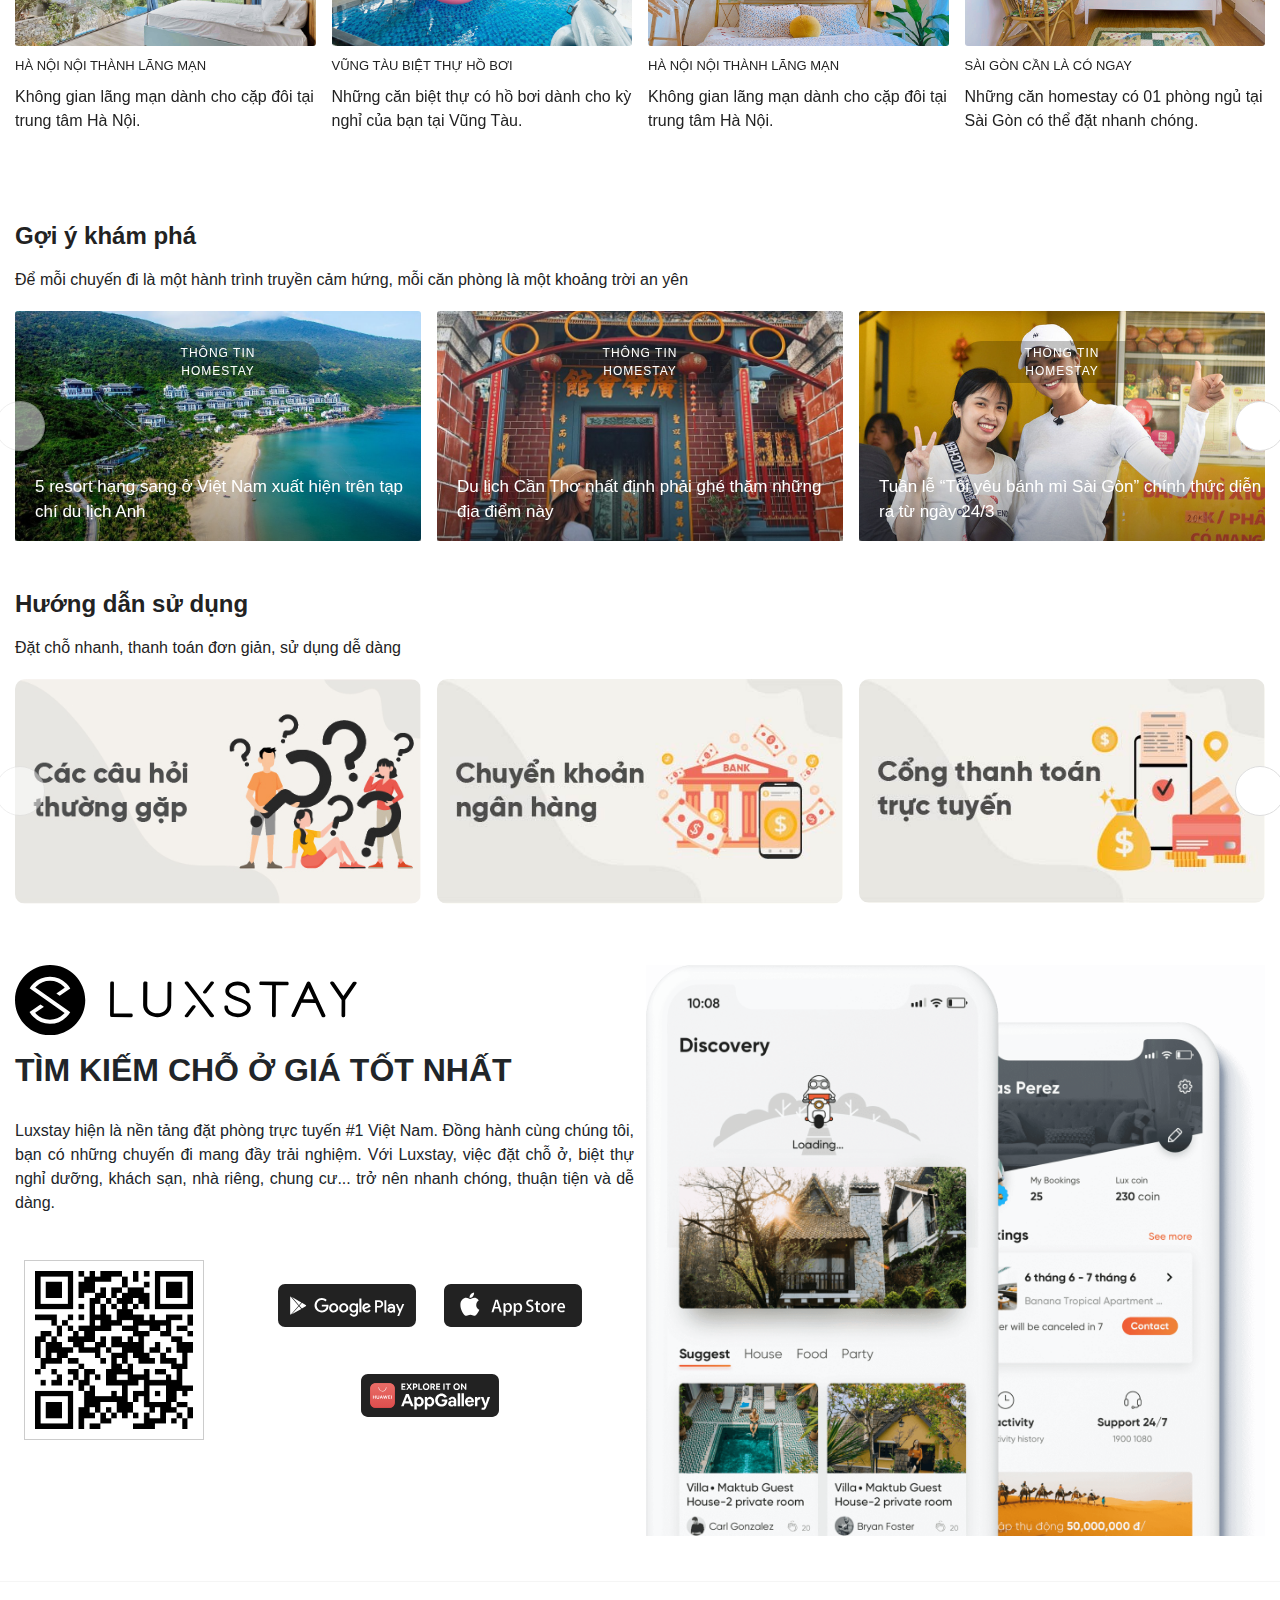
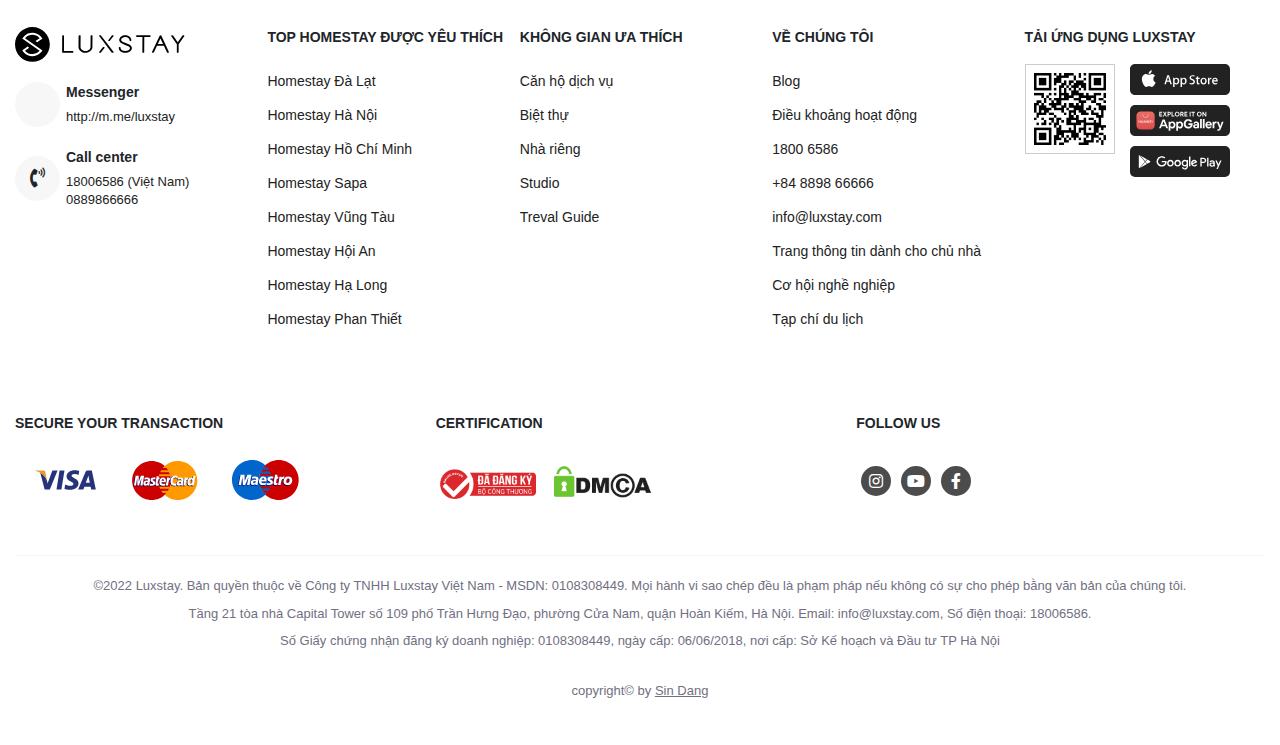
==== commit 91e711d3: "Province, login, register page" ====
--- a/luxstay/index.html
+++ b/luxstay/index.html
@@ -111,6 +111,7 @@
                   placeholder="Tìm kiếm"
                   class="header__search-input"
                 />
+                <span class="fal fa-times header__search-icon-del"></span>
               </div>
 
               <div class="header__search-options">
@@ -318,10 +319,10 @@
                   <a href="#" class="header__nav-link host">Host</a>
                 </li>
                 <li class="header__nav-item">
-                  <a href="#" class="header__nav-link">Đăng ký</a>
+                  <a href="register.html" class="header__nav-link">Đăng ký</a>
                 </li>
                 <li class="header__nav-item">
-                  <a href="#" class="header__nav-link">Đăng nhập</a>
+                  <a href="login.html" class="header__nav-link">Đăng nhập</a>
                 </li>
                 <li class="header__nav-item">
                   <div class="header__nav-language">
@@ -421,10 +422,10 @@
                   >
                 </li>
                 <li class="nav__mobile-item">
-                  <a href="#" class="nav__mobile-link">Đăng ký</a>
+                  <a href="register.html" class="nav__mobile-link">Đăng ký</a>
                 </li>
                 <li class="nav__mobile-item">
-                  <a href="#" class="nav__mobile-link">Đăng nhập</a>
+                  <a href="login.html" class="nav__mobile-link">Đăng nhập</a>
                 </li>
                 <li class="nav__mobile-item">
                   <div class="nav__mobile-language">
@@ -533,8 +534,8 @@
             <p class="content-description">
               Đặt chỗ ở, homestay, cho thuê xe, trải nghiệm và nhiều hơn nữa
               trên Luxstay <br />
-              <a href="#" class="content__description-link">Đăng nhập</a> hoặc
-              <a href="#" class="content__description-link">Đăng ký</a> để trải
+              <a href="login.html" class="content__description-link">Đăng nhập</a> hoặc
+              <a href="register.html" class="content__description-link">Đăng ký</a> để trải
               nghiệm !
             </p>
           </div>
@@ -552,7 +553,7 @@
               <div class="content__slider">
                 <div class="owl-carousel" id="content-slider">
                   <div class="item content__slider-item">
-                    <a href="#"
+                    <a href="./province.html"
                       ><img
                         src="./assets/img/location/location1.png"
                         alt=""
@@ -565,7 +566,7 @@
                     </a>
                   </div>
                   <div class="item content__slider-item">
-                    <a href="#"
+                    <a href="./province.html"
                       ><img
                         src="./assets/img/location/location2.png"
                         alt=""
@@ -578,7 +579,7 @@
                     </a>
                   </div>
                   <div class="item content__slider-item">
-                    <a href="#"
+                    <a href="./province.html"
                       ><img
                         src="./assets/img/location/location3.png"
                         alt=""
@@ -591,7 +592,7 @@
                     </a>
                   </div>
                   <div class="item content__slider-item">
-                    <a href="#"
+                    <a href="./province.html"
                       ><img
                         src="./assets/img/location/location4.png"
                         alt=""
@@ -604,7 +605,7 @@
                     </a>
                   </div>
                   <div class="item content__slider-item">
-                    <a href="#"
+                    <a href="./province.html"
                       ><img
                         src="./assets/img/location/location5.png"
                         alt=""
@@ -617,7 +618,7 @@
                     </a>
                   </div>
                   <div class="item content__slider-item">
-                    <a href="#"
+                    <a href="./province.html"
                       ><img
                         src="./assets/img/location/location6.png"
                         alt=""
@@ -630,7 +631,7 @@
                     </a>
                   </div>
                   <div class="item content__slider-item">
-                    <a href="#"
+                    <a href="./province.html"
                       ><img
                         src="./assets/img/location/location7.png"
                         alt=""
@@ -643,7 +644,7 @@
                     </a>
                   </div>
                   <div class="item content__slider-item">
-                    <a href="#"
+                    <a href="./province.html"
                       ><img
                         src="./assets/img/location/location8.png"
                         alt=""
--- a/luxstay/assets/css/style.css
+++ b/luxstay/assets/css/style.css
@@ -167,17 +167,34 @@
     font-size: 14px;
 }
 
+.header__search-icon,
+.header__search-icon-del {
+    position: absolute;
+
+    display: flex;
+    justify-content: center;
+    align-items: center;
+
+    height: 100%;
+    color: #423F3E;
+}
+
 .header__search-icon {
-    position: absolute;
     top: 2px;
 
-    display: flex;
-    justify-content: center;
-    align-items: center;
-
-    height: 100%;
     width: 36px;
-    color: #423F3E;
+}
+
+.header__search-icon-del {
+    display: none;
+    right: 0;
+
+    width: 25px;
+    cursor: pointer;
+}
+
+.header__search-icon-del:hover {
+    color: var(--tomato-color);
 }
 
 .header__search-input {
@@ -199,6 +216,7 @@
 .header__search-suggest {
     position: absolute;
     top: calc(100% + 5px);
+    z-index: 5;
 
     display: none;
 
@@ -485,6 +503,7 @@
     position: absolute;
     top: calc(100% + 8px);
     right: -60px;
+    z-index: 5;
 
     display: none;
 
@@ -838,7 +857,6 @@
     margin-top: 12px;
 
     line-height: 1.8;
-    text-align: justify;
     text-align: justify;
 }
 
@@ -1285,14 +1303,14 @@
     display: flex;
     align-items: center;
     justify-content: center;
-    
+
     width: 55px;
     height: 55px;
     border-radius: 100%;
     font-size: 24px;
     font-weight: 400;
     opacity: 0.6;
-    
+
     background: black;
     color: #fff;
 }
@@ -1300,3 +1318,576 @@
 .bottom-on-top__btn:hover {
     opacity: 1;
 }
+
+/* Province Page */
+
+/* [Header] */
+.header-v2 {
+    height: var(--header-height);
+    border-bottom: 1px solid #f2f2f2;
+    background-color: var(--white-color);
+}
+
+
+.header-wrap {
+    position: fixed;
+    top: 0;
+    right: 0;
+    left: 0;
+    z-index: 2;
+
+    height: var(--header-wrap);
+    background-color: var(--white-color);
+}
+
+.header__more {
+    height: var(--header-more);
+}
+
+.header__more.is-show {
+    display: none;
+}
+
+.header__more-list {
+    display: flex;
+    align-items: center;
+
+    height: 100%;
+    margin-bottom: 0;
+}
+
+.header__more-item {
+    margin-right: 5px;
+    border: 1px solid rgba(206, 206, 206, 0.5);
+    border-radius: 3px;
+    list-style: none;
+    padding: 4px 0;
+    border-radius: 5px;
+}
+
+.header__more-link {
+    padding: 8px 12px;
+    font-size: 14px;
+    font-weight: 500;
+    color: #222;
+    opacity: 0.8;
+}
+
+.header__more-link:hover {
+    background: var(--tomato-color);
+    color: var(--white-color);
+    border-radius: 5px;
+}
+
+/* [Main] */
+.main-v2 {
+    position: relative;
+
+    padding-top: calc(140px + 10px);
+    padding-bottom: 75px;
+
+    color: #222222;
+}
+
+.main-v2::after {
+    content: "";
+    position: absolute;
+    display: block;
+    border-bottom: 1px solid #f2f2f2;
+    height: 0px;
+    width: 100%;
+    padding-bottom: 75px;
+}
+
+.content__room-list {
+    padding-top: 24px;
+}
+
+.content__room-item {
+    height: 100%;
+    margin-bottom: 18px;
+}
+
+.content__room-img {
+    height: 160px;
+    width: 100%;
+    object-fit: fill;
+}
+
+.content__room-description {
+    margin-top: 5px;
+}
+
+.content__sub {
+    display: flex;
+    justify-content: space-between;
+    align-items: center;
+}
+
+.content__sub-title {
+    margin-bottom: 0;
+    font-size: 14px;
+    color: rgb(118, 118, 118);
+}
+
+.content__sub-star {
+    font-size: 12px;
+}
+
+.content__sub-icon {
+    color: darkorange;
+}
+
+.content__room-heading {
+    display: flex;
+    flex-wrap: wrap;
+    justify-content: space-between;
+    align-items: center;
+}
+
+.content__heading-icon {
+    font-size: 14px;
+    position: relative;
+
+    filter: drop-shadow(2px 2px 2px #fce0d3);
+}
+
+.content__heading-link {
+    margin-bottom: 0;
+    font-size: 14px;
+    color: rgb(72, 72, 72);
+    display: -webkit-box;
+    line-height: 1.3;
+    -webkit-line-clamp: 1;
+    -webkit-box-orient: vertical;
+    overflow: hidden;
+    text-overflow: ellipsis;
+
+    width: 210px;
+    transition: all 0.4s;
+}
+
+.content__heading-link:hover {
+    color: var(--tomato-color);
+}
+
+.content__heading-price {
+    font-weight: 700;
+    font-size: 12px;
+    margin-top: 4px;
+}
+
+/* [Pagination] */
+.paginate {
+    margin-top: 36px;
+}
+
+.paginate__list {
+    display: flex;
+    align-items: center;
+    justify-content: center;
+
+    margin-bottom: 8px;
+}
+
+.paginate__item {
+    list-style: none;
+    display: inline-block;
+    margin: 0 8px;
+    font-weight: 700;
+}
+
+.paginate__item.active {
+    width: 35px;
+    height: 35px;
+    background-color: #222;
+    border-radius: 50%;
+    text-align: center;
+    line-height: 35px;
+}
+
+.paginate__item.active .paginate__link {
+    color: var(--white-color);
+}
+
+.paginate__link {
+    display: flex;
+    align-items: center;
+    justify-content: center;
+
+    font-size: 16px;
+    text-decoration: none;
+    color: #222;
+}
+
+.paginate__link:hover {
+    color: var(--tomato-color);
+}
+
+.paginate__content {
+    font-size: 18px;
+    text-align: center;
+}
+
+.paginate__item-move {
+    display: flex;
+    align-items: center;
+    justify-content: center;
+
+    width: 35px;
+    height: 35px;
+    background-color: var(--white-color);
+    border-radius: 50%;
+    box-shadow: 0 0 2px rgba(0, 0, 0, 0.5);
+}
+
+.paginate__right-icon {
+    font-size: 14px;
+}
+
+/* [Footer] */
+.footer-v2 {
+    width: 100%;
+    background-color: var(--white-color);
+    height: 100%;
+    
+    padding: 24px 0;
+}
+
+.footer__content {
+    font-size: 14px;
+    color: rgba(0, 0, 0, 0.6);
+    text-align: center;
+}
+
+.footer__content-text {
+    margin-bottom: 16px;
+}
+
+/* [Login] */
+.main-login {
+    padding-top: 80px;
+}
+
+.main-login::after {
+    content: "";
+    position: absolute;
+    display: block;
+    border-bottom: 1px solid #f2f2f2;
+    height: 0px;
+    width: 100%;
+}
+
+.welcome__login {
+    height: 170px;
+    background: linear-gradient(90deg, #f65e38 0, #f68a39 51%, #f65e38);
+    color: #fff;
+}
+
+.welcome__login-wrap {
+    display: flex;
+    flex-direction: column;
+    justify-content: center;
+    height: 170px;
+    padding: 0px 36px;
+}
+
+.welcome__login-title {
+    font-size: 24px;
+    margin-bottom: 16px;
+}
+
+.welcome__login-desc {
+    font-size: 16px;
+}
+
+.media {
+    margin-top: 48px;
+}
+
+.media__img {
+    width: 55px;
+    height: 70px;
+}
+
+.media__title {
+    margin: 24px 0 14px;
+    font-size: 16px;
+    font-weight: 700;
+}
+
+.media__content {
+    color: #555;
+}
+
+.login__container {
+    width: 95%;
+    min-height: 300px;
+    border-radius: 12px;
+    background-color: var(--white-color);
+    box-shadow: 0px 0px 5px rgb(0 0 0 / 50%);
+    padding: 24px 32px;
+
+    position: relative;
+    top: -90px;
+}
+
+.login__heading {
+    font-size: 20px;
+    margin-bottom: 24px;
+}
+
+.input-group {
+    margin-bottom: 30px;
+}
+
+.input-group__label {
+    font-size: 14px;
+    font-weight: 500;
+}
+
+.login__body {
+    height: 100%;
+}
+
+.form-group {
+    display: flex;
+    margin-bottom: 16px;
+    flex-direction: column;
+}
+
+.form-label {
+    font-weight: 700;
+    padding-bottom: 6px;
+    line-height: 18px;
+    font-size: 14px;
+}
+
+.form-control {
+    height: 40px;
+    padding: 8px 12px;
+    border: 1px solid #b3b3b3;
+    border-radius: 3px;
+    outline: none;
+    font-size: 14px;
+    vertical-align: middle;
+}
+
+.form-control:hover {
+    border-color: #1dbfaf;
+}
+
+.form-group.invalid .form-control {
+    border-color: #f33a58;
+}
+
+.form-group.invalid .form-message {
+    color: #f33a58;
+}
+
+.form-message {
+    font-size: 12px;
+    line-height: 16px;
+    padding: 4px 0 0;
+}
+
+.form-submit {
+    background: linear-gradient(90deg, #f65e38 0, #f68a39 51%, #f65e38);
+    margin-top: 12px;
+    padding: 12px 16px;
+    font-weight: 600;
+    color: #fff;
+    border: none;
+    width: 100%;
+    font-size: 14px;
+    border-radius: 8px;
+    cursor: pointer;
+    animation: opacity 3s ease-in infinite;
+
+}
+
+.form-submit:hover {
+    background-position: 100%;
+}
+
+.form-submit:focus {
+    outline: none;
+}
+
+@keyframes opacity {
+    0% {
+        opacity: 0.8;
+    }
+
+    100% {
+        opacity: 1;
+    }
+}
+
+.login__footer {
+    display: flex;
+    flex-direction: column;
+    align-items: center;
+
+    margin-top: 18px;
+}
+
+.forgot-password {
+    margin-bottom: 18px;
+    font-size: 16px;
+}
+
+.forgot-password__link {
+    color: var(--tomato-color);
+    transition: all .6s;
+}
+
+.forgot-password__link:hover {
+    color: #222;
+}
+
+.account {
+    margin-bottom: 18px;
+    font-size: 16px;
+}
+
+.account__link {
+    color: var(--tomato-color);
+    transition: all .6s;
+}
+
+.account__link:hover {
+    color: #222;
+}
+
+.login__social-title {
+    text-align: center;
+}
+
+.login__social-button {
+    margin-top: 18px;
+}
+
+.social-button__facebook,
+.social-button__google {
+    display: flex;
+    justify-content: space-around;
+    align-items: center;
+
+    border: 1px solid #e6e6e6;
+    padding: 10px;
+    border-radius: 8px;
+}
+
+.social-button__facebook {
+    margin-bottom: 20px;
+}
+
+.social-button__facebook-link,
+.social-button__google-link {
+    color: #555;
+    font-size: 15px;
+}
+
+.social-button__facebook-link:hover,
+.social-button__google-link:hover {
+    color: var(--tomato-color);
+}
+
+.social-button__facebook-icon {
+    font-size: 20px;
+    color: blue;
+}
+
+.social-button__google-icon {
+    font-size: 20px;
+}
+
+/* [Register] */
+.main-register {
+    padding-top: 80px;
+}
+
+.main-register::after {
+    content: "";
+    position: absolute;
+    display: block;
+    border-bottom: 1px solid #f2f2f2;
+    height: 0px;
+    width: 100%;
+}
+
+.welcome__register {
+    height: 170px;
+    background: linear-gradient(90deg, #f65e38 0, #f68a39 51%, #f65e38);
+    color: #fff;
+}
+
+.welcome__register-wrap {
+    display: flex;
+    flex-direction: column;
+    justify-content: center;
+    height: 170px;
+    padding: 0px 36px;
+}
+
+.welcome__register-title {
+    font-size: 24px;
+    margin-bottom: 16px;
+}
+
+.welcome__register-desc {
+    font-size: 16px;
+}
+
+.register__container {
+    width: 95%;
+    min-height: 300px;
+    border-radius: 12px;
+    background-color: var(--white-color);
+    box-shadow: 0px 0px 5px rgb(0 0 0 / 50%);
+    padding: 24px 32px;
+
+    position: relative;
+    top: -90px;
+}
+
+.register__heading {
+    font-size: 20px;
+    margin-bottom: 24px;
+}
+
+.register__body {
+    height: 100%;
+}
+
+.register__footer {
+    display: flex;
+    flex-direction: column;
+    align-items: center;
+
+    margin-top: 18px;
+}
+
+.register__social-title {
+    text-align: center;
+}
+
+.register__social-button {
+    margin-top: 18px;
+}
+
+.regulation {
+    margin-bottom: 18px;
+    font-size: 14px;
+}
+
+.regulation__link {
+    color: var(--tomato-color);
+    transition: all .6s;
+}
+
+.regulation__link:hover {
+    color: #222;
+}
+
--- a/luxstay/assets/css/base.css
+++ b/luxstay/assets/css/base.css
@@ -5,7 +5,9 @@
   --dark-color: #555555;
   --tomato-color: tomato;
 
+  --header-wrap: 140px;
   --header-height: 80px;
+  --header-more: calc(var(--header-wrap) - var(--header-height));
   --header-search: 48px;
 }
 
--- a/luxstay/assets/css/grid.css
+++ b/luxstay/assets/css/grid.css
@@ -44,8 +44,8 @@
 	display: flex;
 	-ms-flex-wrap: wrap;
 	flex-wrap: wrap;
-	margin-right: -15px;
-	margin-left: -15px;
+	margin-right: -6px;
+	margin-left: -6px;
 }
 
 .no-gutters {
@@ -136,8 +136,8 @@
 .col-xl-auto {
 	position: relative;
 	width: 100%;
-	padding-right: 15px;
-	padding-left: 15px;
+	padding-right: 6px;
+	padding-left: 6px;
 }
 
 .col {
--- a/luxstay/assets/css/responsive.css
+++ b/luxstay/assets/css/responsive.css
@@ -54,6 +54,64 @@
 	.download-app__by-image {
 		display: none;
 	}
+	
+	.header-wrap {
+		height: 80px;
+	}
+	
+	.header__more {
+		display: none;
+	} 
+	
+	.main-v2 {
+		padding-top: 80px;
+	}
+	
+	.header__more.is-show {
+		display: block;
+	}
+	
+	.content-description { 
+		margin-top: 24px;
+	}
+	
+	.content__heading-link {
+		width: 380px;
+	}
+	
+	.content__room-img {
+		height: 180px;
+	}
+	
+	.welcome__login-title {
+		font-size: 18px;
+	}
+	
+	.welcome__login-desc {
+		font-size: 13px;
+	}
+	
+	.login__container {
+		width: 100%;
+		top: -20px;
+	}
+	
+	.welcome__register-title {
+		font-size: 18px;
+	}
+	
+	.welcome__register-desc {
+		font-size: 13px;
+	}
+	
+	.register__container {
+		width: 100%;
+		top: -20px;
+	}
+	
+	.footer-v2 {
+		background: #f6f6f6;
+	}
 }
 
 /* Tablet: width >= 740px and width < 1024px */
@@ -91,6 +149,48 @@
 	.app-download-store {
 		text-align: center;
 	}
+	
+	.header-wrap {
+		height: 80px;
+	}
+	
+	.header__more {
+		display: none;
+	}
+	
+	.main-v2 {
+		padding-top: 80px;
+	}
+	
+	.header__more.is-show {
+		display: block;
+	}
+	
+	.content-description { 
+		margin-top: 24px;
+	}
+	
+	.content__heading-link {
+		width: 310px;
+	}
+	
+	.content__room-img {
+		height: 180px;
+	}
+	
+	.login__container {
+		width: 100%;
+		top: -40px;
+	}
+	
+	.register__container {
+		width: 100%;
+		top: -40px;
+	}
+	
+	.footer-v2 {
+		background: #f6f6f6;
+	}
 }
 
 /* PC: width >= 1024px and width < 1279px*/
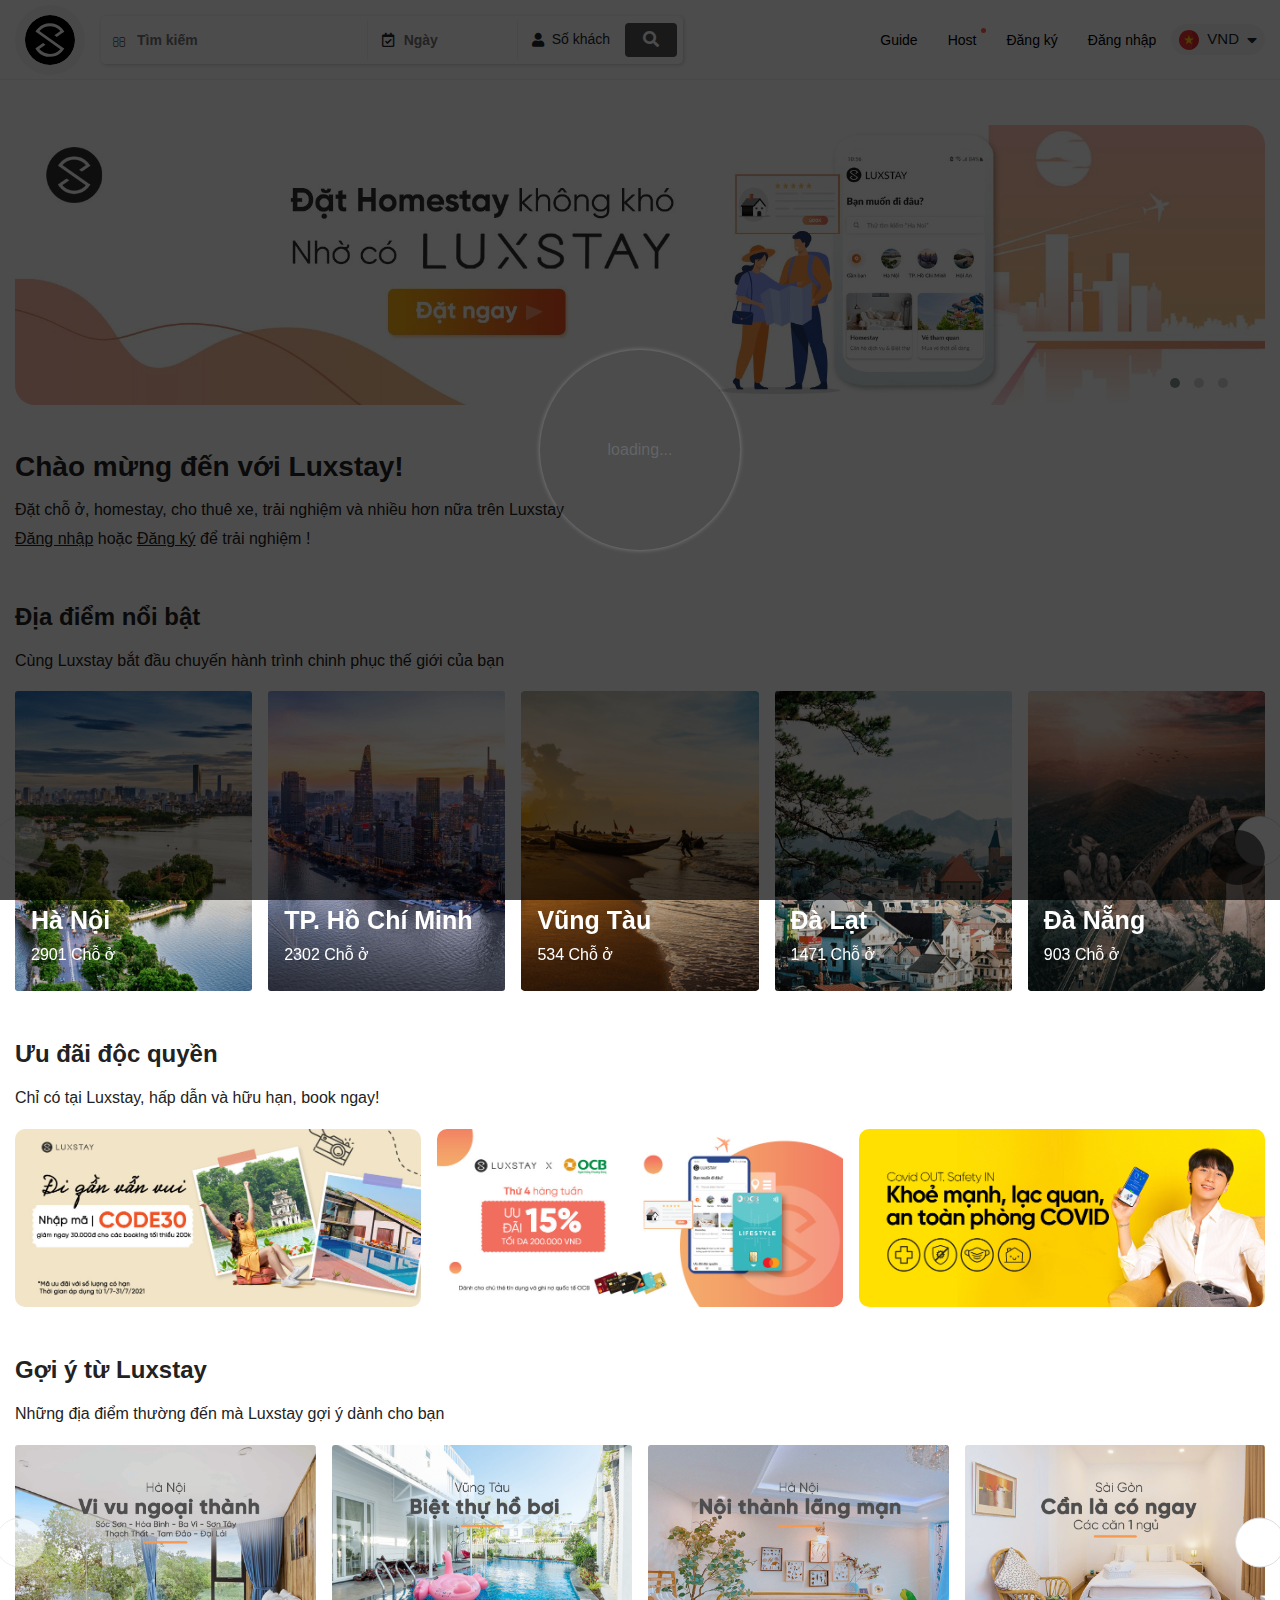
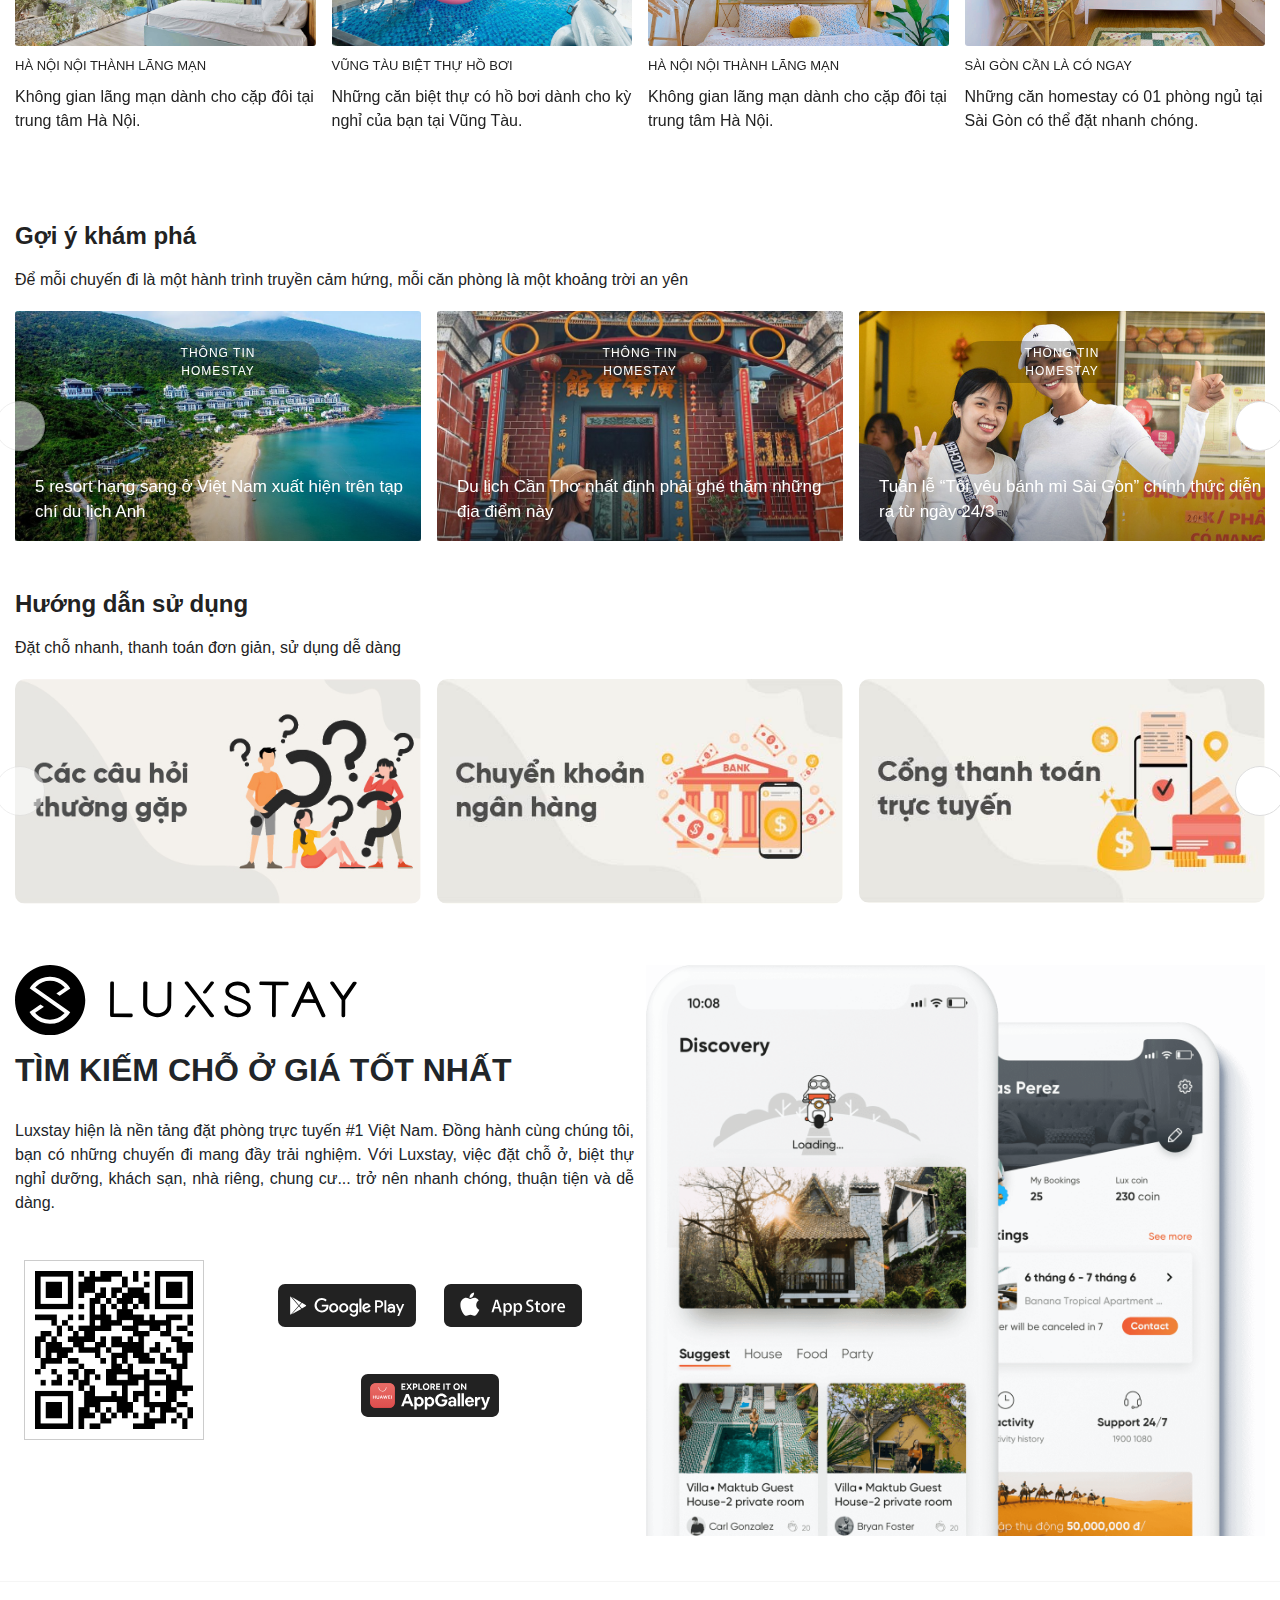
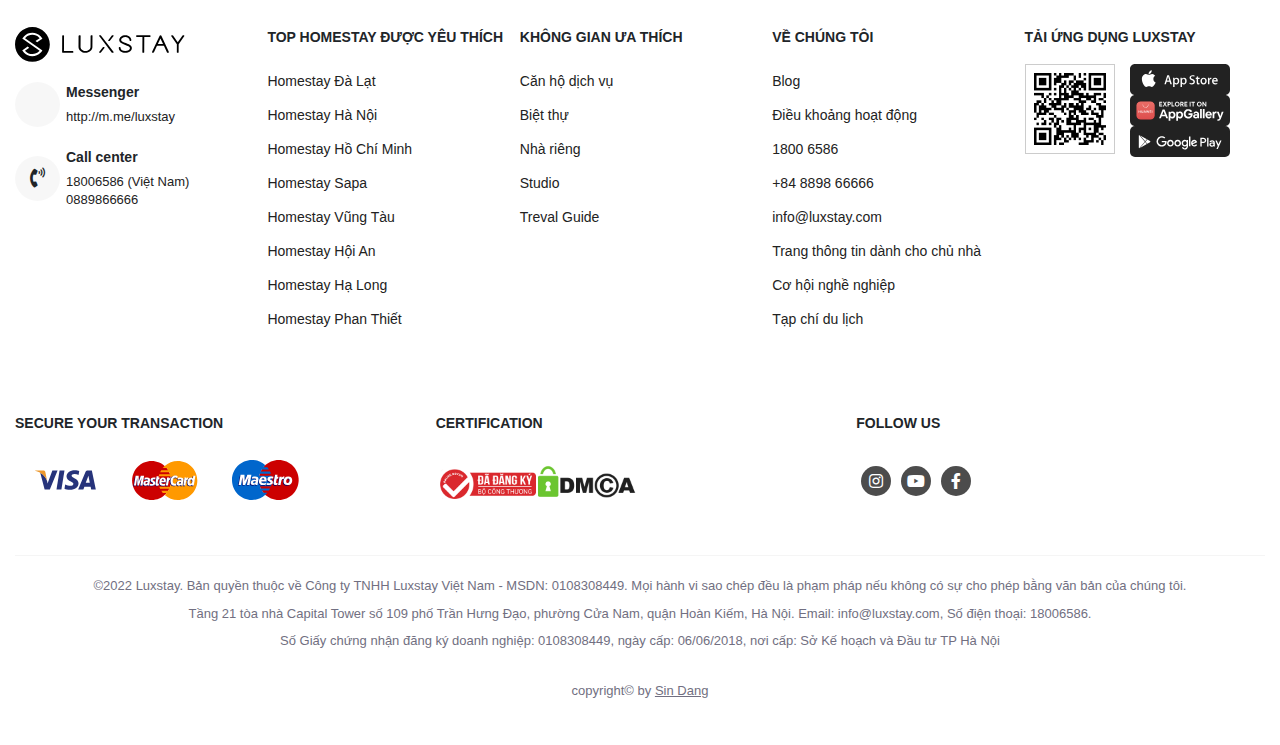
==== commit 908b9423: "Minifile JS, CSS" ====
--- a/luxstay/index.html
+++ b/luxstay/index.html
@@ -77,7 +77,7 @@
           <div class="header-container">
             <!-- [Logo and Search] -->
             <div class="header__logo">
-              <a href="#">
+              <a href="index.html">
                 <svg
                   version="1.1"
                   viewBox="0 0 50 50"
--- a/luxstay/assets/css/style.css
+++ b/luxstay/assets/css/style.css
@@ -7,1887 +7,4 @@
 		5. Other (cursor)
 */
 
-/* [Loading Page] */
-#loader-wrapper {
-    position: fixed;
-    z-index: 100;
-
-    display: flex;
-
-    flex-direction: column;
-    justify-content: center;
-    align-items: center;
-    width: 100%;
-    height: 100vh;
-    opacity: 70%;
-
-    background: var(--black-color);
-}
-
-#loader {
-    position: absolute;
-
-    width: 200px;
-    height: 200px;
-    border-radius: 50%;
-    animation: ring 2s linear infinite;
-}
-
-@keyframes ring {
-    0% {
-        transform: rotate(0deg);
-        box-shadow: 1px 5px 2px #e65c00;
-    }
-
-    50% {
-        transform: rotate(180deg);
-        box-shadow: 1px 5px 2px #18b201;
-    }
-
-    100% {
-        transform: rotate(360deg);
-        box-shadow: 1px 5px 2px #0456c8;
-    }
-}
-
-#loader:before {
-    position: absolute;
-    content: '';
-    left: 0;
-    top: 0;
-
-    height: 100%;
-    width: 100%;
-    border-radius: 50%;
-    box-shadow: 0 0 5px rgba(255, 255, 255, .3);
-}
-
-#loader span {
-    animation: text 3s ease-in-out infinite;
-
-    font-size: 20px;
-    text-transform: uppercase;
-    letter-spacing: 1px;
-    line-height: 200px;
-
-    color: #737373;
-}
-
-@keyframes text {
-    50% {
-        color: black;
-    }
-}
-
-.loader-section.section-right,
-.loader-section.section-left {
-    content: "";
-    position: absolute;
-    top: 0;
-    left: 50%;
-    bottom: 0;
-    right: 50%;
-
-    -webkit-transition: all 0.3s ease-in;
-    -o-transition: all 0.3s ease-in;
-    transition: all 0.3s ease-in;
-
-}
-
-.loader-section.section-right.no-js {
-    right: 0;
-
-    transition: all 0.3s ease-in;
-    background: rgba(255, 255, 255, 0.2);
-}
-
-.loader-section.section-left.no-js {
-    left: 0;
-
-    transition: all 0.3s ease-in;
-    background: rgba(255, 255, 255, 0.2);
-}
-
-/* [Header] */
-.header {
-    position: fixed;
-    top: 0;
-    right: 0;
-    left: 0;
-    z-index: 2;
-
-    height: var(--header-height);
-    border-bottom: 1px solid #f2f2f2;
-    background-color: var(--white-color);
-}
-
-.header-container {
-    display: flex;
-    align-items: center;
-
-    height: 100%;
-}
-
-.header__logo-pc-svg {
-    width: 70px;
-    height: 70px;
-    border: 10px solid var(--gray-color);
-    border-radius: 50%;
-}
-
-.header__logo-mobile-svg {
-    width: 230px;
-    display: none;
-}
-
-.header__logo-mobile-svg:hover,
-.header__logo-pc-svg:hover {
-    fill: var(--tomato-color);
-    transition: .2s ease-in;
-}
-
-.header__search,
-.header__search-inputs {
-    position: relative;
-
-    display: flex;
-    align-items: center;
-    flex: 1;
-}
-
-.header__search {
-    height: 48px;
-    margin-left: 16px;
-    border-radius: 5px;
-    box-shadow: 1px 1px 4px rgb(0 0 0 / 20%);
-}
-
-.header__search-inputs {
-    height: 100%;
-    font-size: 14px;
-}
-
-.header__search-icon,
-.header__search-icon-del {
-    position: absolute;
-
-    display: flex;
-    justify-content: center;
-    align-items: center;
-
-    height: 100%;
-    color: #423F3E;
-}
-
-.header__search-icon {
-    top: 2px;
-
-    width: 36px;
-}
-
-.header__search-icon-del {
-    display: none;
-    right: 0;
-
-    width: 25px;
-    cursor: pointer;
-}
-
-.header__search-icon-del:hover {
-    color: var(--tomato-color);
-}
-
-.header__search-input {
-    height: 100%;
-    width: 100%;
-    padding-left: 36px;
-    padding-right: 10px;
-    border: none;
-    border-radius: 5px;
-
-    font-weight: 600;
-}
-
-.header__search-input:focus {
-    outline: 1px solid #ccc;
-}
-
-/* [Header Suggest] */
-.header__search-suggest {
-    position: absolute;
-    top: calc(100% + 5px);
-    z-index: 5;
-
-    display: none;
-
-    width: 100%;
-    border: 1px solid var(--gray-color);
-    border-radius: 5px;
-    box-shadow: 1px 1px 4px rgb(0 0 0 / 20%);
-
-    background-color: #fff;
-}
-
-.search__suggest-heading {
-    padding-top: 16px;
-    text-align: center;
-    font-weight: 500;
-}
-
-.search__suggest-list {
-    overflow-y: auto;
-    margin-top: 16px;
-}
-
-.search__suggest-item {
-    display: flex;
-
-    list-style: none;
-    padding: 8px 16px;
-
-    cursor: pointer;
-}
-
-.search__suggest-item:hover {
-    transition: .3s linear;
-
-    background: #FDF6F0;
-    color: var(--tomato-color);
-}
-
-.search__suggest-item.active {
-    background: #FDF6F0;
-    color: var(--tomato-color);
-}
-
-.search__suggest-thumbnail {
-    width: 48px;
-    height: 48px;
-}
-
-.search__suggest-thumbnail-img {
-    width: 100%;
-    height: 100%;
-    border-radius: 5px;
-}
-
-.search__suggest-content {
-    padding-left: 16px;
-}
-
-.search__suggest-title {
-    margin-bottom: 0;
-
-    font-size: 15px;
-    font-weight: 500;
-}
-
-/* [Header Options] */
-.header__search-options,
-.header__search-options-item {
-    display: flex;
-    align-items: center;
-
-    height: 100%;
-}
-
-.header__search-options {
-    font-size: 14px;
-    font-weight: 500;
-}
-
-.header__search-options-item {
-    position: relative;
-
-    padding: 0 15px;
-
-    cursor: pointer;
-}
-
-.header__search-options-item::before {
-    content: '';
-    position: absolute;
-    left: 0;
-
-    width: 1px;
-    height: 80%;
-
-    background: #f2f2f2;
-}
-
-.header__search-options-icon {
-    width: 20px;
-}
-
-.header__search-submit {
-    margin-right: 6px;
-}
-
-.header__search-submit-btn {
-    background: var(--dark-color);
-    border: none;
-    padding: 5px 18px;
-    border-radius: 4px;
-    color: #fff;
-}
-
-.header__search-submit-btn:focus {
-    outline: none;
-}
-
-#header__search-datefilter {
-    outline: none;
-    border: none;
-    width: 100px;
-    height: 100%;
-
-    border-radius: 5px;
-    font-weight: 600;
-
-    position: relative;
-}
-
-/* [Header Nav] */
-.header__nav {
-    flex: 1;
-}
-
-.header__nav-list {
-    display: flex;
-    align-items: center;
-    justify-content: flex-end;
-
-    margin-bottom: 0;
-}
-
-.header__nav-item {
-    position: relative;
-
-    list-style: none;
-}
-
-.header__nav-link {
-    padding: 10px 15px;
-
-    font-size: 14px;
-    font-weight: 500;
-
-    color: #000;
-}
-
-.host::after {
-    content: '';
-    position: absolute;
-    right: 5px;
-
-    width: 5px;
-    height: 5px;
-
-    border-radius: 50%;
-
-    background: var(--tomato-color);
-}
-
-.header__nav-language {
-    display: flex;
-    align-items: center;
-
-    padding: 4px 8px;
-    border-radius: 50px;
-
-    background-color: var(--gray-color);
-
-    cursor: pointer;
-}
-
-.header__nav-language-img {
-    height: 20px;
-}
-
-.header__nav-language-name {
-    margin-bottom: 0px;
-    padding: 0px 8px;
-
-    font-size: 15px;
-    font-weight: 500;
-}
-
-/* [Header Change Language] */
-.change__languages {
-    position: absolute;
-    top: calc(100% + 15px);
-    right: 0;
-
-    display: none;
-
-    width: 468px;
-    border: 1px solid #ddd;
-    border-radius: 4px;
-    box-shadow: rgb(0 0 0 / 20%) 1px 1px 4px;
-    transition: .3s ease-out;
-
-    background: #fff;
-}
-
-.change__languages.show {
-    display: block;
-}
-
-.change__languages-container {
-    display: flex;
-}
-
-.change__languages-container::before {
-    content: '';
-    position: absolute;
-    top: -9px;
-    right: 18px;
-
-    width: 16px;
-    height: 16px;
-    border-top: 1px solid #ddd;
-    border-right: 1px solid #ddd;
-    border-radius: 2px;
-    transform: rotate(-45deg);
-
-    background: white;
-}
-
-.change__languages-list {
-    width: calc(100% / 2);
-    margin: 10px 0;
-
-    font-size: 15px;
-    font-weight: 400;
-}
-
-.change__languages-list.space-line::before {
-    position: absolute;
-    content: '';
-    width: 1px;
-    height: 90%;
-    top: 5px;
-    background-color: #ddd;
-}
-
-.change__languages-item {
-    list-style: none;
-    padding: 12px 16px;
-
-    cursor: pointer;
-}
-
-.change__languages-item:hover {
-    transition: .3s linear;
-
-    color: var(--tomato-color);
-}
-
-.change__languages-vi {
-    display: flex;
-    align-items: center;
-}
-
-.change__languages-vi-name {
-    margin-bottom: 0;
-    padding: 0 10px;
-}
-
-.change__languages-vi span {
-    font-size: 13px;
-    padding-left: 5px;
-}
-
-/* [Header Booking Number] */
-.header__search-booking {
-    position: absolute;
-    top: calc(100% + 8px);
-    right: -60px;
-    z-index: 5;
-
-    display: none;
-
-    width: 320px;
-    border: 1px solid #ddd;
-    border-radius: 4px;
-    box-shadow: rgb(0 0 0 / 20%) 1px 1px 4px;
-    transition: .3s ease-out;
-
-    background: #fff;
-}
-
-.header__search-booking.show {
-    display: block;
-}
-
-.header__booking-list {
-    padding: 12px 16px;
-    margin-bottom: 0;
-}
-
-.header__booking-item {
-    display: flex;
-    justify-content: space-between;
-    align-items: center;
-
-    padding-bottom: 15px;
-}
-
-.header__booking-item:last-child {
-    padding-bottom: 0;
-}
-
-.header__booking-content {
-    padding-bottom: 5px;
-}
-
-.header__booking-title {
-    margin-bottom: 0;
-}
-
-.header__booking-numbers {
-    display: flex;
-    justify-content: space-between;
-    align-items: center;
-
-    width: 130px;
-}
-
-.header__booking-minus,
-.header__booking-plus {
-    width: 40px;
-    height: 40px;
-    border: 1px solid #ced4da;
-    border-radius: 50%;
-
-    font-size: 20px;
-}
-
-.header__booking-minus:focus,
-.header__booking-plus:focus {
-    outline: none;
-}
-
-.header__booking-minus.header__booking-minus--disabled {
-    color: #555;
-    cursor: not-allowed;
-    outline: none;
-
-    opacity: 50%;
-}
-
-.header__booking-minus.header__booking-minus--disabled:hover {
-    color: #555;
-}
-
-.header__booking-number {
-    width: 45px;
-    border: none;
-    outline: none;
-
-    text-align: center;
-    font-size: 18px;
-}
-
-.header__booking-minus:hover,
-.header__booking-plus:hover {
-    color: #f65e39;
-}
-
-.header__booking-apply {
-    color: var(--tomato-color);
-}
-
-.header__booking-delete,
-.header__booking-apply {
-    border: none;
-    background: none;
-}
-
-.header__booking-delete:focus,
-.header__booking-apply:focus {
-    outline: none;
-}
-
-.header__booking-delete:hover {
-    color: var(--tomato-color);
-}
-
-/* [Nav Mobile] */
-.nav__mobile-btn {
-    flex: 1;
-    justify-content: flex-end;
-
-    display: none;
-
-    margin-left: 20px;
-}
-
-.nav__mobile-btn--show {
-    display: flex;
-    align-items: center;
-
-    height: 48px;
-    padding: 0 10px;
-    border: 1px solid #f5f4f466;
-    background: #fff;
-}
-
-.nav__mobile-btn--show:focus {
-    outline: none;
-}
-
-.nav__mobile-icon--show {
-    font-size: 24px;
-    font-weight: 400;
-}
-
-.nav_overlay {
-    position: fixed;
-    top: 0;
-    right: 0;
-    bottom: 0;
-    left: 0;
-
-    display: none;
-    animation: fadeIn linear 0.2s;
-    background: rgba(0, 0, 0, 0.3);
-}
-
-.show-overlay {
-    display: block;
-}
-
-@keyframes fadeIn {
-    from {
-        opacity: 0;
-    }
-
-    to {
-        opacity: 1;
-    }
-}
-
-.nav__mobile {
-    position: fixed;
-    top: 0;
-    bottom: 0;
-    right: 0;
-
-    width: 320px;
-    max-width: 100%;
-    transform: translateX(100%);
-    border: 1px solid var(--gray-color);
-    opacity: 0;
-    transition: transform linear 0.4s, opacity linear 0.3s;
-
-    background: var(--white-color);
-}
-
-.show-nav__mobile {
-    transform: translateX(0);
-    opacity: 1;
-}
-
-.nav__mobile-close {
-    position: absolute;
-    right: 0;
-    top: 0;
-
-    cursor: pointer;
-}
-
-.nav__mobile-close-icon {
-    padding: 20px;
-    font-size: 30px;
-}
-
-.nav__mobile-list {
-    margin-top: 30px;
-}
-
-.nav__mobile-item {
-    padding: 20px 30px;
-    list-style: none;
-}
-
-.nav__mobile-link {
-    position: relative;
-
-    font-size: 16px;
-    color: #000;
-}
-
-.nav__mobile-link:hover {
-    color: var(--tomato-color);
-}
-
-.nav__mobile-link-host {
-    padding-left: 20px;
-    font-weight: 500;
-}
-
-.nav__mobile-link-host::after {
-    content: '';
-    position: absolute;
-    right: -10px;
-
-    height: 5px;
-    width: 5px;
-    border-radius: 50%;
-
-    background-color: var(--tomato-color);
-}
-
-/* [Nav mobile language] */
-
-.nav__mobile-language {
-    position: relative;
-
-    display: flex;
-    align-items: center;
-
-    padding: 12px 10px;
-    border-radius: 50px;
-
-    background: var(--gray-color);
-
-    cursor: pointer;
-}
-
-.nav__mobile-language-img {
-    width: 22px;
-}
-
-.nav__mobile-language-name {
-    margin-bottom: 0;
-    padding: 0 8px;
-}
-
-.nav__mobile-language-icon {
-    position: absolute;
-    right: 15px;
-
-    font-size: 24px;
-}
-
-/* [Mobile Change Language] */
-.mobile__language {
-    position: absolute;
-    top: calc(100% + 5px);
-    width: 92%;
-    display: none;
-}
-
-.show-mobile__language {
-    display: block;
-}
-
-.mobile__language::before {
-    position: absolute;
-    content: '';
-    top: -8px;
-    right: 18px;
-
-    width: 16px;
-    height: 16px;
-    border-top: 1px solid #ddd;
-    border-right: 1px solid #ddd;
-    border-radius: 2px;
-    transform: rotate(-45deg);
-
-    background: white;
-}
-
-.mobile__language-list {
-    border-radius: 1px;
-    border: 1px solid rgb(0 0 0 / 14%);
-    font-size: 15px;
-    font-weight: 400;
-}
-
-.change__languages-item {
-    list-style: none;
-}
-
-/* [Slider] */
-.slider {
-    padding-top: calc(80px + 45px);
-}
-
-.owl-dots {
-    position: absolute;
-    right: 30px;
-    bottom: 5px;
-}
-
-.owl-dot:focus {
-    outline: none;
-}
-
-.slider img {
-    width: 100%;
-    height: 100%;
-    border-radius: 20px;
-}
-
-/* [Main] */
-.main {
-    padding-top: 45px;
-    padding-bottom: 45px;
-
-    color: #222222;
-}
-
-.content__container {
-    margin-top: 45px;
-}
-
-.content__welcome-heading {
-    font-weight: bold;
-}
-
-.content-title {
-    margin-bottom: 0;
-    font-size: 24px;
-    font-weight: bold;
-}
-
-.content-description {
-    margin-top: 12px;
-
-    line-height: 1.8;
-    text-align: justify;
-}
-
-.content__description-link {
-    text-decoration: underline;
-    color: #222222;
-}
-
-.content__description-link:hover {
-    transition: .3s linear;
-    color: var(--tomato-color);
-}
-
-.content__slider-item {
-    position: relative;
-
-    height: 300px;
-}
-
-.content__slider-img {
-    width: 100%;
-    height: 100%;
-    border-radius: 3px;
-    object-fit: cover;
-}
-
-.content__slider-img:hover {
-    filter: drop-shadow(black 1px 2px 3px);
-    transform: scale(1.005);
-}
-
-.owl-nav {
-    position: absolute;
-    width: 100%;
-    top: 50%;
-    transform: translateY(-50%);
-    color: #fff;
-    display: flex;
-    justify-content: space-between;
-}
-
-.owl-nav button.owl-prev,
-.owl-nav button.owl-next {
-    display: flex;
-    align-items: center;
-    justify-content: center;
-
-    width: 50px;
-    height: 50px;
-    border: 1px solid #ddd !important;
-    border-radius: 100%;
-
-    background: var(--white-color) !important;
-}
-
-.owl-nav button.owl-prev {
-    margin-left: -20px;
-}
-
-.owl-nav button.owl-next {
-    margin-right: -20px;
-}
-
-.owl-nav button.owl-prev:focus,
-.owl-nav button.owl-next:focus {
-    outline: none;
-}
-
-.owl-nav button.owl-prev.disabled {
-    opacity: 0.5;
-    cursor: default;
-}
-
-.owl__nav-icon {
-    font-size: 25px;
-    font-weight: 300;
-
-    color: #555;
-}
-
-.content__slider-name {
-    position: absolute;
-    top: 0;
-    left: 0;
-
-    width: 100%;
-    height: 100%;
-    color: #fff;
-}
-
-.content__slider-heading {
-    font-size: 25px;
-    font-weight: bold;
-    padding-left: 16px;
-    padding-top: 90%;
-}
-
-.content__slider-description {
-    font-weight: 400;
-    padding-left: 16px;
-}
-
-.content__promotion-img {
-    width: 100%;
-    height: 100%;
-    border-radius: 10px;
-}
-
-/* [Suggest] */
-#suggest-slider>.owl-nav {
-    position: absolute;
-    top: calc(35% - 25px);
-
-    display: flex;
-    justify-content: space-between;
-
-    width: 100%;
-    transform: translateY(-35%);
-
-    color: #fff;
-}
-
-.content__suggest-item {
-    color: #222222;
-    margin-top: 10px;
-}
-
-.content__suggest-item-link {
-    color: #222222;
-}
-
-.content__suggest-heading {
-    margin-bottom: 0;
-
-    font-size: 13px;
-    font-weight: 500;
-    text-transform: uppercase;
-}
-
-.content__suggest-description {
-    margin-top: 10px;
-}
-
-.content__suggest-description:hover {
-    transition: .3s linear;
-
-    color: var(--tomato-color);
-}
-
-/* [explore] */
-.explore__slider-item {
-    position: relative;
-
-    height: 230px;
-}
-
-.explore__slider-item::after {
-    content: '';
-    position: absolute;
-    bottom: 0;
-
-    height: 50%;
-    width: 100%;
-
-    background-image: linear-gradient(0deg, rgb(0 0 0 / 35%), transparent);
-}
-
-.explore__slider-name {
-    position: absolute;
-    top: 30px;
-    left: 50%;
-
-    transform: translateX(-50%);
-    border-radius: 50px;
-    padding: 3px 28px;
-
-    font-size: 12px;
-    font-weight: 500;
-    letter-spacing: 1px;
-    text-transform: uppercase;
-    text-align: center;
-
-    background: rgb(0 0 0 / 23%);
-    color: var(--white-color);
-
-    cursor: pointer;
-}
-
-.explore__slider-name:hover {
-    background: rgb(0 0 0 / 50%);
-}
-
-.explore__slider-description {
-    position: absolute;
-    bottom: 0;
-    color: #fff;
-    left: 20px;
-    font-weight: 500;
-    font-size: 17px;
-    z-index: 1;
-}
-
-/* [Download app] */
-.download-app {
-    border-bottom: 1px solid var(--gray-color);
-    padding-bottom: 45px;
-}
-
-.download-app__introduce,
-.download-app__picture {
-    margin-top: 16px;
-}
-
-.download-app__logo-svg {
-    width: 343px;
-    max-width: 100%;
-}
-
-.download-app__content {
-    margin-top: 16px;
-}
-
-.download-app__content-heading {
-    font-weight: 700;
-}
-
-.download-app__content-description {
-    margin-top: 30px;
-    text-align: justify;
-}
-
-.download-app__by-image {
-    margin-top: 45px;
-}
-
-.download-app__qrcode {
-    display: flex;
-    justify-content: center;
-    align-items: center;
-}
-
-.download-app__qrcode-img {
-    width: 180px;
-    height: 180px;
-    border: 1px solid #ccc;
-    padding: 10px;
-}
-
-.download-app__app {
-    display: flex;
-    flex-wrap: wrap;
-    align-items: center;
-    justify-content: center;
-
-    height: 100%;
-}
-
-.download-app__by-store {
-    display: inline-block;
-    padding: 0 14px;
-}
-
-.download-app__by-store-img {
-    width: 138px;
-}
-
-.download-app__image {
-    width: 100%;
-}
-
-/* [Footer] */
-.footer {
-    margin: 45px 0;
-}
-
-.contact-item {
-    display: flex;
-    align-items: center;
-
-    margin-top: 20px;
-}
-
-.contact-icon {
-    display: flex;
-    justify-content: center;
-    align-items: center;
-
-    font-size: 20px;
-    width: 45px;
-    height: 45px;
-    border-radius: 100%;
-
-    background: rgb(0 0 0 / 3%);
-}
-
-.contact__content {
-    margin-left: 6px;
-}
-
-.contact__content-title {
-    margin-bottom: 0;
-    font-size: 14px;
-    font-weight: 700;
-    padding-bottom: 5px;
-}
-
-
-.contact__content-link {
-    display: block;
-
-    color: #222;
-    line-height: 1.4;
-    font-size: 13px;
-    font-weight: 400;
-}
-
-.contact__content-link:hover {
-    color: var(--tomato-color);
-    transition: .2s linear;
-}
-
-/* [Top homestay] */
-.footer__content-heading {
-    font-size: 14px;
-    font-weight: bold;
-}
-
-.footer__content-list {
-    list-style: none;
-}
-
-.footer__content-item {
-    padding: 5px 0;
-    font-weight: 400;
-}
-
-.footer__content-link {
-    color: #222;
-    font-size: 14px;
-}
-
-.footer__content-link:hover {
-    transition: .2s linear;
-    color: var(--tomato-color);
-}
-
-.app-download-qrcode {
-    width: 90px;
-    height: 90px;
-    padding: 8px;
-    border: 1px solid #ccc;
-}
-
-.app-download-store+.app-download-store {
-    margin-top: 10px;
-}
-
-.app-download-store-img {
-    width: 100px;
-    max-width: 100%;
-    text-align: center;
-}
-
-/* [Social] */
-#social {
-    padding: 45px 0;
-    border-bottom: 1px solid var(--gray-color);
-}
-
-.social-item {
-    margin-top: 16px;
-}
-
-.business-partner,
-.payment-methods {
-    display: flex;
-}
-
-.business-item {
-    margin-top: 15px;
-}
-
-.business-item+.business-item {
-    padding-left: 16px;
-}
-
-.business-img {
-    width: 100px;
-}
-
-.social-network {
-    display: flex;
-    align-items: center;
-}
-
-.social-icon {
-    display: flex;
-    align-items: center;
-    justify-content: center;
-    width: 30px;
-    height: 30px;
-    color: #fff;
-    background: rgb(0 0 0 / 70%);
-    margin: 0 5px;
-    border-radius: 100%;
-}
-
-.social-icon:hover {
-    background: rgb(0 0 0 / 80%);
-}
-
-#copyright {
-    padding-top: 20px;
-}
-
-.author-copyright,
-.copyright-content {
-    font-size: 13px;
-    color: #716F81;
-    font-weight: 400;
-    text-align: center;
-    margin-bottom: 8px;
-}
-
-.author-copyright {
-    margin-top: 30px;
-}
-
-.author-copyright a {
-    text-decoration: underline;
-    color: #716F81;
-}
-
-/* [Bottom on top] */
-
-.bottom-on-top {
-    position: fixed;
-    right: 15px;
-    bottom: 15px;
-    z-index: 10;
-}
-
-.bottom-on-top__btn {
-    display: flex;
-    align-items: center;
-    justify-content: center;
-
-    width: 55px;
-    height: 55px;
-    border-radius: 100%;
-    font-size: 24px;
-    font-weight: 400;
-    opacity: 0.6;
-
-    background: black;
-    color: #fff;
-}
-
-.bottom-on-top__btn:hover {
-    opacity: 1;
-}
-
-/* Province Page */
-
-/* [Header] */
-.header-v2 {
-    height: var(--header-height);
-    border-bottom: 1px solid #f2f2f2;
-    background-color: var(--white-color);
-}
-
-
-.header-wrap {
-    position: fixed;
-    top: 0;
-    right: 0;
-    left: 0;
-    z-index: 2;
-
-    height: var(--header-wrap);
-    background-color: var(--white-color);
-}
-
-.header__more {
-    height: var(--header-more);
-}
-
-.header__more.is-show {
-    display: none;
-}
-
-.header__more-list {
-    display: flex;
-    align-items: center;
-
-    height: 100%;
-    margin-bottom: 0;
-}
-
-.header__more-item {
-    margin-right: 5px;
-    border: 1px solid rgba(206, 206, 206, 0.5);
-    border-radius: 3px;
-    list-style: none;
-    padding: 4px 0;
-    border-radius: 5px;
-}
-
-.header__more-link {
-    padding: 8px 12px;
-    font-size: 14px;
-    font-weight: 500;
-    color: #222;
-    opacity: 0.8;
-}
-
-.header__more-link:hover {
-    background: var(--tomato-color);
-    color: var(--white-color);
-    border-radius: 5px;
-}
-
-/* [Main] */
-.main-v2 {
-    position: relative;
-
-    padding-top: calc(140px + 10px);
-    padding-bottom: 75px;
-
-    color: #222222;
-}
-
-.main-v2::after {
-    content: "";
-    position: absolute;
-    display: block;
-    border-bottom: 1px solid #f2f2f2;
-    height: 0px;
-    width: 100%;
-    padding-bottom: 75px;
-}
-
-.content__room-list {
-    padding-top: 24px;
-}
-
-.content__room-item {
-    height: 100%;
-    margin-bottom: 18px;
-}
-
-.content__room-img {
-    height: 160px;
-    width: 100%;
-    object-fit: fill;
-}
-
-.content__room-description {
-    margin-top: 5px;
-}
-
-.content__sub {
-    display: flex;
-    justify-content: space-between;
-    align-items: center;
-}
-
-.content__sub-title {
-    margin-bottom: 0;
-    font-size: 14px;
-    color: rgb(118, 118, 118);
-}
-
-.content__sub-star {
-    font-size: 12px;
-}
-
-.content__sub-icon {
-    color: darkorange;
-}
-
-.content__room-heading {
-    display: flex;
-    flex-wrap: wrap;
-    justify-content: space-between;
-    align-items: center;
-}
-
-.content__heading-icon {
-    font-size: 14px;
-    position: relative;
-
-    filter: drop-shadow(2px 2px 2px #fce0d3);
-}
-
-.content__heading-link {
-    margin-bottom: 0;
-    font-size: 14px;
-    color: rgb(72, 72, 72);
-    display: -webkit-box;
-    line-height: 1.3;
-    -webkit-line-clamp: 1;
-    -webkit-box-orient: vertical;
-    overflow: hidden;
-    text-overflow: ellipsis;
-
-    width: 210px;
-    transition: all 0.4s;
-}
-
-.content__heading-link:hover {
-    color: var(--tomato-color);
-}
-
-.content__heading-price {
-    font-weight: 700;
-    font-size: 12px;
-    margin-top: 4px;
-}
-
-/* [Pagination] */
-.paginate {
-    margin-top: 36px;
-}
-
-.paginate__list {
-    display: flex;
-    align-items: center;
-    justify-content: center;
-
-    margin-bottom: 8px;
-}
-
-.paginate__item {
-    list-style: none;
-    display: inline-block;
-    margin: 0 8px;
-    font-weight: 700;
-}
-
-.paginate__item.active {
-    width: 35px;
-    height: 35px;
-    background-color: #222;
-    border-radius: 50%;
-    text-align: center;
-    line-height: 35px;
-}
-
-.paginate__item.active .paginate__link {
-    color: var(--white-color);
-}
-
-.paginate__link {
-    display: flex;
-    align-items: center;
-    justify-content: center;
-
-    font-size: 16px;
-    text-decoration: none;
-    color: #222;
-}
-
-.paginate__link:hover {
-    color: var(--tomato-color);
-}
-
-.paginate__content {
-    font-size: 18px;
-    text-align: center;
-}
-
-.paginate__item-move {
-    display: flex;
-    align-items: center;
-    justify-content: center;
-
-    width: 35px;
-    height: 35px;
-    background-color: var(--white-color);
-    border-radius: 50%;
-    box-shadow: 0 0 2px rgba(0, 0, 0, 0.5);
-}
-
-.paginate__right-icon {
-    font-size: 14px;
-}
-
-/* [Footer] */
-.footer-v2 {
-    width: 100%;
-    background-color: var(--white-color);
-    height: 100%;
-    
-    padding: 24px 0;
-}
-
-.footer__content {
-    font-size: 14px;
-    color: rgba(0, 0, 0, 0.6);
-    text-align: center;
-}
-
-.footer__content-text {
-    margin-bottom: 16px;
-}
-
-/* [Login] */
-.main-login {
-    padding-top: 80px;
-}
-
-.main-login::after {
-    content: "";
-    position: absolute;
-    display: block;
-    border-bottom: 1px solid #f2f2f2;
-    height: 0px;
-    width: 100%;
-}
-
-.welcome__login {
-    height: 170px;
-    background: linear-gradient(90deg, #f65e38 0, #f68a39 51%, #f65e38);
-    color: #fff;
-}
-
-.welcome__login-wrap {
-    display: flex;
-    flex-direction: column;
-    justify-content: center;
-    height: 170px;
-    padding: 0px 36px;
-}
-
-.welcome__login-title {
-    font-size: 24px;
-    margin-bottom: 16px;
-}
-
-.welcome__login-desc {
-    font-size: 16px;
-}
-
-.media {
-    margin-top: 48px;
-}
-
-.media__img {
-    width: 55px;
-    height: 70px;
-}
-
-.media__title {
-    margin: 24px 0 14px;
-    font-size: 16px;
-    font-weight: 700;
-}
-
-.media__content {
-    color: #555;
-}
-
-.login__container {
-    width: 95%;
-    min-height: 300px;
-    border-radius: 12px;
-    background-color: var(--white-color);
-    box-shadow: 0px 0px 5px rgb(0 0 0 / 50%);
-    padding: 24px 32px;
-
-    position: relative;
-    top: -90px;
-}
-
-.login__heading {
-    font-size: 20px;
-    margin-bottom: 24px;
-}
-
-.input-group {
-    margin-bottom: 30px;
-}
-
-.input-group__label {
-    font-size: 14px;
-    font-weight: 500;
-}
-
-.login__body {
-    height: 100%;
-}
-
-.form-group {
-    display: flex;
-    margin-bottom: 16px;
-    flex-direction: column;
-}
-
-.form-label {
-    font-weight: 700;
-    padding-bottom: 6px;
-    line-height: 18px;
-    font-size: 14px;
-}
-
-.form-control {
-    height: 40px;
-    padding: 8px 12px;
-    border: 1px solid #b3b3b3;
-    border-radius: 3px;
-    outline: none;
-    font-size: 14px;
-    vertical-align: middle;
-}
-
-.form-control:hover {
-    border-color: #1dbfaf;
-}
-
-.form-group.invalid .form-control {
-    border-color: #f33a58;
-}
-
-.form-group.invalid .form-message {
-    color: #f33a58;
-}
-
-.form-message {
-    font-size: 12px;
-    line-height: 16px;
-    padding: 4px 0 0;
-}
-
-.form-submit {
-    background: linear-gradient(90deg, #f65e38 0, #f68a39 51%, #f65e38);
-    margin-top: 12px;
-    padding: 12px 16px;
-    font-weight: 600;
-    color: #fff;
-    border: none;
-    width: 100%;
-    font-size: 14px;
-    border-radius: 8px;
-    cursor: pointer;
-    animation: opacity 3s ease-in infinite;
-
-}
-
-.form-submit:hover {
-    background-position: 100%;
-}
-
-.form-submit:focus {
-    outline: none;
-}
-
-@keyframes opacity {
-    0% {
-        opacity: 0.8;
-    }
-
-    100% {
-        opacity: 1;
-    }
-}
-
-.login__footer {
-    display: flex;
-    flex-direction: column;
-    align-items: center;
-
-    margin-top: 18px;
-}
-
-.forgot-password {
-    margin-bottom: 18px;
-    font-size: 16px;
-}
-
-.forgot-password__link {
-    color: var(--tomato-color);
-    transition: all .6s;
-}
-
-.forgot-password__link:hover {
-    color: #222;
-}
-
-.account {
-    margin-bottom: 18px;
-    font-size: 16px;
-}
-
-.account__link {
-    color: var(--tomato-color);
-    transition: all .6s;
-}
-
-.account__link:hover {
-    color: #222;
-}
-
-.login__social-title {
-    text-align: center;
-}
-
-.login__social-button {
-    margin-top: 18px;
-}
-
-.social-button__facebook,
-.social-button__google {
-    display: flex;
-    justify-content: space-around;
-    align-items: center;
-
-    border: 1px solid #e6e6e6;
-    padding: 10px;
-    border-radius: 8px;
-}
-
-.social-button__facebook {
-    margin-bottom: 20px;
-}
-
-.social-button__facebook-link,
-.social-button__google-link {
-    color: #555;
-    font-size: 15px;
-}
-
-.social-button__facebook-link:hover,
-.social-button__google-link:hover {
-    color: var(--tomato-color);
-}
-
-.social-button__facebook-icon {
-    font-size: 20px;
-    color: blue;
-}
-
-.social-button__google-icon {
-    font-size: 20px;
-}
-
-/* [Register] */
-.main-register {
-    padding-top: 80px;
-}
-
-.main-register::after {
-    content: "";
-    position: absolute;
-    display: block;
-    border-bottom: 1px solid #f2f2f2;
-    height: 0px;
-    width: 100%;
-}
-
-.welcome__register {
-    height: 170px;
-    background: linear-gradient(90deg, #f65e38 0, #f68a39 51%, #f65e38);
-    color: #fff;
-}
-
-.welcome__register-wrap {
-    display: flex;
-    flex-direction: column;
-    justify-content: center;
-    height: 170px;
-    padding: 0px 36px;
-}
-
-.welcome__register-title {
-    font-size: 24px;
-    margin-bottom: 16px;
-}
-
-.welcome__register-desc {
-    font-size: 16px;
-}
-
-.register__container {
-    width: 95%;
-    min-height: 300px;
-    border-radius: 12px;
-    background-color: var(--white-color);
-    box-shadow: 0px 0px 5px rgb(0 0 0 / 50%);
-    padding: 24px 32px;
-
-    position: relative;
-    top: -90px;
-}
-
-.register__heading {
-    font-size: 20px;
-    margin-bottom: 24px;
-}
-
-.register__body {
-    height: 100%;
-}
-
-.register__footer {
-    display: flex;
-    flex-direction: column;
-    align-items: center;
-
-    margin-top: 18px;
-}
-
-.register__social-title {
-    text-align: center;
-}
-
-.register__social-button {
-    margin-top: 18px;
-}
-
-.regulation {
-    margin-bottom: 18px;
-    font-size: 14px;
-}
-
-.regulation__link {
-    color: var(--tomato-color);
-    transition: all .6s;
-}
-
-.regulation__link:hover {
-    color: #222;
-}
-
+#loader-wrapper{position: fixed;z-index: 100;display: flex;flex-direction: column;justify-content: center;align-items: center;width: 100%;height: 100vh;opacity: 70%;background: var(--black-color)}#loader{position: absolute;width: 200px;height: 200px;border-radius: 50%;animation: ring 2s linear infinite}@keyframes ring{0%{transform: rotate(0deg);box-shadow: 1px 5px 2px #e65c00}50%{transform: rotate(180deg);box-shadow: 1px 5px 2px #18b201}100%{transform: rotate(360deg);box-shadow: 1px 5px 2px #0456c8}}#loader:before{position: absolute;content: '';left: 0;top: 0;height: 100%;width: 100%;border-radius: 50%;box-shadow: 0 0 5px rgba(255, 255, 255, .3)}#loader span{animation: text 3s ease-in-out infinite;font-size: 20px;text-transform: uppercase;letter-spacing: 1px;line-height: 200px;color: #737373}@keyframes text{50%{color: black}}.loader-section.section-right,.loader-section.section-left{content: "";position: absolute;top: 0;left: 50%;bottom: 0;right: 50%;-webkit-transition: all 0.3s ease-in;-o-transition: all 0.3s ease-in;transition: all 0.3s ease-in}.loader-section.section-right.no-js{right: 0;transition: all 0.3s ease-in;background: rgba(255, 255, 255, 0.2)}.loader-section.section-left.no-js{left: 0;transition: all 0.3s ease-in;background: rgba(255, 255, 255, 0.2)}.header{position: fixed;top: 0;right: 0;left: 0;z-index: 2;height: var(--header-height);border-bottom: 1px solid #f2f2f2;background-color: var(--white-color)}.header-container{display: flex;align-items: center;height: 100%}.header__logo-pc-svg{width: 70px;height: 70px;border: 10px solid var(--gray-color);border-radius: 50%}.header__logo-mobile-svg{width: 230px;display: none}.header__logo-mobile-svg:hover,.header__logo-pc-svg:hover{fill: var(--tomato-color);transition: .2s ease-in}.header__search,.header__search-inputs{position: relative;display: flex;align-items: center;flex: 1}.header__search{height: 48px;margin-left: 16px;border-radius: 5px;box-shadow: 1px 1px 4px rgb(0 0 0 / 20%)}.header__search-inputs{height: 100%;font-size: 14px}.header__search-icon,.header__search-icon-del{position: absolute;display: flex;justify-content: center;align-items: center;height: 100%;color: #423F3E}.header__search-icon{top: 2px;width: 36px}.header__search-icon-del{display: none;right: 0;width: 25px;cursor: pointer}.header__search-icon-del:hover{color: var(--tomato-color)}.header__search-input{height: 100%;width: 100%;padding-left: 36px;padding-right: 10px;border: none;border-radius: 5px;font-weight: 600}.header__search-input:focus{outline: 1px solid #ccc}.header__search-suggest{position: absolute;top: calc(100% + 5px);z-index: 5;display: none;width: 100%;border: 1px solid var(--gray-color);border-radius: 5px;box-shadow: 1px 1px 4px rgb(0 0 0 / 20%);background-color: #fff}.search__suggest-heading{padding-top: 16px;text-align: center;font-weight: 500}.search__suggest-list{overflow-y: auto;margin-top: 16px}.search__suggest-item{display: flex;list-style: none;padding: 8px 16px;cursor: pointer}.search__suggest-item:hover{transition: .3s linear;background: #FDF6F0;color: var(--tomato-color)}.search__suggest-item.active{background: #FDF6F0;color: var(--tomato-color)}.search__suggest-thumbnail{width: 48px;height: 48px}.search__suggest-thumbnail-img{width: 100%;height: 100%;border-radius: 5px}.search__suggest-content{padding-left: 16px}.search__suggest-title{margin-bottom: 0;font-size: 15px;font-weight: 500}.header__search-options,.header__search-options-item{display: flex;align-items: center;height: 100%}.header__search-options{font-size: 14px;font-weight: 500}.header__search-options-item{position: relative;padding: 0 15px;cursor: pointer}.header__search-options-item::before{content: '';position: absolute;left: 0;width: 1px;height: 80%;background: #f2f2f2}.header__search-options-icon{width: 20px}.header__search-submit{margin-right: 6px}.header__search-submit-btn{background: var(--dark-color);border: none;padding: 5px 18px;border-radius: 4px;color: #fff}.header__search-submit-btn:focus{outline: none}#header__search-datefilter{outline: none;border: none;width: 100px;height: 100%;border-radius: 5px;font-weight: 600;position: relative}.header__nav{flex: 1}.header__nav-list{display: flex;align-items: center;justify-content: flex-end;margin-bottom: 0}.header__nav-item{position: relative;list-style: none}.header__nav-link{padding: 10px 15px;font-size: 14px;font-weight: 500;color: #000}.host::after{content: '';position: absolute;right: 5px;width: 5px;height: 5px;border-radius: 50%;background: var(--tomato-color)}.header__nav-language{display: flex;align-items: center;padding: 4px 8px;border-radius: 50px;background-color: var(--gray-color);cursor: pointer}.header__nav-language-img{height: 20px}.header__nav-language-name{margin-bottom: 0px;padding: 0px 8px;font-size: 15px;font-weight: 500}.change__languages{position: absolute;top: calc(100% + 15px);right: 0;display: none;width: 468px;border: 1px solid #ddd;border-radius: 4px;box-shadow: rgb(0 0 0 / 20%) 1px 1px 4px;transition: .3s ease-out;background: #fff}.change__languages.show{display: block}.change__languages-container{display: flex}.change__languages-container::before{content: '';position: absolute;top: -9px;right: 18px;width: 16px;height: 16px;border-top: 1px solid #ddd;border-right: 1px solid #ddd;border-radius: 2px;transform: rotate(-45deg);background: white}.change__languages-list{width: calc(100% / 2);margin: 10px 0;font-size: 15px;font-weight: 400}.change__languages-list.space-line::before{position: absolute;content: '';width: 1px;height: 90%;top: 5px;background-color: #ddd}.change__languages-item{list-style: none;padding: 12px 16px;cursor: pointer}.change__languages-item:hover{transition: .3s linear;color: var(--tomato-color)}.change__languages-vi{display: flex;align-items: center}.change__languages-vi-name{margin-bottom: 0;padding: 0 10px}.change__languages-vi span{font-size: 13px;padding-left: 5px}.header__search-booking{position: absolute;top: calc(100% + 8px);right: -60px;z-index: 5;display: none;width: 320px;border: 1px solid #ddd;border-radius: 4px;box-shadow: rgb(0 0 0 / 20%) 1px 1px 4px;transition: .3s ease-out;background: #fff}.header__search-booking.show{display: block}.header__booking-list{padding: 12px 16px;margin-bottom: 0}.header__booking-item{display: flex;justify-content: space-between;align-items: center;padding-bottom: 15px}.header__booking-item:last-child{padding-bottom: 0}.header__booking-content{padding-bottom: 5px}.header__booking-title{margin-bottom: 0}.header__booking-numbers{display: flex;justify-content: space-between;align-items: center;width: 130px}.header__booking-minus,.header__booking-plus{width: 40px;height: 40px;border: 1px solid #ced4da;border-radius: 50%;font-size: 20px}.header__booking-minus:focus,.header__booking-plus:focus{outline: none}.header__booking-minus.header__booking-minus--disabled{color: #555;cursor: not-allowed;outline: none;opacity: 50%}.header__booking-minus.header__booking-minus--disabled:hover{color: #555}.header__booking-number{width: 45px;border: none;outline: none;text-align: center;font-size: 18px}.header__booking-minus:hover,.header__booking-plus:hover{color: #f65e39}.header__booking-apply{color: var(--tomato-color)}.header__booking-delete,.header__booking-apply{border: none;background: none}.header__booking-delete:focus,.header__booking-apply:focus{outline: none}.header__booking-delete:hover{color: var(--tomato-color)}.nav__mobile-btn{flex: 1;justify-content: flex-end;display: none;margin-left: 20px}.nav__mobile-btn--show{display: flex;align-items: center;height: 48px;padding: 0 10px;border: 1px solid #f5f4f466;background: #fff}.nav__mobile-btn--show:focus{outline: none}.nav__mobile-icon--show{font-size: 24px;font-weight: 400}.nav_overlay{position: fixed;top: 0;right: 0;bottom: 0;left: 0;display: none;animation: fadeIn linear 0.2s;background: rgba(0, 0, 0, 0.3)}.show-overlay{display: block}@keyframes fadeIn{from{opacity: 0}to{opacity: 1}}.nav__mobile{position: fixed;top: 0;bottom: 0;right: 0;width: 320px;max-width: 100%;transform: translateX(100%);border: 1px solid var(--gray-color);opacity: 0;transition: transform linear 0.4s, opacity linear 0.3s;background: var(--white-color)}.show-nav__mobile{transform: translateX(0);opacity: 1}.nav__mobile-close{position: absolute;right: 0;top: 0;cursor: pointer}.nav__mobile-close-icon{padding: 20px;font-size: 30px}.nav__mobile-list{margin-top: 30px}.nav__mobile-item{padding: 20px 30px;list-style: none}.nav__mobile-link{position: relative;font-size: 16px;color: #000}.nav__mobile-link:hover{color: var(--tomato-color)}.nav__mobile-link-host{padding-left: 20px;font-weight: 500}.nav__mobile-link-host::after{content: '';position: absolute;right: -10px;height: 5px;width: 5px;border-radius: 50%;background-color: var(--tomato-color)}.nav__mobile-language{position: relative;display: flex;align-items: center;padding: 12px 10px;border-radius: 50px;background: var(--gray-color);cursor: pointer}.nav__mobile-language-img{width: 22px}.nav__mobile-language-name{margin-bottom: 0;padding: 0 8px}.nav__mobile-language-icon{position: absolute;right: 15px;font-size: 24px}.mobile__language{position: absolute;top: calc(100% + 5px);width: 92%;display: none}.show-mobile__language{display: block}.mobile__language::before{position: absolute;content: '';top: -8px;right: 18px;width: 16px;height: 16px;border-top: 1px solid #ddd;border-right: 1px solid #ddd;border-radius: 2px;transform: rotate(-45deg);background: white}.mobile__language-list{border-radius: 1px;border: 1px solid rgb(0 0 0 / 14%);font-size: 15px;font-weight: 400}.change__languages-item{list-style: none}.slider{padding-top: calc(80px + 45px)}.owl-dots{position: absolute;right: 30px;bottom: 5px}.owl-dot:focus{outline: none}.slider img{width: 100%;height: 100%;border-radius: 20px}.main{padding-top: 45px;padding-bottom: 45px;color: #222222}.content__container{margin-top: 45px}.content__welcome-heading{font-weight: bold}.content-title{margin-bottom: 0;font-size: 24px;font-weight: bold}.content-description{margin-top: 12px;line-height: 1.8;text-align: justify}.content__description-link{text-decoration: underline;color: #222222}.content__description-link:hover{transition: .3s linear;color: var(--tomato-color)}.content__slider-item{position: relative;height: 300px}.content__slider-img{width: 100%;height: 100%;border-radius: 3px;object-fit: cover}.content__slider-img:hover{filter: drop-shadow(black 1px 2px 3px);transform: scale(1.005)}.owl-nav{position: absolute;width: 100%;top: 50%;transform: translateY(-50%);color: #fff;display: flex;justify-content: space-between}.owl-nav button.owl-prev,.owl-nav button.owl-next{display: flex;align-items: center;justify-content: center;width: 50px;height: 50px;border: 1px solid #ddd !important;border-radius: 100%;background: var(--white-color) !important}.owl-nav button.owl-prev{margin-left: -20px}.owl-nav button.owl-next{margin-right: -20px}.owl-nav button.owl-prev:focus,.owl-nav button.owl-next:focus{outline: none}.owl-nav button.owl-prev.disabled{opacity: 0.5;cursor: default}.owl__nav-icon{font-size: 25px;font-weight: 300;color: #555}.content__slider-name{position: absolute;top: 0;left: 0;width: 100%;height: 100%;color: #fff}.content__slider-heading{font-size: 25px;font-weight: bold;padding-left: 16px;padding-top: 90%}.content__slider-description{font-weight: 400;padding-left: 16px}.content__promotion-img{width: 100%;height: 100%;border-radius: 10px}#suggest-slider>.owl-nav{position: absolute;top: calc(35% - 25px);display: flex;justify-content: space-between;width: 100%;transform: translateY(-35%);color: #fff}.content__suggest-item{color: #222222;margin-top: 10px}.content__suggest-item-link{color: #222222}.content__suggest-heading{margin-bottom: 0;font-size: 13px;font-weight: 500;text-transform: uppercase}.content__suggest-description{margin-top: 10px}.content__suggest-description:hover{transition: .3s linear;color: var(--tomato-color)}.explore__slider-item{position: relative;height: 230px}.explore__slider-item::after{content: '';position: absolute;bottom: 0;height: 50%;width: 100%;background-image: linear-gradient(0deg, rgb(0 0 0 / 35%), transparent)}.explore__slider-name{position: absolute;top: 30px;left: 50%;transform: translateX(-50%);border-radius: 50px;padding: 3px 28px;font-size: 12px;font-weight: 500;letter-spacing: 1px;text-transform: uppercase;text-align: center;background: rgb(0 0 0 / 23%);color: var(--white-color);cursor: pointer}.explore__slider-name:hover{background: rgb(0 0 0 / 50%)}.explore__slider-description{position: absolute;bottom: 0;color: #fff;left: 20px;font-weight: 500;font-size: 17px;z-index: 1}.download-app{border-bottom: 1px solid var(--gray-color);padding-bottom: 45px}.download-app__introduce,.download-app__picture{margin-top: 16px}.download-app__logo-svg{width: 343px;max-width: 100%}.download-app__content{margin-top: 16px}.download-app__content-heading{font-weight: 700}.download-app__content-description{margin-top: 30px;text-align: justify}.download-app__by-image{margin-top: 45px}.download-app__qrcode{display: flex;justify-content: center;align-items: center}.download-app__qrcode-img{width: 180px;height: 180px;border: 1px solid #ccc;padding: 10px}.download-app__app{display: flex;flex-wrap: wrap;align-items: center;justify-content: center;height: 100%}.download-app__by-store{display: inline-block;padding: 0 14px}.download-app__by-store-img{width: 138px}.download-app__image{width: 100%}.footer{margin: 45px 0}.contact-item{display: flex;align-items: center;margin-top: 20px}.contact-icon{display: flex;justify-content: center;align-items: center;font-size: 20px;width: 45px;height: 45px;border-radius: 100%;background: rgb(0 0 0 / 3%)}.contact__content{margin-left: 6px}.contact__content-title{margin-bottom: 0;font-size: 14px;font-weight: 700;padding-bottom: 5px}.contact__content-link{display: block;color: #222;line-height: 1.4;font-size: 13px;font-weight: 400}.contact__content-link:hover{color: var(--tomato-color);transition: .2s linear}.footer__content-heading{font-size: 14px;font-weight: bold}.footer__content-list{list-style: none}.footer__content-item{padding: 5px 0;font-weight: 400}.footer__content-link{color: #222;font-size: 14px}.footer__content-link:hover{transition: .2s linear;color: var(--tomato-color)}.app-download-qrcode{width: 90px;height: 90px;padding: 8px;border: 1px solid #ccc}.app-download-store .app-download-store{margin-top: 10px}.app-download-store-img{width: 100px;max-width: 100%;text-align: center}#social{padding: 45px 0;border-bottom: 1px solid var(--gray-color)}.social-item{margin-top: 16px}.business-partner,.payment-methods{display: flex}.business-item{margin-top: 15px}.business-item .business-item{padding-left: 16px}.business-img{width: 100px}.social-network{display: flex;align-items: center}.social-icon{display: flex;align-items: center;justify-content: center;width: 30px;height: 30px;color: #fff;background: rgb(0 0 0 / 70%);margin: 0 5px;border-radius: 100%}.social-icon:hover{background: rgb(0 0 0 / 80%)}#copyright{padding-top: 20px}.author-copyright,.copyright-content{font-size: 13px;color: #716F81;font-weight: 400;text-align: center;margin-bottom: 8px}.author-copyright{margin-top: 30px}.author-copyright a{text-decoration: underline;color: #716F81}.bottom-on-top{position: fixed;right: 15px;bottom: 15px;z-index: 10}.bottom-on-top__btn{display: flex;align-items: center;justify-content: center;width: 55px;height: 55px;border-radius: 100%;font-size: 24px;font-weight: 400;opacity: 0.6;background: black;color: #fff}.bottom-on-top__btn:hover{opacity: 1}.header-v2{height: var(--header-height);border-bottom: 1px solid #f2f2f2;background-color: var(--white-color)}.header-wrap{position: fixed;top: 0;right: 0;left: 0;z-index: 2;height: var(--header-wrap);background-color: var(--white-color)}.header__more{height: var(--header-more)}.header__more.is-show{display: none}.header__more-list{display: flex;align-items: center;height: 100%;margin-bottom: 0}.header__more-item{margin-right: 5px;border: 1px solid rgba(206, 206, 206, 0.5);border-radius: 3px;list-style: none;padding: 4px 0;border-radius: 5px}.header__more-link{padding: 8px 12px;font-size: 14px;font-weight: 500;color: #222;opacity: 0.8}.header__more-link:hover{background: var(--tomato-color);color: var(--white-color);border-radius: 5px}.main-v2{position: relative;padding-top: calc(140px + 10px);padding-bottom: 75px;color: #222222}.main-v2::after{content: "";position: absolute;display: block;border-bottom: 1px solid #f2f2f2;height: 0px;width: 100%;padding-bottom: 75px}.content__room-list{padding-top: 24px}.content__room-item{height: 100%;margin-bottom: 18px}.content__room-img{height: 160px;width: 100%;object-fit: fill}.content__room-description{margin-top: 5px}.content__sub{display: flex;justify-content: space-between;align-items: center}.content__sub-title{margin-bottom: 0;font-size: 14px;color: rgb(118, 118, 118)}.content__sub-star{font-size: 12px}.content__sub-icon{color: darkorange}.content__room-heading{display: flex;flex-wrap: wrap;justify-content: space-between;align-items: center}.content__heading-icon{font-size: 14px;position: relative;filter: drop-shadow(2px 2px 2px #fce0d3)}.content__heading-link{margin-bottom: 0;font-size: 14px;color: rgb(72, 72, 72);display: -webkit-box;line-height: 1.3;-webkit-line-clamp: 1;-webkit-box-orient: vertical;overflow: hidden;text-overflow: ellipsis;width: 210px;transition: all 0.4s}.content__heading-link:hover{color: var(--tomato-color)}.content__heading-price{font-weight: 700;font-size: 12px;margin-top: 4px}.paginate{margin-top: 36px}.paginate__list{display: flex;align-items: center;justify-content: center;margin-bottom: 8px}.paginate__item{list-style: none;display: inline-block;margin: 0 8px;font-weight: 700}.paginate__item.active{width: 35px;height: 35px;background-color: #222;border-radius: 50%;text-align: center;line-height: 35px}.paginate__item.active .paginate__link{color: var(--white-color)}.paginate__link{display: flex;align-items: center;justify-content: center;font-size: 16px;text-decoration: none;color: #222}.paginate__link:hover{color: var(--tomato-color)}.paginate__content{font-size: 18px;text-align: center}.paginate__item-move{display: flex;align-items: center;justify-content: center;width: 35px;height: 35px;background-color: var(--white-color);border-radius: 50%;box-shadow: 0 0 2px rgba(0, 0, 0, 0.5)}.paginate__right-icon{font-size: 14px}.footer-v2{width: 100%;background-color: var(--white-color);height: 100%;padding: 24px 0}.footer__content{font-size: 14px;color: rgba(0, 0, 0, 0.6);text-align: center}.footer__content-text{margin-bottom: 16px}.main-login{padding-top: 80px}.main-login::after{content: "";position: absolute;display: block;border-bottom: 1px solid #f2f2f2;height: 0px;width: 100%}.welcome__login{height: 170px;background: linear-gradient(90deg, #f65e38 0, #f68a39 51%, #f65e38);color: #fff}.welcome__login-wrap{display: flex;flex-direction: column;justify-content: center;height: 170px;padding: 0px 36px}.welcome__login-title{font-size: 24px;margin-bottom: 16px}.welcome__login-desc{font-size: 16px}.media{margin-top: 48px}.media__img{width: 55px;height: 70px}.media__title{margin: 24px 0 14px;font-size: 16px;font-weight: 700}.media__content{color: #555}.login__container{width: 95%;min-height: 300px;border-radius: 12px;background-color: var(--white-color);box-shadow: 0px 0px 5px rgb(0 0 0 / 50%);padding: 24px 32px;position: relative;top: -90px}.login__heading{font-size: 20px;margin-bottom: 24px}.input-group{margin-bottom: 30px}.input-group__label{font-size: 14px;font-weight: 500}.login__body{height: 100%}.form-group{display: flex;margin-bottom: 16px;flex-direction: column}.form-label{font-weight: 700;padding-bottom: 6px;line-height: 18px;font-size: 14px}.form-control{height: 40px;padding: 8px 12px;border: 1px solid #b3b3b3;border-radius: 3px;outline: none;font-size: 14px;vertical-align: middle}.form-control:hover{border-color: #1dbfaf}.form-group.invalid .form-control{border-color: #f33a58}.form-group.invalid .form-message{color: #f33a58}.form-message{font-size: 12px;line-height: 16px;padding: 4px 0 0}.form-submit{background: linear-gradient(90deg, #f65e38 0, #f68a39 51%, #f65e38);margin-top: 12px;padding: 12px 16px;font-weight: 600;color: #fff;border: none;width: 100%;font-size: 14px;border-radius: 8px;cursor: pointer;animation: opacity 3s ease-in infinite}.form-submit:hover{background-position: 100%}.form-submit:focus{outline: none}@keyframes opacity{0%{opacity: 0.8}100%{opacity: 1}}.login__footer{display: flex;flex-direction: column;align-items: center;margin-top: 18px}.forgot-password{margin-bottom: 18px;font-size: 16px}.forgot-password__link{color: var(--tomato-color);transition: all .6s}.forgot-password__link:hover{color: #222}.account{margin-bottom: 18px;font-size: 16px}.account__link{color: var(--tomato-color);transition: all .6s}.account__link:hover{color: #222}.login__social-title{text-align: center}.login__social-button{margin-top: 18px}.social-button__facebook,.social-button__google{display: flex;justify-content: space-around;align-items: center;border: 1px solid #e6e6e6;padding: 10px;border-radius: 8px}.social-button__facebook{margin-bottom: 20px}.social-button__facebook-link,.social-button__google-link{color: #555;font-size: 15px}.social-button__facebook-link:hover,.social-button__google-link:hover{color: var(--tomato-color)}.social-button__facebook-icon{font-size: 20px;color: blue}.social-button__google-icon{font-size: 20px}.main-register{padding-top: 80px}.main-register::after{content: "";position: absolute;display: block;border-bottom: 1px solid #f2f2f2;height: 0px;width: 100%}.welcome__register{height: 170px;background: linear-gradient(90deg, #f65e38 0, #f68a39 51%, #f65e38);color: #fff}.welcome__register-wrap{display: flex;flex-direction: column;justify-content: center;height: 170px;padding: 0px 36px}.welcome__register-title{font-size: 24px;margin-bottom: 16px}.welcome__register-desc{font-size: 16px}.register__container{width: 95%;min-height: 300px;border-radius: 12px;background-color: var(--white-color);box-shadow: 0px 0px 5px rgb(0 0 0 / 50%);padding: 24px 32px;position: relative;top: -90px}.register__heading{font-size: 20px;margin-bottom: 24px}.register__body{height: 100%}.register__footer{display: flex;flex-direction: column;align-items: center;margin-top: 18px}.register__social-title{text-align: center}.register__social-button{margin-top: 18px}.regulation{margin-bottom: 18px;font-size: 14px}.regulation__link{color: var(--tomato-color);transition: all .6s}.regulation__link:hover{color: #222}--- a/luxstay/assets/css/base.css
+++ b/luxstay/assets/css/base.css
@@ -1,26 +1 @@
-:root {
-  --white-color: #ffffff;
-  --black-color: #000000;
-  --gray-color: #F5F5F5;
-  --dark-color: #555555;
-  --tomato-color: tomato;
-
-  --header-wrap: 140px;
-  --header-height: 80px;
-  --header-more: calc(var(--header-wrap) - var(--header-height));
-  --header-search: 48px;
-}
-
-*,
-*::before,
-*::after {
-  box-sizing: inherit;
-}
-
-html {
-  font-family: sans-serif;
-  line-height: 1.15;
-  -webkit-text-size-adjust: 100%;
-  -webkit-tap-highlight-color: rgba(0, 0, 0, 0);
-  box-sizing: border-box;
-}+:root{--white-color: #ffffff;--black-color: #000000;--gray-color: #F5F5F5;--dark-color: #555555;--tomato-color: tomato;--header-wrap: 140px;--header-height: 80px;--header-more: calc(var(--header-wrap) - var(--header-height));--header-search: 48px}*,*::before,*::after{box-sizing: inherit}html{font-family: sans-serif;line-height: 1.15;-webkit-text-size-adjust: 100%;-webkit-tap-highlight-color: rgba(0, 0, 0, 0);box-sizing: border-box}--- a/luxstay/assets/css/grid.css
+++ b/luxstay/assets/css/grid.css
@@ -1,1225 +1 @@
-.container {
-	height: 100%;
-	width: 100%;
-	padding-right: 15px;
-	padding-left: 15px;
-	margin-right: auto;
-	margin-left: auto;
-}
-
-@media (min-width: 576px) {
-	.container {
-		max-width: 540px;
-	}
-}
-
-@media (min-width: 768px) {
-	.container {
-		max-width: 720px;
-	}
-}
-
-@media (min-width: 992px) {
-	.container {
-		max-width: 992px;
-	}
-}
-
-@media (min-width: 1200px) {
-	.container {
-		max-width: 1290px;
-	}
-}
-
-.container-fluid {
-	width: 100%;
-	padding-right: 15px;
-	padding-left: 15px;
-	margin-right: auto;
-	margin-left: auto;
-}
-
-.row {
-	display: -ms-flexbox;
-	display: flex;
-	-ms-flex-wrap: wrap;
-	flex-wrap: wrap;
-	margin-right: -6px;
-	margin-left: -6px;
-}
-
-.no-gutters {
-	margin-right: 0;
-	margin-left: 0;
-}
-
-.no-gutters>.col,
-.no-gutters>[class*="col-"] {
-	padding-right: 0;
-	padding-left: 0;
-}
-
-.col-1,
-.col-2,
-.col-2-4,
-.col-3,
-.col-4,
-.col-5,
-.col-6,
-.col-7,
-.col-8,
-.col-9,
-.col-10,
-.col-11,
-.col-12,
-.col,
-.col-auto,
-.col-sm-1,
-.col-sm-2,
-.col-sm-2-4,
-.col-sm-3,
-.col-sm-4,
-.col-sm-5,
-.col-sm-6,
-.col-sm-7,
-.col-sm-8,
-.col-sm-9,
-.col-sm-10,
-.col-sm-11,
-.col-sm-12,
-.col-sm,
-.col-sm-auto,
-.col-md-1,
-.col-md-2,
-.col-md-2-4,
-.col-md-3,
-.col-md-4,
-.col-md-5,
-.col-md-6,
-.col-md-7,
-.col-md-8,
-.col-md-9,
-.col-md-10,
-.col-md-11,
-.col-md-12,
-.col-md,
-.col-md-auto,
-.col-lg-1,
-.col-lg-2,
-.col-lg-2-4,
-.col-lg-3,
-.col-lg-4,
-.col-lg-5,
-.col-lg-6,
-.col-lg-7,
-.col-lg-8,
-.col-lg-9,
-.col-lg-10,
-.col-lg-11,
-.col-lg-12,
-.col-lg,
-.col-lg-auto,
-.col-xl-1,
-.col-xl-2,
-.col-xl-2-4,
-.col-xl-3,
-.col-xl-4,
-.col-xl-5,
-.col-xl-6,
-.col-xl-7,
-.col-xl-8,
-.col-xl-9,
-.col-xl-10,
-.col-xl-11,
-.col-xl-12,
-.col-xl,
-.col-xl-auto {
-	position: relative;
-	width: 100%;
-	padding-right: 6px;
-	padding-left: 6px;
-}
-
-.col {
-	-ms-flex-preferred-size: 0;
-	flex-basis: 0;
-	-ms-flex-positive: 1;
-	flex-grow: 1;
-	max-width: 100%;
-}
-
-.col-auto {
-	-ms-flex: 0 0 auto;
-	flex: 0 0 auto;
-	width: auto;
-	max-width: 100%;
-}
-
-.col-1 {
-	-ms-flex: 0 0 8.333333%;
-	flex: 0 0 8.333333%;
-	max-width: 8.333333%;
-}
-
-.col-2 {
-	-ms-flex: 0 0 16.666667%;
-	flex: 0 0 16.666667%;
-	max-width: 16.666667%;
-}
-
-.col-2-4 {
-	-ms-flex: 0 0 20%;
-	flex: 0 0 20%;
-	max-width: 20%;
-}
-
-.col-3 {
-	-ms-flex: 0 0 25%;
-	flex: 0 0 25%;
-	max-width: 25%;
-}
-
-.col-4 {
-	-ms-flex: 0 0 33.333333%;
-	flex: 0 0 33.333333%;
-	max-width: 33.333333%;
-}
-
-.col-5 {
-	-ms-flex: 0 0 41.666667%;
-	flex: 0 0 41.666667%;
-	max-width: 41.666667%;
-}
-
-.col-6 {
-	-ms-flex: 0 0 50%;
-	flex: 0 0 50%;
-	max-width: 50%;
-}
-
-.col-7 {
-	-ms-flex: 0 0 58.333333%;
-	flex: 0 0 58.333333%;
-	max-width: 58.333333%;
-}
-
-.col-8 {
-	-ms-flex: 0 0 66.666667%;
-	flex: 0 0 66.666667%;
-	max-width: 66.666667%;
-}
-
-.col-9 {
-	-ms-flex: 0 0 75%;
-	flex: 0 0 75%;
-	max-width: 75%;
-}
-
-.col-10 {
-	-ms-flex: 0 0 83.333333%;
-	flex: 0 0 83.333333%;
-	max-width: 83.333333%;
-}
-
-.col-11 {
-	-ms-flex: 0 0 91.666667%;
-	flex: 0 0 91.666667%;
-	max-width: 91.666667%;
-}
-
-.col-12 {
-	-ms-flex: 0 0 100%;
-	flex: 0 0 100%;
-	max-width: 100%;
-}
-
-.order-first {
-	-ms-flex-order: -1;
-	order: -1;
-}
-
-.order-last {
-	-ms-flex-order: 13;
-	order: 13;
-}
-
-.order-0 {
-	-ms-flex-order: 0;
-	order: 0;
-}
-
-.order-1 {
-	-ms-flex-order: 1;
-	order: 1;
-}
-
-.order-2 {
-	-ms-flex-order: 2;
-	order: 2;
-}
-
-.order-3 {
-	-ms-flex-order: 3;
-	order: 3;
-}
-
-.order-4 {
-	-ms-flex-order: 4;
-	order: 4;
-}
-
-.order-5 {
-	-ms-flex-order: 5;
-	order: 5;
-}
-
-.order-6 {
-	-ms-flex-order: 6;
-	order: 6;
-}
-
-.order-7 {
-	-ms-flex-order: 7;
-	order: 7;
-}
-
-.order-8 {
-	-ms-flex-order: 8;
-	order: 8;
-}
-
-.order-9 {
-	-ms-flex-order: 9;
-	order: 9;
-}
-
-.order-10 {
-	-ms-flex-order: 10;
-	order: 10;
-}
-
-.order-11 {
-	-ms-flex-order: 11;
-	order: 11;
-}
-
-.order-12 {
-	-ms-flex-order: 12;
-	order: 12;
-}
-
-.offset-1 {
-	margin-left: 8.333333%;
-}
-
-.offset-2 {
-	margin-left: 16.666667%;
-}
-
-.offset-3 {
-	margin-left: 25%;
-}
-
-.offset-4 {
-	margin-left: 33.333333%;
-}
-
-.offset-5 {
-	margin-left: 41.666667%;
-}
-
-.offset-6 {
-	margin-left: 50%;
-}
-
-.offset-7 {
-	margin-left: 58.333333%;
-}
-
-.offset-8 {
-	margin-left: 66.666667%;
-}
-
-.offset-9 {
-	margin-left: 75%;
-}
-
-.offset-10 {
-	margin-left: 83.333333%;
-}
-
-.offset-11 {
-	margin-left: 91.666667%;
-}
-
-@media (min-width: 576px) {
-	.col-sm {
-		-ms-flex-preferred-size: 0;
-		flex-basis: 0;
-		-ms-flex-positive: 1;
-		flex-grow: 1;
-		max-width: 100%;
-	}
-
-	.col-sm-auto {
-		-ms-flex: 0 0 auto;
-		flex: 0 0 auto;
-		width: auto;
-		max-width: 100%;
-	}
-
-	.col-sm-1 {
-		-ms-flex: 0 0 8.333333%;
-		flex: 0 0 8.333333%;
-		max-width: 8.333333%;
-	}
-
-	.col-sm-2 {
-		-ms-flex: 0 0 16.666667%;
-		flex: 0 0 16.666667%;
-		max-width: 16.666667%;
-	}
-
-	.col-sm-2-4 {
-		-ms-flex: 0 0 20%;
-		flex: 0 0 20%;
-		max-width: 20%;
-	}
-
-	.col-sm-3 {
-		-ms-flex: 0 0 25%;
-		flex: 0 0 25%;
-		max-width: 25%;
-	}
-
-	.col-sm-4 {
-		-ms-flex: 0 0 33.333333%;
-		flex: 0 0 33.333333%;
-		max-width: 33.333333%;
-	}
-
-	.col-sm-5 {
-		-ms-flex: 0 0 41.666667%;
-		flex: 0 0 41.666667%;
-		max-width: 41.666667%;
-	}
-
-	.col-sm-6 {
-		-ms-flex: 0 0 50%;
-		flex: 0 0 50%;
-		max-width: 50%;
-	}
-
-	.col-sm-7 {
-		-ms-flex: 0 0 58.333333%;
-		flex: 0 0 58.333333%;
-		max-width: 58.333333%;
-	}
-
-	.col-sm-8 {
-		-ms-flex: 0 0 66.666667%;
-		flex: 0 0 66.666667%;
-		max-width: 66.666667%;
-	}
-
-	.col-sm-9 {
-		-ms-flex: 0 0 75%;
-		flex: 0 0 75%;
-		max-width: 75%;
-	}
-
-	.col-sm-10 {
-		-ms-flex: 0 0 83.333333%;
-		flex: 0 0 83.333333%;
-		max-width: 83.333333%;
-	}
-
-	.col-sm-11 {
-		-ms-flex: 0 0 91.666667%;
-		flex: 0 0 91.666667%;
-		max-width: 91.666667%;
-	}
-
-	.col-sm-12 {
-		-ms-flex: 0 0 100%;
-		flex: 0 0 100%;
-		max-width: 100%;
-	}
-
-	.order-sm-first {
-		-ms-flex-order: -1;
-		order: -1;
-	}
-
-	.order-sm-last {
-		-ms-flex-order: 13;
-		order: 13;
-	}
-
-	.order-sm-0 {
-		-ms-flex-order: 0;
-		order: 0;
-	}
-
-	.order-sm-1 {
-		-ms-flex-order: 1;
-		order: 1;
-	}
-
-	.order-sm-2 {
-		-ms-flex-order: 2;
-		order: 2;
-	}
-
-	.order-sm-3 {
-		-ms-flex-order: 3;
-		order: 3;
-	}
-
-	.order-sm-4 {
-		-ms-flex-order: 4;
-		order: 4;
-	}
-
-	.order-sm-5 {
-		-ms-flex-order: 5;
-		order: 5;
-	}
-
-	.order-sm-6 {
-		-ms-flex-order: 6;
-		order: 6;
-	}
-
-	.order-sm-7 {
-		-ms-flex-order: 7;
-		order: 7;
-	}
-
-	.order-sm-8 {
-		-ms-flex-order: 8;
-		order: 8;
-	}
-
-	.order-sm-9 {
-		-ms-flex-order: 9;
-		order: 9;
-	}
-
-	.order-sm-10 {
-		-ms-flex-order: 10;
-		order: 10;
-	}
-
-	.order-sm-11 {
-		-ms-flex-order: 11;
-		order: 11;
-	}
-
-	.order-sm-12 {
-		-ms-flex-order: 12;
-		order: 12;
-	}
-
-	.offset-sm-0 {
-		margin-left: 0;
-	}
-
-	.offset-sm-1 {
-		margin-left: 8.333333%;
-	}
-
-	.offset-sm-2 {
-		margin-left: 16.666667%;
-	}
-
-	.offset-sm-3 {
-		margin-left: 25%;
-	}
-
-	.offset-sm-4 {
-		margin-left: 33.333333%;
-	}
-
-	.offset-sm-5 {
-		margin-left: 41.666667%;
-	}
-
-	.offset-sm-6 {
-		margin-left: 50%;
-	}
-
-	.offset-sm-7 {
-		margin-left: 58.333333%;
-	}
-
-	.offset-sm-8 {
-		margin-left: 66.666667%;
-	}
-
-	.offset-sm-9 {
-		margin-left: 75%;
-	}
-
-	.offset-sm-10 {
-		margin-left: 83.333333%;
-	}
-
-	.offset-sm-11 {
-		margin-left: 91.666667%;
-	}
-}
-
-@media (min-width: 768px) {
-	.col-md {
-		-ms-flex-preferred-size: 0;
-		flex-basis: 0;
-		-ms-flex-positive: 1;
-		flex-grow: 1;
-		max-width: 100%;
-	}
-
-	.col-md-auto {
-		-ms-flex: 0 0 auto;
-		flex: 0 0 auto;
-		width: auto;
-		max-width: 100%;
-	}
-
-	.col-md-1 {
-		-ms-flex: 0 0 8.333333%;
-		flex: 0 0 8.333333%;
-		max-width: 8.333333%;
-	}
-
-	.col-md-2 {
-		-ms-flex: 0 0 16.666667%;
-		flex: 0 0 16.666667%;
-		max-width: 16.666667%;
-	}
-
-	.col-md-2-4 {
-		-ms-flex: 0 0 20%;
-		flex: 0 0 20%;
-		max-width: 20%;
-	}
-
-	.col-md-3 {
-		-ms-flex: 0 0 25%;
-		flex: 0 0 25%;
-		max-width: 25%;
-	}
-
-	.col-md-4 {
-		-ms-flex: 0 0 33.333333%;
-		flex: 0 0 33.333333%;
-		max-width: 33.333333%;
-	}
-
-	.col-md-5 {
-		-ms-flex: 0 0 41.666667%;
-		flex: 0 0 41.666667%;
-		max-width: 41.666667%;
-	}
-
-	.col-md-6 {
-		-ms-flex: 0 0 50%;
-		flex: 0 0 50%;
-		max-width: 50%;
-	}
-
-	.col-md-7 {
-		-ms-flex: 0 0 58.333333%;
-		flex: 0 0 58.333333%;
-		max-width: 58.333333%;
-	}
-
-	.col-md-8 {
-		-ms-flex: 0 0 66.666667%;
-		flex: 0 0 66.666667%;
-		max-width: 66.666667%;
-	}
-
-	.col-md-9 {
-		-ms-flex: 0 0 75%;
-		flex: 0 0 75%;
-		max-width: 75%;
-	}
-
-	.col-md-10 {
-		-ms-flex: 0 0 83.333333%;
-		flex: 0 0 83.333333%;
-		max-width: 83.333333%;
-	}
-
-	.col-md-11 {
-		-ms-flex: 0 0 91.666667%;
-		flex: 0 0 91.666667%;
-		max-width: 91.666667%;
-	}
-
-	.col-md-12 {
-		-ms-flex: 0 0 100%;
-		flex: 0 0 100%;
-		max-width: 100%;
-	}
-
-	.order-md-first {
-		-ms-flex-order: -1;
-		order: -1;
-	}
-
-	.order-md-last {
-		-ms-flex-order: 13;
-		order: 13;
-	}
-
-	.order-md-0 {
-		-ms-flex-order: 0;
-		order: 0;
-	}
-
-	.order-md-1 {
-		-ms-flex-order: 1;
-		order: 1;
-	}
-
-	.order-md-2 {
-		-ms-flex-order: 2;
-		order: 2;
-	}
-
-	.order-md-3 {
-		-ms-flex-order: 3;
-		order: 3;
-	}
-
-	.order-md-4 {
-		-ms-flex-order: 4;
-		order: 4;
-	}
-
-	.order-md-5 {
-		-ms-flex-order: 5;
-		order: 5;
-	}
-
-	.order-md-6 {
-		-ms-flex-order: 6;
-		order: 6;
-	}
-
-	.order-md-7 {
-		-ms-flex-order: 7;
-		order: 7;
-	}
-
-	.order-md-8 {
-		-ms-flex-order: 8;
-		order: 8;
-	}
-
-	.order-md-9 {
-		-ms-flex-order: 9;
-		order: 9;
-	}
-
-	.order-md-10 {
-		-ms-flex-order: 10;
-		order: 10;
-	}
-
-	.order-md-11 {
-		-ms-flex-order: 11;
-		order: 11;
-	}
-
-	.order-md-12 {
-		-ms-flex-order: 12;
-		order: 12;
-	}
-
-	.offset-md-0 {
-		margin-left: 0;
-	}
-
-	.offset-md-1 {
-		margin-left: 8.333333%;
-	}
-
-	.offset-md-2 {
-		margin-left: 16.666667%;
-	}
-
-	.offset-md-3 {
-		margin-left: 25%;
-	}
-
-	.offset-md-4 {
-		margin-left: 33.333333%;
-	}
-
-	.offset-md-5 {
-		margin-left: 41.666667%;
-	}
-
-	.offset-md-6 {
-		margin-left: 50%;
-	}
-
-	.offset-md-7 {
-		margin-left: 58.333333%;
-	}
-
-	.offset-md-8 {
-		margin-left: 66.666667%;
-	}
-
-	.offset-md-9 {
-		margin-left: 75%;
-	}
-
-	.offset-md-10 {
-		margin-left: 83.333333%;
-	}
-
-	.offset-md-11 {
-		margin-left: 91.666667%;
-	}
-}
-
-@media (min-width: 992px) {
-	.col-lg {
-		-ms-flex-preferred-size: 0;
-		flex-basis: 0;
-		-ms-flex-positive: 1;
-		flex-grow: 1;
-		max-width: 100%;
-	}
-
-	.col-lg-auto {
-		-ms-flex: 0 0 auto;
-		flex: 0 0 auto;
-		width: auto;
-		max-width: 100%;
-	}
-
-	.col-lg-1 {
-		-ms-flex: 0 0 8.333333%;
-		flex: 0 0 8.333333%;
-		max-width: 8.333333%;
-	}
-
-	.col-lg-2 {
-		-ms-flex: 0 0 16.666667%;
-		flex: 0 0 16.666667%;
-		max-width: 16.666667%;
-	}
-
-	.col-lg-2-4 {
-		-ms-flex: 0 0 20%;
-		flex: 0 0 20%;
-		max-width: 20%;
-	}
-
-	.col-lg-3 {
-		-ms-flex: 0 0 25%;
-		flex: 0 0 25%;
-		max-width: 25%;
-	}
-
-	.col-lg-4 {
-		-ms-flex: 0 0 33.333333%;
-		flex: 0 0 33.333333%;
-		max-width: 33.333333%;
-	}
-
-	.col-lg-5 {
-		-ms-flex: 0 0 41.666667%;
-		flex: 0 0 41.666667%;
-		max-width: 41.666667%;
-	}
-
-	.col-lg-6 {
-		-ms-flex: 0 0 50%;
-		flex: 0 0 50%;
-		max-width: 50%;
-	}
-
-	.col-lg-7 {
-		-ms-flex: 0 0 58.333333%;
-		flex: 0 0 58.333333%;
-		max-width: 58.333333%;
-	}
-
-	.col-lg-8 {
-		-ms-flex: 0 0 66.666667%;
-		flex: 0 0 66.666667%;
-		max-width: 66.666667%;
-	}
-
-	.col-lg-9 {
-		-ms-flex: 0 0 75%;
-		flex: 0 0 75%;
-		max-width: 75%;
-	}
-
-	.col-lg-10 {
-		-ms-flex: 0 0 83.333333%;
-		flex: 0 0 83.333333%;
-		max-width: 83.333333%;
-	}
-
-	.col-lg-11 {
-		-ms-flex: 0 0 91.666667%;
-		flex: 0 0 91.666667%;
-		max-width: 91.666667%;
-	}
-
-	.col-lg-12 {
-		-ms-flex: 0 0 100%;
-		flex: 0 0 100%;
-		max-width: 100%;
-	}
-
-	.order-lg-first {
-		-ms-flex-order: -1;
-		order: -1;
-	}
-
-	.order-lg-last {
-		-ms-flex-order: 13;
-		order: 13;
-	}
-
-	.order-lg-0 {
-		-ms-flex-order: 0;
-		order: 0;
-	}
-
-	.order-lg-1 {
-		-ms-flex-order: 1;
-		order: 1;
-	}
-
-	.order-lg-2 {
-		-ms-flex-order: 2;
-		order: 2;
-	}
-
-	.order-lg-3 {
-		-ms-flex-order: 3;
-		order: 3;
-	}
-
-	.order-lg-4 {
-		-ms-flex-order: 4;
-		order: 4;
-	}
-
-	.order-lg-5 {
-		-ms-flex-order: 5;
-		order: 5;
-	}
-
-	.order-lg-6 {
-		-ms-flex-order: 6;
-		order: 6;
-	}
-
-	.order-lg-7 {
-		-ms-flex-order: 7;
-		order: 7;
-	}
-
-	.order-lg-8 {
-		-ms-flex-order: 8;
-		order: 8;
-	}
-
-	.order-lg-9 {
-		-ms-flex-order: 9;
-		order: 9;
-	}
-
-	.order-lg-10 {
-		-ms-flex-order: 10;
-		order: 10;
-	}
-
-	.order-lg-11 {
-		-ms-flex-order: 11;
-		order: 11;
-	}
-
-	.order-lg-12 {
-		-ms-flex-order: 12;
-		order: 12;
-	}
-
-	.offset-lg-0 {
-		margin-left: 0;
-	}
-
-	.offset-lg-1 {
-		margin-left: 8.333333%;
-	}
-
-	.offset-lg-2 {
-		margin-left: 16.666667%;
-	}
-
-	.offset-lg-3 {
-		margin-left: 25%;
-	}
-
-	.offset-lg-4 {
-		margin-left: 33.333333%;
-	}
-
-	.offset-lg-5 {
-		margin-left: 41.666667%;
-	}
-
-	.offset-lg-6 {
-		margin-left: 50%;
-	}
-
-	.offset-lg-7 {
-		margin-left: 58.333333%;
-	}
-
-	.offset-lg-8 {
-		margin-left: 66.666667%;
-	}
-
-	.offset-lg-9 {
-		margin-left: 75%;
-	}
-
-	.offset-lg-10 {
-		margin-left: 83.333333%;
-	}
-
-	.offset-lg-11 {
-		margin-left: 91.666667%;
-	}
-}
-
-@media (min-width: 1200px) {
-	.col-xl {
-		-ms-flex-preferred-size: 0;
-		flex-basis: 0;
-		-ms-flex-positive: 1;
-		flex-grow: 1;
-		max-width: 100%;
-	}
-
-	.col-xl-auto {
-		-ms-flex: 0 0 auto;
-		flex: 0 0 auto;
-		width: auto;
-		max-width: 100%;
-	}
-
-	.col-xl-1 {
-		-ms-flex: 0 0 8.333333%;
-		flex: 0 0 8.333333%;
-		max-width: 8.333333%;
-	}
-
-	.col-xl-2 {
-		-ms-flex: 0 0 16.666667%;
-		flex: 0 0 16.666667%;
-		max-width: 16.666667%;
-	}
-
-	.col-xl-2-4 {
-		-ms-flex: 0 0 20%;
-		flex: 0 0 20%;
-		max-width: 20%;
-	}
-
-	.col-xl-3 {
-		-ms-flex: 0 0 25%;
-		flex: 0 0 25%;
-		max-width: 25%;
-	}
-
-	.col-xl-4 {
-		-ms-flex: 0 0 33.333333%;
-		flex: 0 0 33.333333%;
-		max-width: 33.333333%;
-	}
-
-	.col-xl-5 {
-		-ms-flex: 0 0 41.666667%;
-		flex: 0 0 41.666667%;
-		max-width: 41.666667%;
-	}
-
-	.col-xl-6 {
-		-ms-flex: 0 0 50%;
-		flex: 0 0 50%;
-		max-width: 50%;
-	}
-
-	.col-xl-7 {
-		-ms-flex: 0 0 58.333333%;
-		flex: 0 0 58.333333%;
-		max-width: 58.333333%;
-	}
-
-	.col-xl-8 {
-		-ms-flex: 0 0 66.666667%;
-		flex: 0 0 66.666667%;
-		max-width: 66.666667%;
-	}
-
-	.col-xl-9 {
-		-ms-flex: 0 0 75%;
-		flex: 0 0 75%;
-		max-width: 75%;
-	}
-
-	.col-xl-10 {
-		-ms-flex: 0 0 83.333333%;
-		flex: 0 0 83.333333%;
-		max-width: 83.333333%;
-	}
-
-	.col-xl-11 {
-		-ms-flex: 0 0 91.666667%;
-		flex: 0 0 91.666667%;
-		max-width: 91.666667%;
-	}
-
-	.col-xl-12 {
-		-ms-flex: 0 0 100%;
-		flex: 0 0 100%;
-		max-width: 100%;
-	}
-
-	.order-xl-first {
-		-ms-flex-order: -1;
-		order: -1;
-	}
-
-	.order-xl-last {
-		-ms-flex-order: 13;
-		order: 13;
-	}
-
-	.order-xl-0 {
-		-ms-flex-order: 0;
-		order: 0;
-	}
-
-	.order-xl-1 {
-		-ms-flex-order: 1;
-		order: 1;
-	}
-
-	.order-xl-2 {
-		-ms-flex-order: 2;
-		order: 2;
-	}
-
-	.order-xl-3 {
-		-ms-flex-order: 3;
-		order: 3;
-	}
-
-	.order-xl-4 {
-		-ms-flex-order: 4;
-		order: 4;
-	}
-
-	.order-xl-5 {
-		-ms-flex-order: 5;
-		order: 5;
-	}
-
-	.order-xl-6 {
-		-ms-flex-order: 6;
-		order: 6;
-	}
-
-	.order-xl-7 {
-		-ms-flex-order: 7;
-		order: 7;
-	}
-
-	.order-xl-8 {
-		-ms-flex-order: 8;
-		order: 8;
-	}
-
-	.order-xl-9 {
-		-ms-flex-order: 9;
-		order: 9;
-	}
-
-	.order-xl-10 {
-		-ms-flex-order: 10;
-		order: 10;
-	}
-
-	.order-xl-11 {
-		-ms-flex-order: 11;
-		order: 11;
-	}
-
-	.order-xl-12 {
-		-ms-flex-order: 12;
-		order: 12;
-	}
-
-	.offset-xl-0 {
-		margin-left: 0;
-	}
-
-	.offset-xl-1 {
-		margin-left: 8.333333%;
-	}
-
-	.offset-xl-2 {
-		margin-left: 16.666667%;
-	}
-
-	.offset-xl-3 {
-		margin-left: 25%;
-	}
-
-	.offset-xl-4 {
-		margin-left: 33.333333%;
-	}
-
-	.offset-xl-5 {
-		margin-left: 41.666667%;
-	}
-
-	.offset-xl-6 {
-		margin-left: 50%;
-	}
-
-	.offset-xl-7 {
-		margin-left: 58.333333%;
-	}
-
-	.offset-xl-8 {
-		margin-left: 66.666667%;
-	}
-
-	.offset-xl-9 {
-		margin-left: 75%;
-	}
-
-	.offset-xl-10 {
-		margin-left: 83.333333%;
-	}
-
-	.offset-xl-11 {
-		margin-left: 91.666667%;
-	}
-}+.container{height: 100%;width: 100%;padding-right: 15px;padding-left: 15px;margin-right: auto;margin-left: auto}@media (min-width: 576px){.container{max-width: 540px}}@media (min-width: 768px){.container{max-width: 720px}}@media (min-width: 992px){.container{max-width: 992px}}@media (min-width: 1200px){.container{max-width: 1290px}}.container-fluid{width: 100%;padding-right: 15px;padding-left: 15px;margin-right: auto;margin-left: auto}.row{display: -ms-flexbox;display: flex;-ms-flex-wrap: wrap;flex-wrap: wrap;margin-right: -6px;margin-left: -6px}.no-gutters{margin-right: 0;margin-left: 0}.no-gutters>.col,.no-gutters>[class*="col-"]{padding-right: 0;padding-left: 0}.col-1,.col-2,.col-2-4,.col-3,.col-4,.col-5,.col-6,.col-7,.col-8,.col-9,.col-10,.col-11,.col-12,.col,.col-auto,.col-sm-1,.col-sm-2,.col-sm-2-4,.col-sm-3,.col-sm-4,.col-sm-5,.col-sm-6,.col-sm-7,.col-sm-8,.col-sm-9,.col-sm-10,.col-sm-11,.col-sm-12,.col-sm,.col-sm-auto,.col-md-1,.col-md-2,.col-md-2-4,.col-md-3,.col-md-4,.col-md-5,.col-md-6,.col-md-7,.col-md-8,.col-md-9,.col-md-10,.col-md-11,.col-md-12,.col-md,.col-md-auto,.col-lg-1,.col-lg-2,.col-lg-2-4,.col-lg-3,.col-lg-4,.col-lg-5,.col-lg-6,.col-lg-7,.col-lg-8,.col-lg-9,.col-lg-10,.col-lg-11,.col-lg-12,.col-lg,.col-lg-auto,.col-xl-1,.col-xl-2,.col-xl-2-4,.col-xl-3,.col-xl-4,.col-xl-5,.col-xl-6,.col-xl-7,.col-xl-8,.col-xl-9,.col-xl-10,.col-xl-11,.col-xl-12,.col-xl,.col-xl-auto{position: relative;width: 100%;padding-right: 6px;padding-left: 6px}.col{-ms-flex-preferred-size: 0;flex-basis: 0;-ms-flex-positive: 1;flex-grow: 1;max-width: 100%}.col-auto{-ms-flex: 0 0 auto;flex: 0 0 auto;width: auto;max-width: 100%}.col-1{-ms-flex: 0 0 8.333333%;flex: 0 0 8.333333%;max-width: 8.333333%}.col-2{-ms-flex: 0 0 16.666667%;flex: 0 0 16.666667%;max-width: 16.666667%}.col-2-4{-ms-flex: 0 0 20%;flex: 0 0 20%;max-width: 20%}.col-3{-ms-flex: 0 0 25%;flex: 0 0 25%;max-width: 25%}.col-4{-ms-flex: 0 0 33.333333%;flex: 0 0 33.333333%;max-width: 33.333333%}.col-5{-ms-flex: 0 0 41.666667%;flex: 0 0 41.666667%;max-width: 41.666667%}.col-6{-ms-flex: 0 0 50%;flex: 0 0 50%;max-width: 50%}.col-7{-ms-flex: 0 0 58.333333%;flex: 0 0 58.333333%;max-width: 58.333333%}.col-8{-ms-flex: 0 0 66.666667%;flex: 0 0 66.666667%;max-width: 66.666667%}.col-9{-ms-flex: 0 0 75%;flex: 0 0 75%;max-width: 75%}.col-10{-ms-flex: 0 0 83.333333%;flex: 0 0 83.333333%;max-width: 83.333333%}.col-11{-ms-flex: 0 0 91.666667%;flex: 0 0 91.666667%;max-width: 91.666667%}.col-12{-ms-flex: 0 0 100%;flex: 0 0 100%;max-width: 100%}.order-first{-ms-flex-order: -1;order: -1}.order-last{-ms-flex-order: 13;order: 13}.order-0{-ms-flex-order: 0;order: 0}.order-1{-ms-flex-order: 1;order: 1}.order-2{-ms-flex-order: 2;order: 2}.order-3{-ms-flex-order: 3;order: 3}.order-4{-ms-flex-order: 4;order: 4}.order-5{-ms-flex-order: 5;order: 5}.order-6{-ms-flex-order: 6;order: 6}.order-7{-ms-flex-order: 7;order: 7}.order-8{-ms-flex-order: 8;order: 8}.order-9{-ms-flex-order: 9;order: 9}.order-10{-ms-flex-order: 10;order: 10}.order-11{-ms-flex-order: 11;order: 11}.order-12{-ms-flex-order: 12;order: 12}.offset-1{margin-left: 8.333333%}.offset-2{margin-left: 16.666667%}.offset-3{margin-left: 25%}.offset-4{margin-left: 33.333333%}.offset-5{margin-left: 41.666667%}.offset-6{margin-left: 50%}.offset-7{margin-left: 58.333333%}.offset-8{margin-left: 66.666667%}.offset-9{margin-left: 75%}.offset-10{margin-left: 83.333333%}.offset-11{margin-left: 91.666667%}@media (min-width: 576px){.col-sm{-ms-flex-preferred-size: 0;flex-basis: 0;-ms-flex-positive: 1;flex-grow: 1;max-width: 100%}.col-sm-auto{-ms-flex: 0 0 auto;flex: 0 0 auto;width: auto;max-width: 100%}.col-sm-1{-ms-flex: 0 0 8.333333%;flex: 0 0 8.333333%;max-width: 8.333333%}.col-sm-2{-ms-flex: 0 0 16.666667%;flex: 0 0 16.666667%;max-width: 16.666667%}.col-sm-2-4{-ms-flex: 0 0 20%;flex: 0 0 20%;max-width: 20%}.col-sm-3{-ms-flex: 0 0 25%;flex: 0 0 25%;max-width: 25%}.col-sm-4{-ms-flex: 0 0 33.333333%;flex: 0 0 33.333333%;max-width: 33.333333%}.col-sm-5{-ms-flex: 0 0 41.666667%;flex: 0 0 41.666667%;max-width: 41.666667%}.col-sm-6{-ms-flex: 0 0 50%;flex: 0 0 50%;max-width: 50%}.col-sm-7{-ms-flex: 0 0 58.333333%;flex: 0 0 58.333333%;max-width: 58.333333%}.col-sm-8{-ms-flex: 0 0 66.666667%;flex: 0 0 66.666667%;max-width: 66.666667%}.col-sm-9{-ms-flex: 0 0 75%;flex: 0 0 75%;max-width: 75%}.col-sm-10{-ms-flex: 0 0 83.333333%;flex: 0 0 83.333333%;max-width: 83.333333%}.col-sm-11{-ms-flex: 0 0 91.666667%;flex: 0 0 91.666667%;max-width: 91.666667%}.col-sm-12{-ms-flex: 0 0 100%;flex: 0 0 100%;max-width: 100%}.order-sm-first{-ms-flex-order: -1;order: -1}.order-sm-last{-ms-flex-order: 13;order: 13}.order-sm-0{-ms-flex-order: 0;order: 0}.order-sm-1{-ms-flex-order: 1;order: 1}.order-sm-2{-ms-flex-order: 2;order: 2}.order-sm-3{-ms-flex-order: 3;order: 3}.order-sm-4{-ms-flex-order: 4;order: 4}.order-sm-5{-ms-flex-order: 5;order: 5}.order-sm-6{-ms-flex-order: 6;order: 6}.order-sm-7{-ms-flex-order: 7;order: 7}.order-sm-8{-ms-flex-order: 8;order: 8}.order-sm-9{-ms-flex-order: 9;order: 9}.order-sm-10{-ms-flex-order: 10;order: 10}.order-sm-11{-ms-flex-order: 11;order: 11}.order-sm-12{-ms-flex-order: 12;order: 12}.offset-sm-0{margin-left: 0}.offset-sm-1{margin-left: 8.333333%}.offset-sm-2{margin-left: 16.666667%}.offset-sm-3{margin-left: 25%}.offset-sm-4{margin-left: 33.333333%}.offset-sm-5{margin-left: 41.666667%}.offset-sm-6{margin-left: 50%}.offset-sm-7{margin-left: 58.333333%}.offset-sm-8{margin-left: 66.666667%}.offset-sm-9{margin-left: 75%}.offset-sm-10{margin-left: 83.333333%}.offset-sm-11{margin-left: 91.666667%}}@media (min-width: 768px){.col-md{-ms-flex-preferred-size: 0;flex-basis: 0;-ms-flex-positive: 1;flex-grow: 1;max-width: 100%}.col-md-auto{-ms-flex: 0 0 auto;flex: 0 0 auto;width: auto;max-width: 100%}.col-md-1{-ms-flex: 0 0 8.333333%;flex: 0 0 8.333333%;max-width: 8.333333%}.col-md-2{-ms-flex: 0 0 16.666667%;flex: 0 0 16.666667%;max-width: 16.666667%}.col-md-2-4{-ms-flex: 0 0 20%;flex: 0 0 20%;max-width: 20%}.col-md-3{-ms-flex: 0 0 25%;flex: 0 0 25%;max-width: 25%}.col-md-4{-ms-flex: 0 0 33.333333%;flex: 0 0 33.333333%;max-width: 33.333333%}.col-md-5{-ms-flex: 0 0 41.666667%;flex: 0 0 41.666667%;max-width: 41.666667%}.col-md-6{-ms-flex: 0 0 50%;flex: 0 0 50%;max-width: 50%}.col-md-7{-ms-flex: 0 0 58.333333%;flex: 0 0 58.333333%;max-width: 58.333333%}.col-md-8{-ms-flex: 0 0 66.666667%;flex: 0 0 66.666667%;max-width: 66.666667%}.col-md-9{-ms-flex: 0 0 75%;flex: 0 0 75%;max-width: 75%}.col-md-10{-ms-flex: 0 0 83.333333%;flex: 0 0 83.333333%;max-width: 83.333333%}.col-md-11{-ms-flex: 0 0 91.666667%;flex: 0 0 91.666667%;max-width: 91.666667%}.col-md-12{-ms-flex: 0 0 100%;flex: 0 0 100%;max-width: 100%}.order-md-first{-ms-flex-order: -1;order: -1}.order-md-last{-ms-flex-order: 13;order: 13}.order-md-0{-ms-flex-order: 0;order: 0}.order-md-1{-ms-flex-order: 1;order: 1}.order-md-2{-ms-flex-order: 2;order: 2}.order-md-3{-ms-flex-order: 3;order: 3}.order-md-4{-ms-flex-order: 4;order: 4}.order-md-5{-ms-flex-order: 5;order: 5}.order-md-6{-ms-flex-order: 6;order: 6}.order-md-7{-ms-flex-order: 7;order: 7}.order-md-8{-ms-flex-order: 8;order: 8}.order-md-9{-ms-flex-order: 9;order: 9}.order-md-10{-ms-flex-order: 10;order: 10}.order-md-11{-ms-flex-order: 11;order: 11}.order-md-12{-ms-flex-order: 12;order: 12}.offset-md-0{margin-left: 0}.offset-md-1{margin-left: 8.333333%}.offset-md-2{margin-left: 16.666667%}.offset-md-3{margin-left: 25%}.offset-md-4{margin-left: 33.333333%}.offset-md-5{margin-left: 41.666667%}.offset-md-6{margin-left: 50%}.offset-md-7{margin-left: 58.333333%}.offset-md-8{margin-left: 66.666667%}.offset-md-9{margin-left: 75%}.offset-md-10{margin-left: 83.333333%}.offset-md-11{margin-left: 91.666667%}}@media (min-width: 992px){.col-lg{-ms-flex-preferred-size: 0;flex-basis: 0;-ms-flex-positive: 1;flex-grow: 1;max-width: 100%}.col-lg-auto{-ms-flex: 0 0 auto;flex: 0 0 auto;width: auto;max-width: 100%}.col-lg-1{-ms-flex: 0 0 8.333333%;flex: 0 0 8.333333%;max-width: 8.333333%}.col-lg-2{-ms-flex: 0 0 16.666667%;flex: 0 0 16.666667%;max-width: 16.666667%}.col-lg-2-4{-ms-flex: 0 0 20%;flex: 0 0 20%;max-width: 20%}.col-lg-3{-ms-flex: 0 0 25%;flex: 0 0 25%;max-width: 25%}.col-lg-4{-ms-flex: 0 0 33.333333%;flex: 0 0 33.333333%;max-width: 33.333333%}.col-lg-5{-ms-flex: 0 0 41.666667%;flex: 0 0 41.666667%;max-width: 41.666667%}.col-lg-6{-ms-flex: 0 0 50%;flex: 0 0 50%;max-width: 50%}.col-lg-7{-ms-flex: 0 0 58.333333%;flex: 0 0 58.333333%;max-width: 58.333333%}.col-lg-8{-ms-flex: 0 0 66.666667%;flex: 0 0 66.666667%;max-width: 66.666667%}.col-lg-9{-ms-flex: 0 0 75%;flex: 0 0 75%;max-width: 75%}.col-lg-10{-ms-flex: 0 0 83.333333%;flex: 0 0 83.333333%;max-width: 83.333333%}.col-lg-11{-ms-flex: 0 0 91.666667%;flex: 0 0 91.666667%;max-width: 91.666667%}.col-lg-12{-ms-flex: 0 0 100%;flex: 0 0 100%;max-width: 100%}.order-lg-first{-ms-flex-order: -1;order: -1}.order-lg-last{-ms-flex-order: 13;order: 13}.order-lg-0{-ms-flex-order: 0;order: 0}.order-lg-1{-ms-flex-order: 1;order: 1}.order-lg-2{-ms-flex-order: 2;order: 2}.order-lg-3{-ms-flex-order: 3;order: 3}.order-lg-4{-ms-flex-order: 4;order: 4}.order-lg-5{-ms-flex-order: 5;order: 5}.order-lg-6{-ms-flex-order: 6;order: 6}.order-lg-7{-ms-flex-order: 7;order: 7}.order-lg-8{-ms-flex-order: 8;order: 8}.order-lg-9{-ms-flex-order: 9;order: 9}.order-lg-10{-ms-flex-order: 10;order: 10}.order-lg-11{-ms-flex-order: 11;order: 11}.order-lg-12{-ms-flex-order: 12;order: 12}.offset-lg-0{margin-left: 0}.offset-lg-1{margin-left: 8.333333%}.offset-lg-2{margin-left: 16.666667%}.offset-lg-3{margin-left: 25%}.offset-lg-4{margin-left: 33.333333%}.offset-lg-5{margin-left: 41.666667%}.offset-lg-6{margin-left: 50%}.offset-lg-7{margin-left: 58.333333%}.offset-lg-8{margin-left: 66.666667%}.offset-lg-9{margin-left: 75%}.offset-lg-10{margin-left: 83.333333%}.offset-lg-11{margin-left: 91.666667%}}@media (min-width: 1200px){.col-xl{-ms-flex-preferred-size: 0;flex-basis: 0;-ms-flex-positive: 1;flex-grow: 1;max-width: 100%}.col-xl-auto{-ms-flex: 0 0 auto;flex: 0 0 auto;width: auto;max-width: 100%}.col-xl-1{-ms-flex: 0 0 8.333333%;flex: 0 0 8.333333%;max-width: 8.333333%}.col-xl-2{-ms-flex: 0 0 16.666667%;flex: 0 0 16.666667%;max-width: 16.666667%}.col-xl-2-4{-ms-flex: 0 0 20%;flex: 0 0 20%;max-width: 20%}.col-xl-3{-ms-flex: 0 0 25%;flex: 0 0 25%;max-width: 25%}.col-xl-4{-ms-flex: 0 0 33.333333%;flex: 0 0 33.333333%;max-width: 33.333333%}.col-xl-5{-ms-flex: 0 0 41.666667%;flex: 0 0 41.666667%;max-width: 41.666667%}.col-xl-6{-ms-flex: 0 0 50%;flex: 0 0 50%;max-width: 50%}.col-xl-7{-ms-flex: 0 0 58.333333%;flex: 0 0 58.333333%;max-width: 58.333333%}.col-xl-8{-ms-flex: 0 0 66.666667%;flex: 0 0 66.666667%;max-width: 66.666667%}.col-xl-9{-ms-flex: 0 0 75%;flex: 0 0 75%;max-width: 75%}.col-xl-10{-ms-flex: 0 0 83.333333%;flex: 0 0 83.333333%;max-width: 83.333333%}.col-xl-11{-ms-flex: 0 0 91.666667%;flex: 0 0 91.666667%;max-width: 91.666667%}.col-xl-12{-ms-flex: 0 0 100%;flex: 0 0 100%;max-width: 100%}.order-xl-first{-ms-flex-order: -1;order: -1}.order-xl-last{-ms-flex-order: 13;order: 13}.order-xl-0{-ms-flex-order: 0;order: 0}.order-xl-1{-ms-flex-order: 1;order: 1}.order-xl-2{-ms-flex-order: 2;order: 2}.order-xl-3{-ms-flex-order: 3;order: 3}.order-xl-4{-ms-flex-order: 4;order: 4}.order-xl-5{-ms-flex-order: 5;order: 5}.order-xl-6{-ms-flex-order: 6;order: 6}.order-xl-7{-ms-flex-order: 7;order: 7}.order-xl-8{-ms-flex-order: 8;order: 8}.order-xl-9{-ms-flex-order: 9;order: 9}.order-xl-10{-ms-flex-order: 10;order: 10}.order-xl-11{-ms-flex-order: 11;order: 11}.order-xl-12{-ms-flex-order: 12;order: 12}.offset-xl-0{margin-left: 0}.offset-xl-1{margin-left: 8.333333%}.offset-xl-2{margin-left: 16.666667%}.offset-xl-3{margin-left: 25%}.offset-xl-4{margin-left: 33.333333%}.offset-xl-5{margin-left: 41.666667%}.offset-xl-6{margin-left: 50%}.offset-xl-7{margin-left: 58.333333%}.offset-xl-8{margin-left: 66.666667%}.offset-xl-9{margin-left: 75%}.offset-xl-10{margin-left: 83.333333%}.offset-xl-11{margin-left: 91.666667%}}--- a/luxstay/assets/css/daterangepicker/all.css
+++ b/luxstay/assets/css/daterangepicker/all.css
@@ -1,282 +1 @@
-.daterangepicker {
-	position: fixed;
-	top: 64px !important;
-	color: inherit;
-	background-color: #fff;
-	border-radius: 4px;
-	border: 1px solid #ddd;
-	padding: 0;
-	margin-top: 7px;
-	z-index: 3001;
-	display: none;
-}
-
-.daterangepicker.single .daterangepicker .ranges,
-.daterangepicker.single .drp-calendar {
-	float: none;
-}
-
-.daterangepicker.single .drp-selected {
-	display: none;
-}
-
-.daterangepicker.show-calendar .drp-calendar {
-	display: block;
-}
-
-.daterangepicker.show-calendar .drp-buttons {
-	display: block;
-}
-
-.daterangepicker.auto-apply .drp-buttons {
-	display: none;
-}
-
-.daterangepicker .drp-calendar {
-	display: none;
-	max-width: 270px;
-}
-
-.daterangepicker .drp-calendar.left {
-	padding: 8px 0 8px 8px;
-}
-
-.daterangepicker .drp-calendar.right {
-	padding: 8px;
-}
-
-.daterangepicker .drp-calendar.single .calendar-table {
-	border: none;
-}
-
-.daterangepicker .calendar-table .next span,
-.daterangepicker .calendar-table .prev span {
-	color: #fff;
-	border: solid black;
-	border-width: 0 2px 2px 0;
-	border-radius: 0;
-	display: inline-block;
-	padding: 3px;
-}
-
-.daterangepicker .calendar-table .next span {
-	transform: rotate(-45deg);
-	-webkit-transform: rotate(-45deg);
-}
-
-.daterangepicker .calendar-table .prev span {
-	transform: rotate(135deg);
-	-webkit-transform: rotate(135deg);
-}
-
-.daterangepicker .calendar-table th,
-.daterangepicker .calendar-table td {
-	white-space: nowrap;
-	text-align: center;
-	vertical-align: middle;
-	min-width: 32px;
-	width: 32px;
-	height: 24px;
-	line-height: 24px;
-	font-size: 12px;
-	border-radius: 4px;
-	border: 1px solid transparent;
-	white-space: nowrap;
-	cursor: pointer;
-}
-
-.daterangepicker .calendar-table {
-	border: 1px solid #fff;
-	border-radius: 4px;
-	background-color: #fff;
-}
-
-.daterangepicker .calendar-table table {
-	width: 100%;
-	margin: 0;
-	border-spacing: 0;
-	border-collapse: collapse;
-}
-
-.daterangepicker td.available:hover,
-.daterangepicker th.available:hover {
-	background-color: #eee;
-	border-color: transparent;
-	color: inherit;
-}
-
-.daterangepicker td.week,
-.daterangepicker th.week {
-	font-size: 80%;
-	color: #ccc;
-}
-
-.daterangepicker td.off,
-.daterangepicker td.off.in-range,
-.daterangepicker td.off.start-date,
-.daterangepicker td.off.end-date {
-	background-color: #fff;
-	border-color: transparent;
-	color: #999;
-}
-
-.daterangepicker td.in-range {
-	background-color: #ebf4f8;
-	border-color: transparent;
-	color: #000;
-	border-radius: 0;
-}
-
-.daterangepicker td.start-date {
-	border-radius: 4px 0 0 4px;
-}
-
-.daterangepicker td.end-date {
-	border-radius: 0 4px 4px 0;
-}
-
-.daterangepicker td.start-date.end-date {
-	border-radius: 4px;
-}
-
-.daterangepicker td.active,
-.daterangepicker td.active:hover {
-	background-color: #357ebd;
-	border-color: transparent;
-	color: #fff;
-}
-
-.daterangepicker th.month {
-	width: auto;
-}
-
-.daterangepicker td.disabled,
-.daterangepicker option.disabled {
-	color: #999;
-	cursor: not-allowed;
-	text-decoration: line-through;
-}
-
-.daterangepicker select.monthselect,
-.daterangepicker select.yearselect {
-	font-size: 12px;
-	padding: 1px;
-	height: auto;
-	margin: 0;
-	cursor: default;
-}
-
-.daterangepicker select.monthselect {
-	margin-right: 2%;
-	width: 56%;
-}
-
-.daterangepicker select.yearselect {
-	width: 40%;
-}
-
-.daterangepicker select.hourselect,
-.daterangepicker select.minuteselect,
-.daterangepicker select.secondselect,
-.daterangepicker select.ampmselect {
-	width: 50px;
-	margin: 0 auto;
-	background: #eee;
-	border: 1px solid #eee;
-	padding: 2px;
-	outline: 0;
-	font-size: 12px;
-}
-
-.daterangepicker .calendar-time {
-	text-align: center;
-	margin: 4px auto 0 auto;
-	line-height: 30px;
-	position: relative;
-}
-
-.daterangepicker .calendar-time select.disabled {
-	color: #ccc;
-	cursor: not-allowed;
-}
-
-.daterangepicker .drp-buttons {
-	clear: both;
-	text-align: right;
-	padding: 8px;
-	border-top: 1px solid #ddd;
-	display: none;
-	line-height: 12px;
-	vertical-align: middle;
-}
-
-.daterangepicker .drp-selected {
-	display: inline-block;
-	font-size: 12px;
-	padding-right: 8px;
-}
-
-.daterangepicker .drp-buttons .btn {
-	margin-left: 8px;
-    font-size: 12px;
-    font-weight: bold;
-    border: none;
-    border-radius: 5px;
-    padding: 10px;
-	outline: none;
-}
-
-.applyBtn:hover,
-.cancelBtn:hover  {
-	background-color: var(--tomato-color);
-	color: var(--white-color)
-}
-
-.daterangepicker.show-ranges.single.rtl .drp-calendar.left {
-	border-right: 1px solid #ddd;
-}
-
-.daterangepicker.show-ranges.single.ltr .drp-calendar.left {
-	border-left: 1px solid #ddd;
-}
-
-.daterangepicker.show-ranges.rtl .drp-calendar.right {
-	border-right: 1px solid #ddd;
-}
-
-.daterangepicker.show-ranges.ltr .drp-calendar.left {
-	border-left: 1px solid #ddd;
-}
-
-.daterangepicker .ranges {
-	float: none;
-	text-align: left;
-	margin: 0;
-}
-
-.daterangepicker.show-calendar .ranges {
-	margin-top: 8px;
-}
-
-.daterangepicker .ranges ul {
-	list-style: none;
-	margin: 0 auto;
-	padding: 0;
-	width: 100%;
-}
-
-.daterangepicker .ranges li {
-	font-size: 12px;
-	padding: 8px 12px;
-	cursor: pointer;
-}
-
-.daterangepicker .ranges li:hover {
-	background-color: #eee;
-}
-
-.daterangepicker .ranges li.active {
-	background-color: #08c;
-	color: #fff;
-}
-
+.daterangepicker{position: fixed;top: 64px !important;color: inherit;background-color: #fff;border-radius: 4px;border: 1px solid #ddd;padding: 0;margin-top: 7px;z-index: 3001;display: none}.daterangepicker.single .daterangepicker .ranges,.daterangepicker.single .drp-calendar{float: none}.daterangepicker.single .drp-selected{display: none}.daterangepicker.show-calendar .drp-calendar{display: block}.daterangepicker.show-calendar .drp-buttons{display: block}.daterangepicker.auto-apply .drp-buttons{display: none}.daterangepicker .drp-calendar{display: none;max-width: 270px}.daterangepicker .drp-calendar.left{padding: 8px 0 8px 8px}.daterangepicker .drp-calendar.right{padding: 8px}.daterangepicker .drp-calendar.single .calendar-table{border: none}.daterangepicker .calendar-table .next span,.daterangepicker .calendar-table .prev span{color: #fff;border: solid black;border-width: 0 2px 2px 0;border-radius: 0;display: inline-block;padding: 3px}.daterangepicker .calendar-table .next span{transform: rotate(-45deg);-webkit-transform: rotate(-45deg)}.daterangepicker .calendar-table .prev span{transform: rotate(135deg);-webkit-transform: rotate(135deg)}.daterangepicker .calendar-table th,.daterangepicker .calendar-table td{white-space: nowrap;text-align: center;vertical-align: middle;min-width: 32px;width: 32px;height: 24px;line-height: 24px;font-size: 12px;border-radius: 4px;border: 1px solid transparent;white-space: nowrap;cursor: pointer}.daterangepicker .calendar-table{border: 1px solid #fff;border-radius: 4px;background-color: #fff}.daterangepicker .calendar-table table{width: 100%;margin: 0;border-spacing: 0;border-collapse: collapse}.daterangepicker td.available:hover,.daterangepicker th.available:hover{background-color: #eee;border-color: transparent;color: inherit}.daterangepicker td.week,.daterangepicker th.week{font-size: 80%;color: #ccc}.daterangepicker td.off,.daterangepicker td.off.in-range,.daterangepicker td.off.start-date,.daterangepicker td.off.end-date{background-color: #fff;border-color: transparent;color: #999}.daterangepicker td.in-range{background-color: #ebf4f8;border-color: transparent;color: #000;border-radius: 0}.daterangepicker td.start-date{border-radius: 4px 0 0 4px}.daterangepicker td.end-date{border-radius: 0 4px 4px 0}.daterangepicker td.start-date.end-date{border-radius: 4px}.daterangepicker td.active,.daterangepicker td.active:hover{background-color: #357ebd;border-color: transparent;color: #fff}.daterangepicker th.month{width: auto}.daterangepicker td.disabled,.daterangepicker option.disabled{color: #999;cursor: not-allowed;text-decoration: line-through}.daterangepicker select.monthselect,.daterangepicker select.yearselect{font-size: 12px;padding: 1px;height: auto;margin: 0;cursor: default}.daterangepicker select.monthselect{margin-right: 2%;width: 56%}.daterangepicker select.yearselect{width: 40%}.daterangepicker select.hourselect,.daterangepicker select.minuteselect,.daterangepicker select.secondselect,.daterangepicker select.ampmselect{width: 50px;margin: 0 auto;background: #eee;border: 1px solid #eee;padding: 2px;outline: 0;font-size: 12px}.daterangepicker .calendar-time{text-align: center;margin: 4px auto 0 auto;line-height: 30px;position: relative}.daterangepicker .calendar-time select.disabled{color: #ccc;cursor: not-allowed}.daterangepicker .drp-buttons{clear: both;text-align: right;padding: 8px;border-top: 1px solid #ddd;display: none;line-height: 12px;vertical-align: middle}.daterangepicker .drp-selected{display: inline-block;font-size: 12px;padding-right: 8px}.daterangepicker .drp-buttons .btn{margin-left: 8px;font-size: 12px;font-weight: bold;border: none;border-radius: 5px;padding: 10px;outline: none}.applyBtn:hover,.cancelBtn:hover{background-color: var(--tomato-color);color: var(--white-color)}.daterangepicker.show-ranges.single.rtl .drp-calendar.left{border-right: 1px solid #ddd}.daterangepicker.show-ranges.single.ltr .drp-calendar.left{border-left: 1px solid #ddd}.daterangepicker.show-ranges.rtl .drp-calendar.right{border-right: 1px solid #ddd}.daterangepicker.show-ranges.ltr .drp-calendar.left{border-left: 1px solid #ddd}.daterangepicker .ranges{float: none;text-align: left;margin: 0}.daterangepicker.show-calendar .ranges{margin-top: 8px}.daterangepicker .ranges ul{list-style: none;margin: 0 auto;padding: 0;width: 100%}.daterangepicker .ranges li{font-size: 12px;padding: 8px 12px;cursor: pointer}.daterangepicker .ranges li:hover{background-color: #eee}.daterangepicker .ranges li.active{background-color: #08c;color: #fff}